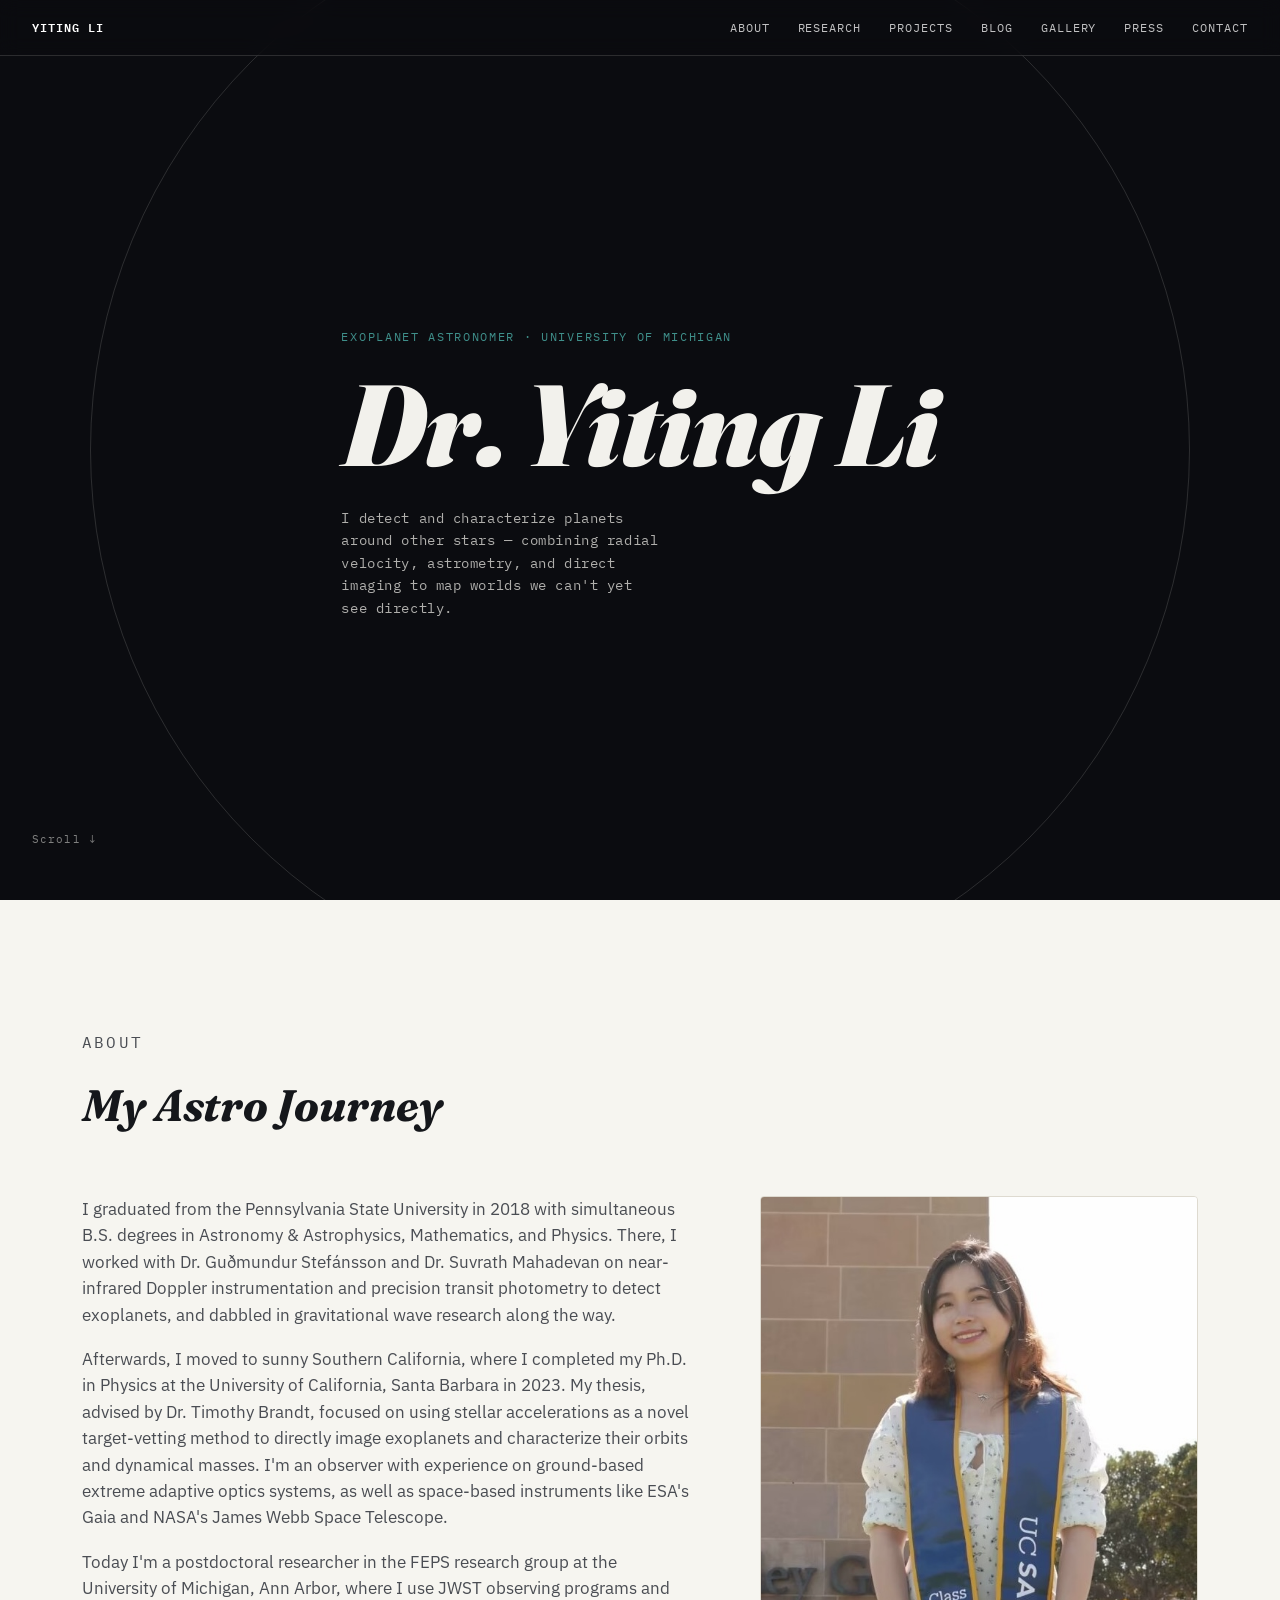
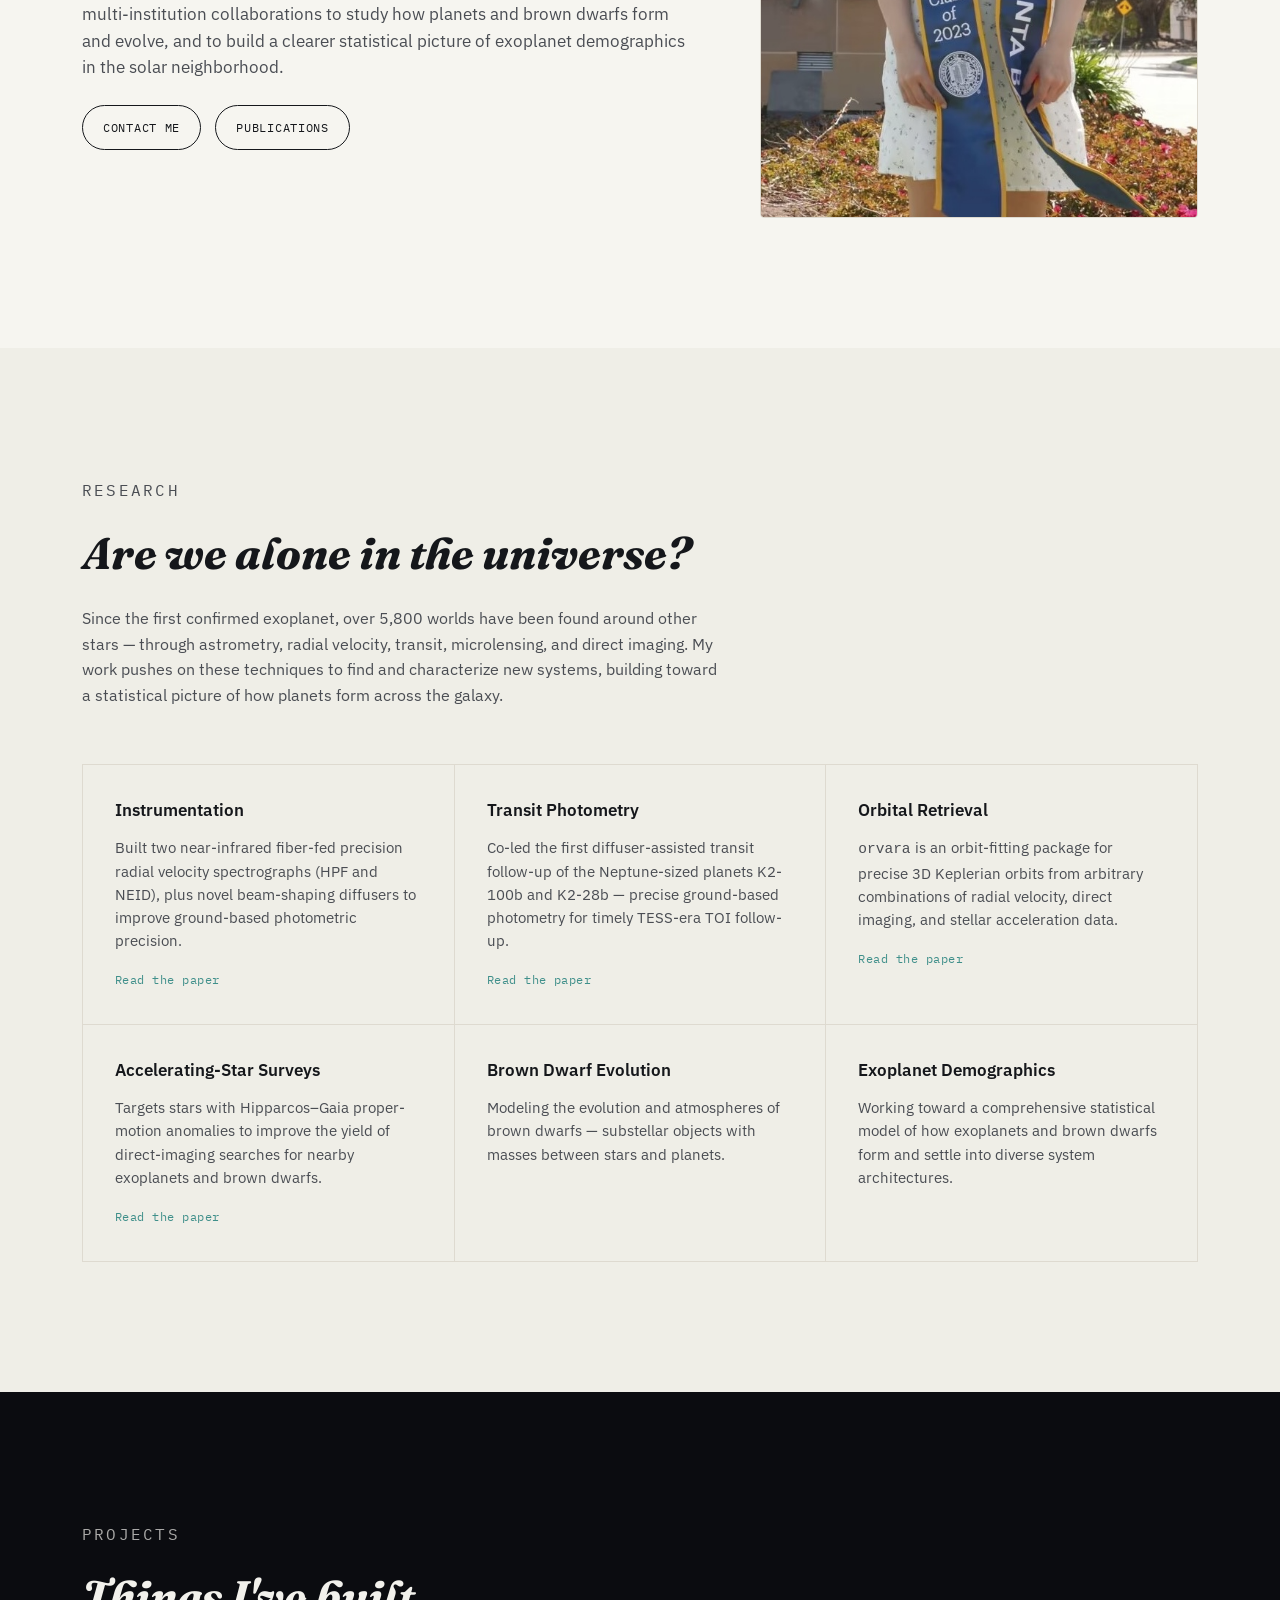
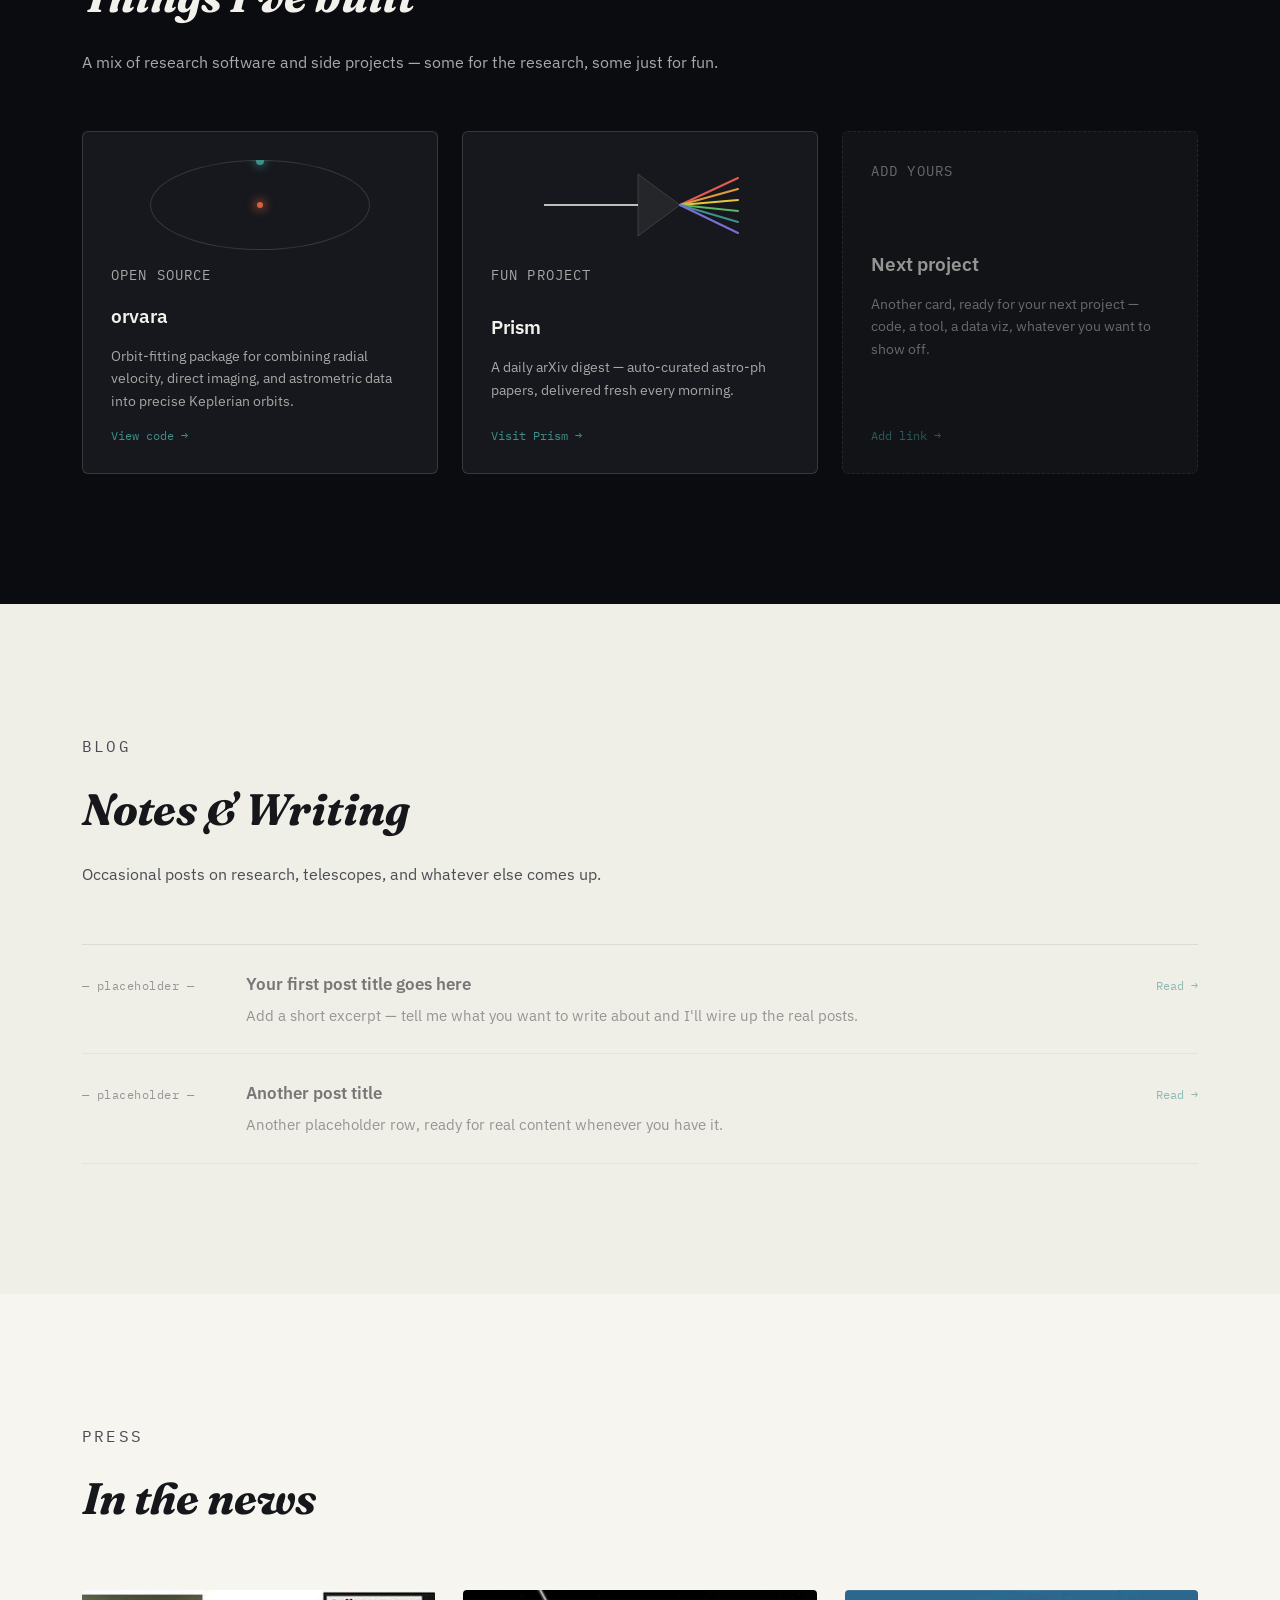
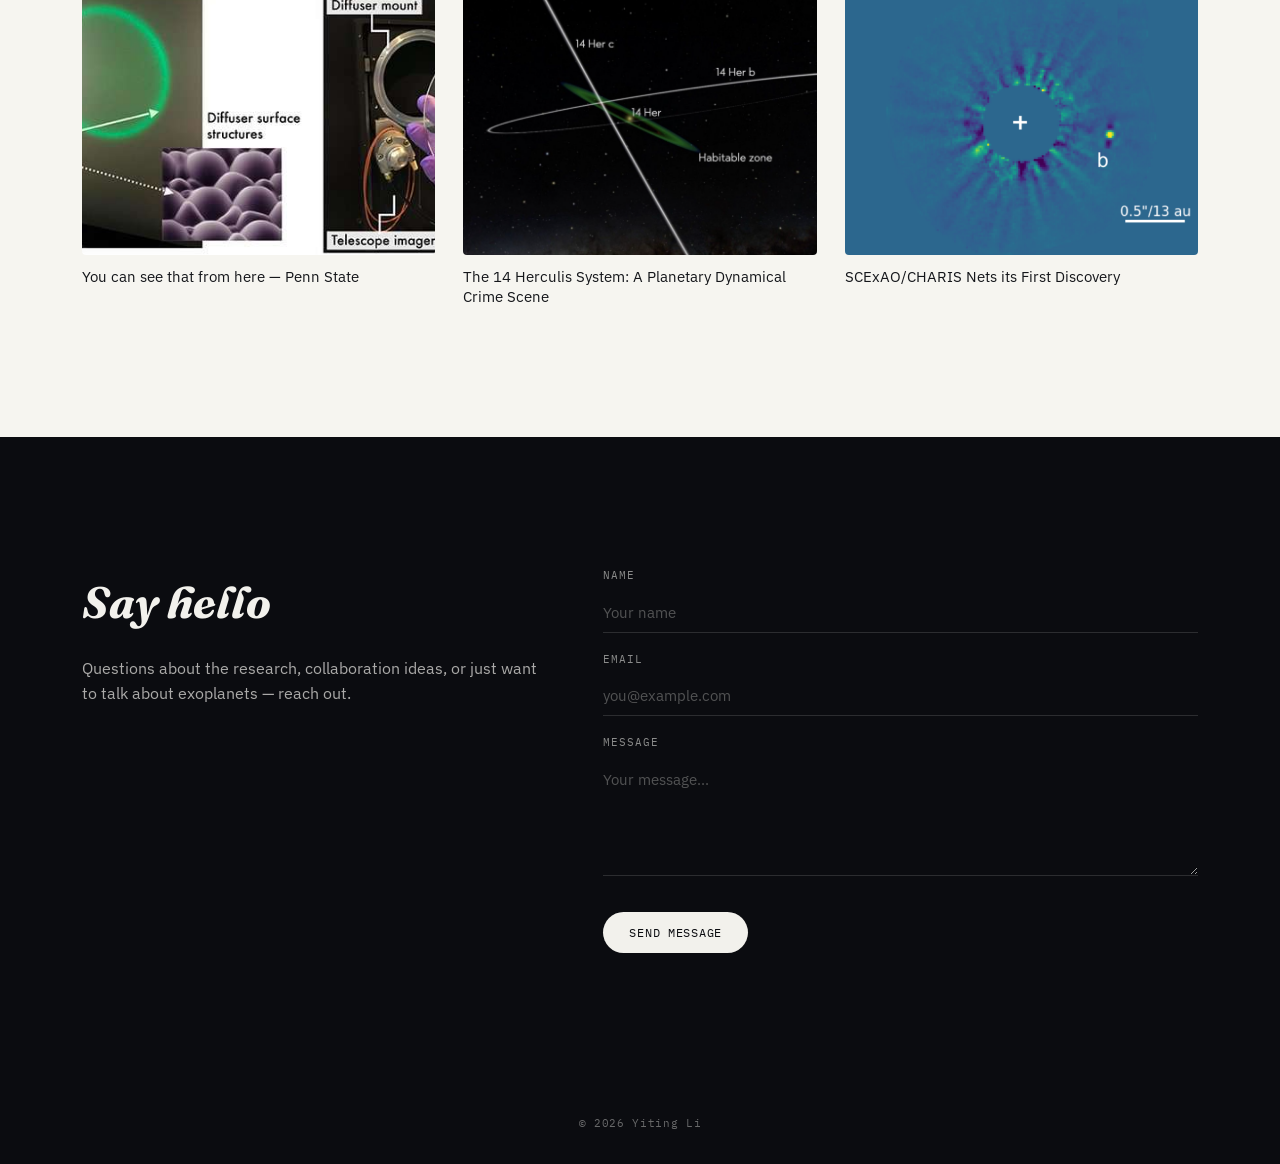
==== index.html @ 065c508d "Add photo gallery: Grad School and Houston albums New Gallery landing page linking to per-topic sub-" ====
<!DOCTYPE html>
<html lang="en">
<head>
  <meta charset="utf-8" />
  <meta name="viewport" content="width=device-width, initial-scale=1, shrink-to-fit=no" />
  <title>Dr. Yiting Li — Exoplanet Astronomer</title>
  <meta name="description" content="Yiting Li is an exoplanet astronomer studying planet detection, orbits, and atmospheres through radial velocity, astrometry, and direct imaging." />
  <link rel="preconnect" href="https://fonts.googleapis.com" />
  <link href="https://fonts.googleapis.com/css2?family=Fraunces:ital,wght@0,600;1,600;1,700;1,900&family=IBM+Plex+Sans:wght@400;500;600&family=IBM+Plex+Mono:wght@400;500&display=swap" rel="stylesheet" />
  <link rel="stylesheet" href="assets/css/redesign.css" />
  <link rel="icon" type="image/svg+xml" href="assets/images/favicon.svg" />
</head>
<body>

  <nav class="site-nav">
    <span class="wordmark">Yiting Li</span>
    <button class="nav-toggle" id="navToggle" aria-expanded="false" aria-controls="navLinks">Menu</button>
    <ul id="navLinks">
      <li><a href="#about">About</a></li>
      <li><a href="#research">Research</a></li>
      <li><a href="#projects">Projects</a></li>
      <li><a href="#blog">Blog</a></li>
      <li><a href="gallery.html">Gallery</a></li>
      <li><a href="#press">Press</a></li>
      <li><a href="#contact">Contact</a></li>
    </ul>
  </nav>

  <header class="hero">
    <div class="orbit">
      <div class="orbit-spin"><span class="dot"></span></div>
    </div>
    <div class="wrap">
      <p class="eyebrow">Exoplanet Astronomer · University of Michigan</p>
      <h1>Dr. Yiting Li</h1>
      <p class="subtitle">I detect and characterize planets around other stars — combining radial velocity, astrometry, and direct imaging to map worlds we can't yet see directly.</p>
    </div>
    <p class="scroll-cue">Scroll ↓</p>
  </header>

  <section class="section" id="about">
    <div class="wrap">
      <div class="section-head">
        <p class="eyebrow">About</p>
        <h2>My Astro Journey</h2>
      </div>
      <div class="about-grid">
        <div>
          <p>I graduated from the Pennsylvania State University in 2018 with simultaneous B.S. degrees in Astronomy & Astrophysics, Mathematics, and Physics. There, I worked with Dr. Guðmundur Stefánsson and Dr. Suvrath Mahadevan on near-infrared Doppler instrumentation and precision transit photometry to detect exoplanets, and dabbled in gravitational wave research along the way.</p>
          <p>Afterwards, I moved to sunny Southern California, where I completed my Ph.D. in Physics at the University of California, Santa Barbara in 2023. My thesis, advised by Dr. Timothy Brandt, focused on using stellar accelerations as a novel target-vetting method to directly image exoplanets and characterize their orbits and dynamical masses. I'm an observer with experience on ground-based extreme adaptive optics systems, as well as space-based instruments like ESA's Gaia and NASA's James Webb Space Telescope.</p>
          <p>Today I'm a postdoctoral researcher in the FEPS research group at the University of Michigan, Ann Arbor, where I use JWST observing programs and multi-institution collaborations to study how planets and brown dwarfs form and evolve, and to build a clearer statistical picture of exoplanet demographics in the solar neighborhood.</p>
          <div class="links-row">
            <a class="btn" href="#contact">Contact me</a>
            <a class="btn" href="https://scholar.google.com/citations?hl=en&user=vPN9iTsAAAAJ&view_op=list_works&sortby=pubdate">Publications</a>
          </div>
        </div>
        <div class="about-photo">
          <img src="assets/images/me.jpg" alt="Yiting Li" />
        </div>
      </div>
    </div>
  </section>

  <section class="section on-dim" id="research">
    <div class="wrap">
      <div class="section-head">
        <p class="eyebrow">Research</p>
        <h2>Are we alone in the universe?</h2>
        <p>Since the first confirmed exoplanet, over 5,800 worlds have been found around other stars — through astrometry, radial velocity, transit, microlensing, and direct imaging. My work pushes on these techniques to find and characterize new systems, building toward a statistical picture of how planets form across the galaxy.</p>
      </div>
      <div class="research-grid">
        <div class="research-card">
          <h3>Instrumentation</h3>
          <p>Built two near-infrared fiber-fed precision radial velocity spectrographs (HPF and NEID), plus novel beam-shaping diffusers to improve ground-based photometric precision.</p>
          <a href="https://iopscience.iop.org/article/10.3847/1538-4357/aa88aa/meta">Read the paper</a>
        </div>
        <div class="research-card">
          <h3>Transit Photometry</h3>
          <p>Co-led the first diffuser-assisted transit follow-up of the Neptune-sized planets K2-100b and K2-28b — precise ground-based photometry for timely TESS-era TOI follow-up.</p>
          <a href="https://iopscience.iop.org/article/10.3847/1538-3881/aae6ca/meta">Read the paper</a>
        </div>
        <div class="research-card">
          <h3>Orbital Retrieval</h3>
          <p><code>orvara</code> is an orbit-fitting package for precise 3D Keplerian orbits from arbitrary combinations of radial velocity, direct imaging, and stellar acceleration data.</p>
          <a href="https://iopscience.iop.org/article/10.3847/1538-3881/ac042e">Read the paper</a>
        </div>
        <div class="research-card">
          <h3>Accelerating-Star Surveys</h3>
          <p>Targets stars with Hipparcos–Gaia proper-motion anomalies to improve the yield of direct-imaging searches for nearby exoplanets and brown dwarfs.</p>
          <a href="https://ui.adsabs.harvard.edu/abs/2023MNRAS.522.5622L/abstract">Read the paper</a>
        </div>
        <div class="research-card">
          <h3>Brown Dwarf Evolution</h3>
          <p>Modeling the evolution and atmospheres of brown dwarfs — substellar objects with masses between stars and planets.</p>
        </div>
        <div class="research-card">
          <h3>Exoplanet Demographics</h3>
          <p>Working toward a comprehensive statistical model of how exoplanets and brown dwarfs form and settle into diverse system architectures.</p>
        </div>
      </div>
    </div>
  </section>

  <section class="section on-void" id="projects">
    <div class="wrap">
      <div class="section-head">
        <p class="eyebrow">Projects</p>
        <h2>Things I've built</h2>
        <p>A mix of research software and side projects — some for the research, some just for fun.</p>
      </div>
      <div class="projects-grid">
        <div class="project-card">
          <div class="card-orbit">
            <span class="star"></span>
            <div class="ellipse">
              <div class="ellipse-spin"><span class="body"></span></div>
            </div>
          </div>
          <p class="project-tag">Open Source</p>
          <h3>orvara</h3>
          <p>Orbit-fitting package for combining radial velocity, direct imaging, and astrometric data into precise Keplerian orbits.</p>
          <a class="link" href="https://github.com/t-brandt/orvara">View code</a>
        </div>
        <div class="project-card">
          <div class="card-prism">
            <svg viewBox="0 0 220 90" preserveAspectRatio="xMidYMid meet">
              <line class="beam-in" x1="14" y1="45" x2="108" y2="45" />
              <polygon class="glass" points="108,14 108,76 150,45" />
              <line class="ray" x1="150" y1="45" x2="208" y2="18" stroke="#e35b4f" />
              <line class="ray" x1="150" y1="45" x2="208" y2="29" stroke="#e39a3f" />
              <line class="ray" x1="150" y1="45" x2="208" y2="40" stroke="#e0c93f" />
              <line class="ray" x1="150" y1="45" x2="208" y2="51" stroke="#5fb567" />
              <line class="ray" x1="150" y1="45" x2="208" y2="62" stroke="#3f8f8a" />
              <line class="ray" x1="150" y1="45" x2="208" y2="73" stroke="#7a6fd6" />
            </svg>
          </div>
          <p class="project-tag">Fun Project</p>
          <h3>Prism</h3>
          <p>A daily arXiv digest — auto-curated astro-ph papers, delivered fresh every morning.</p>
          <a class="link" href="https://prism-red-zeta.vercel.app/">Visit Prism</a>
        </div>
        <div class="project-card placeholder-card">
          <p class="project-tag">Add Yours</p>
          <h3>Next project</h3>
          <p>Another card, ready for your next project — code, a tool, a data viz, whatever you want to show off.</p>
          <a class="link" href="#">Add link</a>
        </div>
      </div>
    </div>
  </section>

  <section class="section on-dim" id="blog">
    <div class="wrap">
      <div class="section-head">
        <p class="eyebrow">Blog</p>
        <h2>Notes &amp; Writing</h2>
        <p>Occasional posts on research, telescopes, and whatever else comes up.</p>
      </div>
      <div class="post-list">
        <a class="post-row placeholder-row" href="#">
          <span class="post-date">— placeholder —</span>
          <span>
            <h3>Your first post title goes here</h3>
            <p>Add a short excerpt — tell me what you want to write about and I'll wire up the real posts.</p>
          </span>
          <span class="read">Read</span>
        </a>
        <a class="post-row placeholder-row" href="#">
          <span class="post-date">— placeholder —</span>
          <span>
            <h3>Another post title</h3>
            <p>Another placeholder row, ready for real content whenever you have it.</p>
          </span>
          <span class="read">Read</span>
        </a>
      </div>
    </div>
  </section>

  <section class="section" id="press">
    <div class="wrap">
      <div class="section-head">
        <p class="eyebrow">Press</p>
        <h2>In the news</h2>
      </div>
      <div class="press-grid">
        <a class="press-card" href="https://www.psu.edu/news/research/story/you-can-see-here/">
          <figure><img src="assets/images/1-telescopeatt.jpg" alt="" /></figure>
          <figcaption>You can see that from here — Penn State</figcaption>
        </a>
        <a class="press-card" href="https://bdnyc.org/blog/2022/01/20/the-14-herculis-system-a-planetary-dynamical-crime-scene/">
          <figure><img src="assets/images/14her.jpg" alt="" /></figure>
          <figcaption>The 14 Herculis System: A Planetary Dynamical Crime Scene</figcaption>
        </a>
        <a class="press-card" href="https://subarutelescope.org/en/results/2020/12/10/2918.html">
          <figure><img src="assets/images/subaru.jpg" alt="" /></figure>
          <figcaption>SCExAO/CHARIS Nets its First Discovery</figcaption>
        </a>
      </div>
    </div>
  </section>

  <section class="section on-void" id="contact">
    <div class="wrap contact-wrap">
      <div>
        <h2>Say hello</h2>
        <p>Questions about the research, collaboration ideas, or just want to talk about exoplanets — reach out.</p>
      </div>
      <form id="contact-form">
        <div class="field">
          <label for="name">Name</label>
          <input id="name" name="name" type="text" placeholder="Your name" required />
        </div>
        <div class="field">
          <label for="email">Email</label>
          <input id="email" name="email" type="email" placeholder="you@example.com" required />
        </div>
        <div class="field">
          <label for="message">Message</label>
          <textarea id="message" name="message" rows="5" placeholder="Your message..." required></textarea>
        </div>
        <div class="submit-row">
          <button type="submit">Send message</button>
        </div>
      </form>
    </div>
  </section>

  <footer class="site-footer">© 2026 Yiting Li</footer>

  <script>
    var toggle = document.getElementById('navToggle');
    var links = document.getElementById('navLinks');
    toggle.addEventListener('click', function () {
      var open = links.classList.toggle('open');
      toggle.setAttribute('aria-expanded', open);
    });
    links.querySelectorAll('a').forEach(function (a) {
      a.addEventListener('click', function () { links.classList.remove('open'); });
    });
  </script>
</body>
</html>
---- assets/css/redesign.css ----
/* ============================================================
   Yiting Li — personal site redesign
   Palette: void #0b0c10, paper #f6f5f0, ink #15171b,
            redshift #d9603f (accent/warm), blueshift #3f8f8a (accent/cool)
   Type: Fraunces (display italic), IBM Plex Sans (body), IBM Plex Mono (labels)
   Signature motif: a thin Keplerian orbit arc, recurring as hero backdrop
   and section-divider mark — a visual nod to orbit-fitting, her research.
   ============================================================ */

:root {
  --void: #0b0c10;
  --paper: #f6f5f0;
  --paper-dim: #efeee7;
  --ink: #15171b;
  --ink-soft: #4a4d53;
  --bone: #f2f1ec;
  --redshift: #d9603f;
  --blueshift: #3f8f8a;
  --line: #dedad0;
  --line-dark: rgba(246, 245, 240, 0.14);

  --display: "Fraunces", Georgia, serif;
  --body: "IBM Plex Sans", -apple-system, BlinkMacSystemFont, sans-serif;
  --mono: "IBM Plex Mono", ui-monospace, SFMono-Regular, monospace;

  --max: 1180px;
}

* { box-sizing: border-box; }
html { scroll-behavior: smooth; }
@media (prefers-reduced-motion: reduce) {
  html { scroll-behavior: auto; }
  * { animation-duration: 0.001ms !important; animation-iteration-count: 1 !important; transition-duration: 0.001ms !important; }
}

body {
  margin: 0;
  font-family: var(--body);
  color: var(--ink);
  background: var(--paper);
  font-size: 16px;
  line-height: 1.6;
  -webkit-font-smoothing: antialiased;
}

a { color: inherit; }
img { max-width: 100%; display: block; }

.wrap { max-width: var(--max); margin: 0 auto; padding: 0 32px; }

/* ---------- focus ---------- */
a:focus-visible, button:focus-visible, input:focus-visible, textarea:focus-visible {
  outline: 2px solid var(--blueshift);
  outline-offset: 3px;
}

/* ---------- nav ---------- */
.site-nav {
  position: fixed;
  top: 0; left: 0; right: 0;
  z-index: 100;
  display: flex;
  align-items: center;
  justify-content: space-between;
  padding: 18px 32px;
  font-family: var(--mono);
  font-size: 12px;
  letter-spacing: 0.08em;
  text-transform: uppercase;
  color: #fff;
  background: rgba(11, 12, 16, 0.55);
  backdrop-filter: blur(10px);
  -webkit-backdrop-filter: blur(10px);
  border-bottom: 1px solid var(--line-dark);
}
.site-nav .wordmark { font-weight: 600; }
.site-nav ul { list-style: none; display: flex; gap: 28px; margin: 0; padding: 0; }
.site-nav a { text-decoration: none; opacity: 0.75; transition: opacity 0.2s; }
.site-nav a:hover { opacity: 1; }
.nav-toggle { display: none; background: none; border: none; color: #fff; font-family: var(--mono); font-size: 12px; cursor: pointer; }

@media (max-width: 720px) {
  .site-nav ul { position: fixed; inset: 0; background: var(--void); flex-direction: column; justify-content: center; align-items: center; gap: 32px; font-size: 18px; transform: translateY(-100%); transition: transform 0.35s ease; }
  .site-nav ul.open { transform: translateY(0); }
  .nav-toggle { display: block; z-index: 101; }
}

/* ---------- hero ---------- */
.hero {
  position: relative;
  min-height: 100vh;
  background: var(--void);
  color: var(--bone);
  display: flex;
  align-items: center;
  overflow: hidden;
}
.hero .wrap { position: relative; z-index: 2; padding-top: 60px; }
.hero .orbit {
  position: absolute;
  top: 50%; left: 50%;
  width: 1100px; height: 1100px;
  transform: translate(-50%, -50%);
  border-radius: 50%;
  border: 1px solid var(--line-dark);
  z-index: 1;
}
.hero .orbit-spin {
  position: absolute;
  inset: 0;
  animation: orbit-spin 24s linear infinite;
}
.hero .orbit-spin .dot {
  position: absolute;
  top: -4px; left: 50%;
  margin-left: -4px;
  width: 8px; height: 8px;
  border-radius: 50%;
  background: var(--redshift);
  box-shadow: 0 0 12px 2px rgba(217, 96, 63, 0.6);
}
@keyframes orbit-spin { from { transform: rotate(0deg); } to { transform: rotate(360deg); } }

.eyebrow {
  font-family: var(--mono);
  font-size: 12px;
  letter-spacing: 0.14em;
  text-transform: uppercase;
  color: var(--blueshift);
  margin: 0 0 22px;
}
.hero h1 {
  font-family: var(--display);
  font-style: italic;
  font-weight: 900;
  font-size: clamp(48px, 9vw, 118px);
  line-height: 0.98;
  margin: 0;
  letter-spacing: -0.01em;
}
.hero .subtitle {
  margin-top: 26px;
  font-family: var(--mono);
  font-size: 14px;
  letter-spacing: 0.04em;
  color: rgba(246, 245, 240, 0.7);
  max-width: 40ch;
}
.scroll-cue {
  position: absolute;
  bottom: 40px; left: 32px;
  font-family: var(--mono);
  font-size: 11px;
  letter-spacing: 0.1em;
  color: rgba(246, 245, 240, 0.5);
  z-index: 2;
}

/* ---------- section scaffolding ---------- */
.section { padding: 130px 0; }
.section.on-void { background: var(--void); color: var(--bone); }
.section.on-dim { background: var(--paper-dim); }

.section-head { margin-bottom: 56px; max-width: 640px; }
.section-head .eyebrow { margin-bottom: 14px; }
.section-head h2 {
  font-family: var(--display);
  font-style: italic;
  font-weight: 700;
  font-size: clamp(30px, 4vw, 44px);
  margin: 0 0 18px;
}
.section-head p { color: var(--ink-soft); margin: 0; font-size: 16px; }
.on-void .section-head p { color: rgba(246, 245, 240, 0.68); }

/* ---------- about ---------- */
.about-grid {
  display: grid;
  grid-template-columns: 1.4fr 1fr;
  gap: 64px;
  align-items: start;
}
.about-grid p { margin: 0 0 18px; color: var(--ink-soft); font-size: 16.5px; }
.about-photo {
  border-radius: 4px;
  overflow: hidden;
  border: 1px solid var(--line);
}
.about-photo img { filter: grayscale(15%); }
.links-row { display: flex; gap: 14px; margin-top: 24px; flex-wrap: wrap; }
.btn {
  display: inline-block;
  font-family: var(--mono);
  font-size: 12px;
  letter-spacing: 0.06em;
  text-transform: uppercase;
  text-decoration: none;
  padding: 12px 20px;
  border: 1px solid var(--ink);
  border-radius: 100px;
  transition: background 0.2s, color 0.2s;
}
.btn:hover { background: var(--ink); color: var(--paper); }
.on-void .btn { border-color: var(--bone); }
.on-void .btn:hover { background: var(--bone); color: var(--void); }

@media (max-width: 860px) {
  .about-grid { grid-template-columns: 1fr; }
  .about-photo { max-width: 320px; }
}

/* ---------- research grid ---------- */
.research-grid {
  display: grid;
  grid-template-columns: repeat(3, 1fr);
  gap: 1px;
  background: var(--line);
  border: 1px solid var(--line);
}
.research-card {
  background: var(--paper-dim);
  padding: 32px;
}
.research-card h3 { font-family: var(--body); font-weight: 600; font-size: 17px; margin: 0 0 12px; }
.research-card p { font-size: 14.5px; color: var(--ink-soft); margin: 0 0 14px; }
.research-card a { font-family: var(--mono); font-size: 12px; letter-spacing: 0.04em; color: var(--blueshift); text-decoration: none; border-bottom: 1px solid transparent; }
.research-card a:hover { border-color: var(--blueshift); }

@media (max-width: 900px) {
  .research-grid { grid-template-columns: 1fr; }
}

/* ---------- projects ---------- */
.projects-grid {
  display: grid;
  grid-template-columns: repeat(3, 1fr);
  gap: 24px;
}
.project-card {
  background: #16181d;
  border: 1px solid var(--line-dark);
  border-radius: 6px;
  padding: 28px;
  display: flex;
  flex-direction: column;
  gap: 14px;
  transition: transform 0.25s ease, border-color 0.25s ease;
}
.project-card:hover { transform: translateY(-4px); border-color: var(--redshift); }
.project-tag {
  font-family: var(--mono);
  font-size: 11px;
  letter-spacing: 0.08em;
  text-transform: uppercase;
  color: var(--redshift);
}
.project-card h3 { font-family: var(--body); font-size: 19px; font-weight: 600; margin: 0; color: var(--bone); }
.project-card p { font-size: 14px; color: rgba(246, 245, 240, 0.65); margin: 0; flex-grow: 1; }
.project-card .link { font-family: var(--mono); font-size: 12px; color: var(--blueshift); text-decoration: none; }
.project-card .link::after { content: " →"; }
.project-card.placeholder-card { border-style: dashed; opacity: 0.6; }

/* mini orbit animation, used inside project cards (e.g. orvara) */
.card-orbit {
  position: relative;
  height: 90px;
  display: flex;
  align-items: center;
  justify-content: center;
  overflow: hidden;
}
.card-orbit .ellipse {
  position: relative;
  width: 220px; height: 90px;
  border: 1px solid var(--line-dark);
  border-radius: 50%;
}
.card-orbit .ellipse-spin {
  position: absolute;
  inset: 0;
  animation: orbit-spin 9s linear infinite;
}
.card-orbit .ellipse-spin .body {
  position: absolute;
  top: -4px; left: 50%;
  margin-left: -4px;
  width: 8px; height: 8px;
  border-radius: 50%;
  background: var(--blueshift);
  box-shadow: 0 0 10px 2px rgba(63, 143, 138, 0.55);
}
.card-orbit .star {
  position: absolute;
  top: 50%; left: 50%;
  width: 6px; height: 6px;
  margin: -3px 0 0 -3px;
  border-radius: 50%;
  background: var(--redshift);
  box-shadow: 0 0 10px 3px rgba(217, 96, 63, 0.5);
}

@media (max-width: 900px) {
  .projects-grid { grid-template-columns: 1fr; }
}

/* mini prism-refraction animation, used inside the Prism project card */
.card-prism {
  position: relative;
  height: 90px;
  display: flex;
  align-items: center;
  justify-content: center;
}
.card-prism svg { display: block; width: 100%; height: 100%; overflow: visible; }
.card-prism .beam-in { stroke: rgba(246, 245, 240, 0.75); stroke-width: 2; }
.card-prism .glass { fill: rgba(246, 245, 240, 0.06); stroke: var(--line-dark); stroke-width: 1; }
.card-prism .ray {
  stroke-width: 2;
  stroke-linecap: round;
  animation: ray-shimmer 3.2s ease-in-out infinite;
}
.card-prism .ray:nth-child(1) { animation-delay: 0s; }
.card-prism .ray:nth-child(2) { animation-delay: 0.15s; }
.card-prism .ray:nth-child(3) { animation-delay: 0.3s; }
.card-prism .ray:nth-child(4) { animation-delay: 0.45s; }
.card-prism .ray:nth-child(5) { animation-delay: 0.6s; }
.card-prism .ray:nth-child(6) { animation-delay: 0.75s; }
@keyframes ray-shimmer {
  0%, 100% { opacity: 0.55; }
  50% { opacity: 1; }
}

/* ---------- blog ---------- */
.post-list { border-top: 1px solid var(--line); }
.post-row {
  display: grid;
  grid-template-columns: 140px 1fr auto;
  gap: 24px;
  align-items: baseline;
  padding: 26px 0;
  border-bottom: 1px solid var(--line);
  text-decoration: none;
  color: var(--ink);
}
.post-date { font-family: var(--mono); font-size: 12px; letter-spacing: 0.04em; color: var(--ink-soft); }
.post-row h3 { font-family: var(--body); font-weight: 600; font-size: 17px; margin: 0 0 6px; }
.post-row p { font-size: 14.5px; color: var(--ink-soft); margin: 0; }
.post-row .read { font-family: var(--mono); font-size: 12px; color: var(--blueshift); white-space: nowrap; }
.post-row .read::after { content: " →"; }
.post-row.placeholder-row { opacity: 0.55; }

@media (max-width: 720px) {
  .post-row { grid-template-columns: 1fr; gap: 8px; }
  .post-row .read { justify-self: start; }
}

/* ---------- press ---------- */
.press-grid {
  display: grid;
  grid-template-columns: repeat(3, 1fr);
  gap: 28px;
}
.press-card { display: block; text-decoration: none; color: var(--ink); }
.press-card figure { margin: 0; border-radius: 4px; overflow: hidden; aspect-ratio: 4/3; background: var(--paper-dim); }
.press-card img { width: 100%; height: 100%; object-fit: cover; transition: transform 0.4s ease; }
.press-card:hover img { transform: scale(1.05); }
.press-card figcaption { margin-top: 12px; font-size: 14.5px; line-height: 1.4; }

@media (max-width: 900px) {
  .press-grid { grid-template-columns: 1fr; }
}

/* ---------- gallery ---------- */
.page-header {
  padding: 160px 0 60px;
  background: var(--void);
  color: var(--bone);
}
.page-header .eyebrow { margin-bottom: 18px; }
.page-header h1 {
  font-family: var(--display);
  font-style: italic;
  font-weight: 900;
  font-size: clamp(36px, 6vw, 64px);
  margin: 0 0 16px;
}
.page-header p { max-width: 56ch; color: rgba(246, 245, 240, 0.68); font-size: 16px; margin: 0; }
.back-link {
  display: inline-block;
  font-family: var(--mono);
  font-size: 12px;
  letter-spacing: 0.06em;
  text-transform: uppercase;
  color: rgba(246, 245, 240, 0.6);
  text-decoration: none;
  margin-bottom: 22px;
}
.back-link:hover { color: var(--bone); }

.gallery-covers {
  display: grid;
  grid-template-columns: repeat(auto-fit, minmax(280px, 1fr));
  gap: 32px;
}
.gallery-cover-card {
  display: block;
  text-decoration: none;
  color: var(--ink);
  border: 1px solid var(--line);
  border-radius: 8px;
  overflow: hidden;
  transition: transform 0.25s ease, box-shadow 0.25s ease;
}
.gallery-cover-card:hover { transform: translateY(-4px); box-shadow: 0 18px 40px -20px rgba(11, 12, 16, 0.35); }
.cover-photo {
  aspect-ratio: 4/3;
  background: repeating-linear-gradient(45deg, var(--paper-dim), var(--paper-dim) 10px, var(--paper) 10px, var(--paper) 20px);
  display: flex;
  align-items: center;
  justify-content: center;
  border-bottom: 1px solid var(--line);
}
.cover-photo img { width: 100%; height: 100%; object-fit: cover; }
.cover-photo .cover-label {
  font-family: var(--mono);
  font-size: 11px;
  letter-spacing: 0.06em;
  text-transform: uppercase;
  color: var(--ink-soft);
}
.gallery-cover-card .cover-body { padding: 22px 24px; }
.gallery-cover-card h3 { font-family: var(--display); font-style: italic; font-weight: 700; font-size: 24px; margin: 0 0 8px; }
.gallery-cover-card p { font-size: 14.5px; color: var(--ink-soft); margin: 0; }

@media (max-width: 720px) {
  .gallery-covers { grid-template-columns: 1fr; }
}

.gallery-intro {
  max-width: 65ch;
  font-size: 16.5px;
  color: var(--ink-soft);
  margin: 0 0 56px;
}

.timeline { display: flex; flex-direction: column; }
.timeline-item {
  display: grid;
  grid-template-columns: 180px 1fr;
  gap: 28px;
  padding: 32px 0 32px 28px;
  border-left: 1px solid var(--line);
  position: relative;
}
.timeline-item:first-child { padding-top: 0; }
.timeline-item:last-child { padding-bottom: 0; border-left-color: transparent; }
.timeline-item::before {
  content: "";
  position: absolute;
  left: -6px; top: 36px;
  width: 11px; height: 11px;
  border-radius: 50%;
  background: var(--redshift);
  border: 2px solid var(--paper);
}
.timeline-item:first-child::before { top: 4px; }
.timeline-photo {
  aspect-ratio: 4/3;
  border-radius: 6px;
  overflow: hidden;
  border: 1px dashed var(--line);
  background: repeating-linear-gradient(45deg, var(--paper-dim), var(--paper-dim) 10px, var(--paper) 10px, var(--paper) 20px);
  display: flex;
  align-items: center;
  justify-content: center;
}
.timeline-photo img { width: 100%; height: 100%; object-fit: cover; }
.timeline-photo .add-label {
  font-family: var(--mono);
  font-size: 10px;
  letter-spacing: 0.05em;
  text-transform: uppercase;
  color: var(--ink-soft);
  text-align: center;
  padding: 0 8px;
}
.timeline-year {
  font-family: var(--mono);
  font-size: 12px;
  letter-spacing: 0.06em;
  text-transform: uppercase;
  color: var(--blueshift);
  margin: 0 0 8px;
}
.timeline-item h3 { font-family: var(--body); font-weight: 600; font-size: 18px; margin: 0 0 8px; }
.timeline-item .caption { font-size: 14.5px; color: var(--ink-soft); margin: 0; }

@media (max-width: 640px) {
  .timeline-item { grid-template-columns: 1fr; padding-left: 20px; }
  .timeline-photo { max-width: 220px; }
}

.photo-grid {
  display: grid;
  grid-template-columns: repeat(3, 1fr);
  gap: 18px;
}
.photo-tile {
  aspect-ratio: 4/3;
  border-radius: 6px;
  overflow: hidden;
  border: 1px dashed var(--line);
  background: repeating-linear-gradient(45deg, var(--paper-dim), var(--paper-dim) 10px, var(--paper) 10px, var(--paper) 20px);
  display: flex;
  align-items: center;
  justify-content: center;
}
.photo-tile img { width: 100%; height: 100%; object-fit: cover; }
.photo-tile { position: relative; }
.photo-num {
  position: absolute;
  top: 8px; left: 8px;
  font-family: var(--mono);
  font-size: 12px;
  font-weight: 600;
  color: #fff;
  background: rgba(11, 12, 16, 0.65);
  padding: 3px 7px;
  border-radius: 4px;
  z-index: 2;
}
.photo-tile .add-label {
  font-family: var(--mono);
  font-size: 11px;
  letter-spacing: 0.06em;
  text-transform: uppercase;
  color: var(--ink-soft);
}
.photo-tile.tall { grid-row: span 2; aspect-ratio: auto; }

@media (max-width: 860px) {
  .photo-grid { grid-template-columns: repeat(2, 1fr); }
}
@media (max-width: 520px) {
  .photo-grid { grid-template-columns: 1fr; }
}

/* ---------- contact ---------- */
.contact-wrap { display: grid; grid-template-columns: 1fr 1.3fr; gap: 64px; }
.contact-wrap h2 { font-family: var(--display); font-style: italic; font-size: clamp(30px, 4vw, 44px); margin: 0 0 18px; }
.contact-wrap p { color: rgba(246, 245, 240, 0.68); }
.field { margin-bottom: 18px; }
.field label { display: block; font-family: var(--mono); font-size: 11px; letter-spacing: 0.08em; text-transform: uppercase; color: rgba(246, 245, 240, 0.55); margin-bottom: 8px; }
.field input, .field textarea {
  width: 100%;
  background: transparent;
  border: none;
  border-bottom: 1px solid var(--line-dark);
  color: var(--bone);
  font-family: var(--body);
  font-size: 15px;
  padding: 10px 0;
}
.field input::placeholder, .field textarea::placeholder { color: rgba(246, 245, 240, 0.3); }
.field textarea { resize: vertical; }
.submit-row { margin-top: 28px; }
.submit-row button {
  font-family: var(--mono);
  font-size: 12px;
  letter-spacing: 0.06em;
  text-transform: uppercase;
  background: var(--bone);
  color: var(--void);
  border: none;
  border-radius: 100px;
  padding: 13px 26px;
  cursor: pointer;
}

@media (max-width: 860px) {
  .contact-wrap { grid-template-columns: 1fr; }
}

/* ---------- footer ---------- */
.site-footer {
  padding: 32px;
  text-align: center;
  font-family: var(--mono);
  font-size: 11px;
  letter-spacing: 0.06em;
  color: rgba(246, 245, 240, 0.4);
  background: var(--void);
}
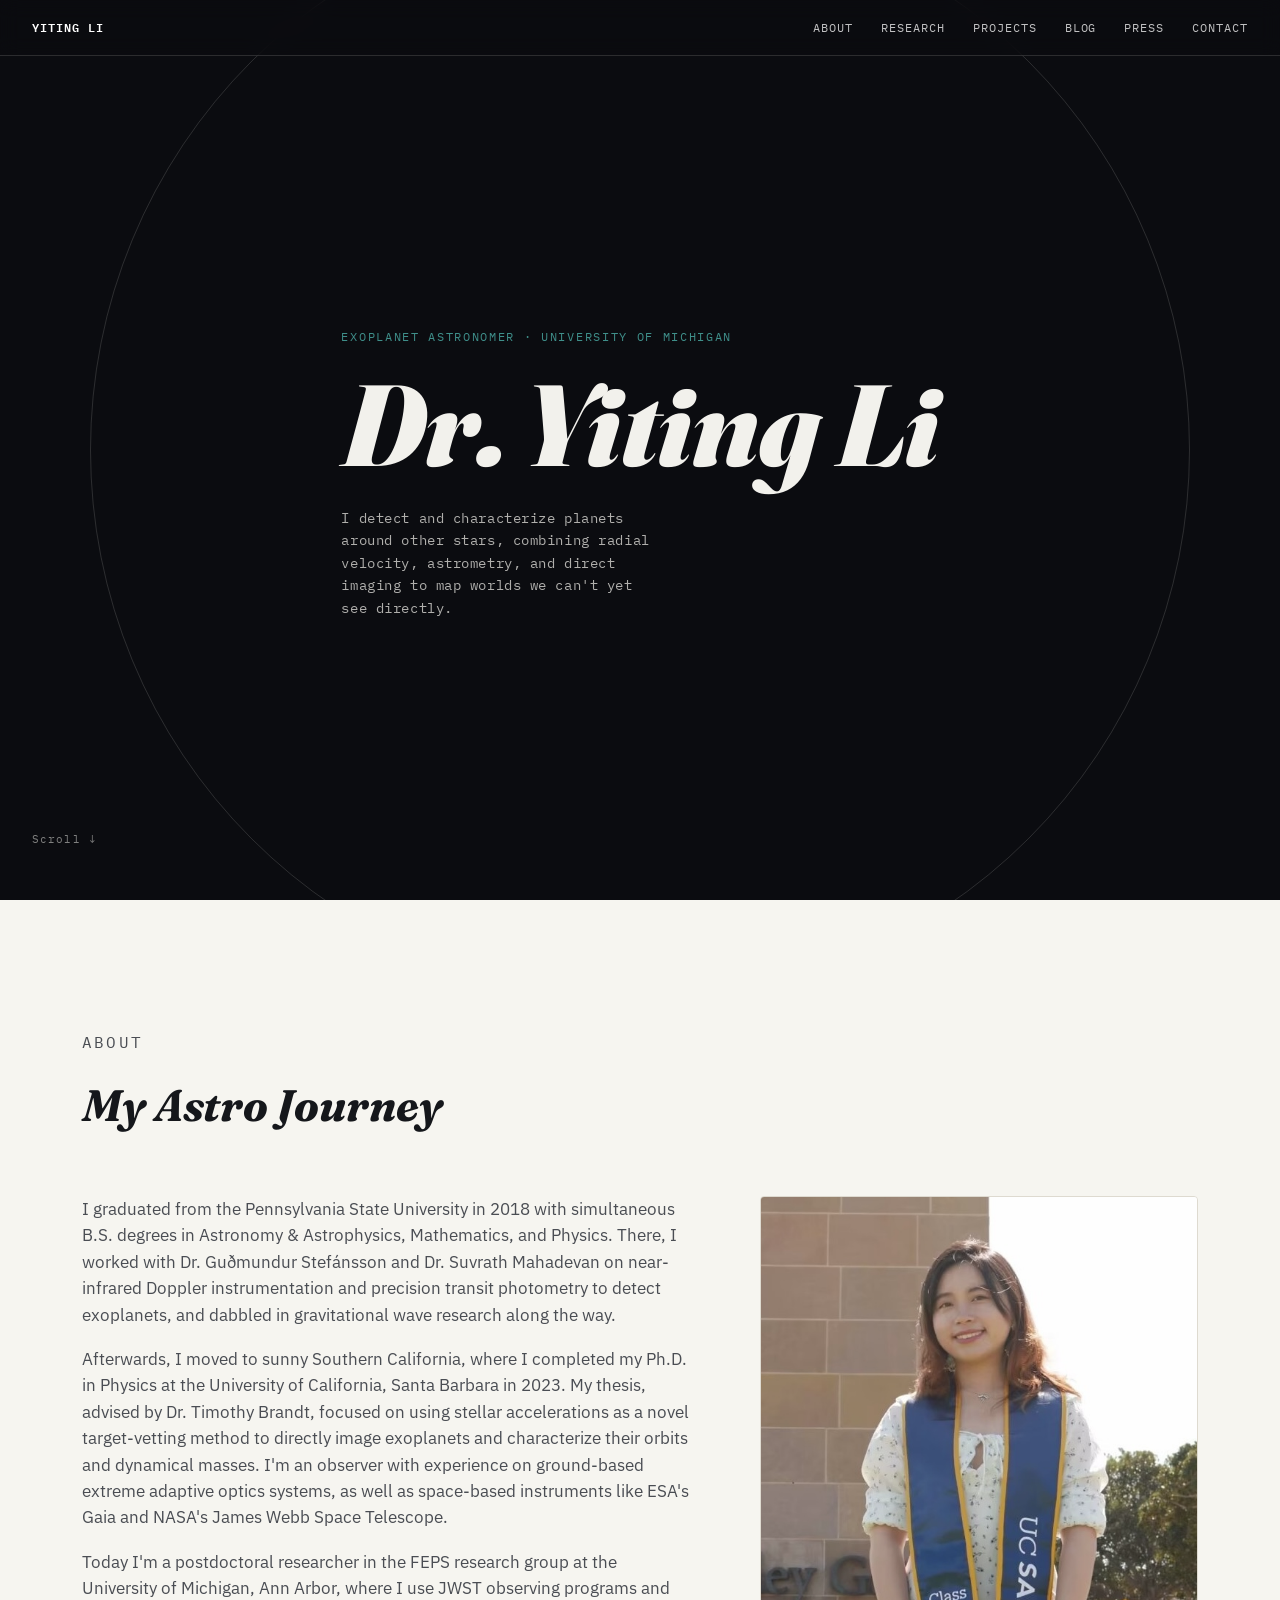
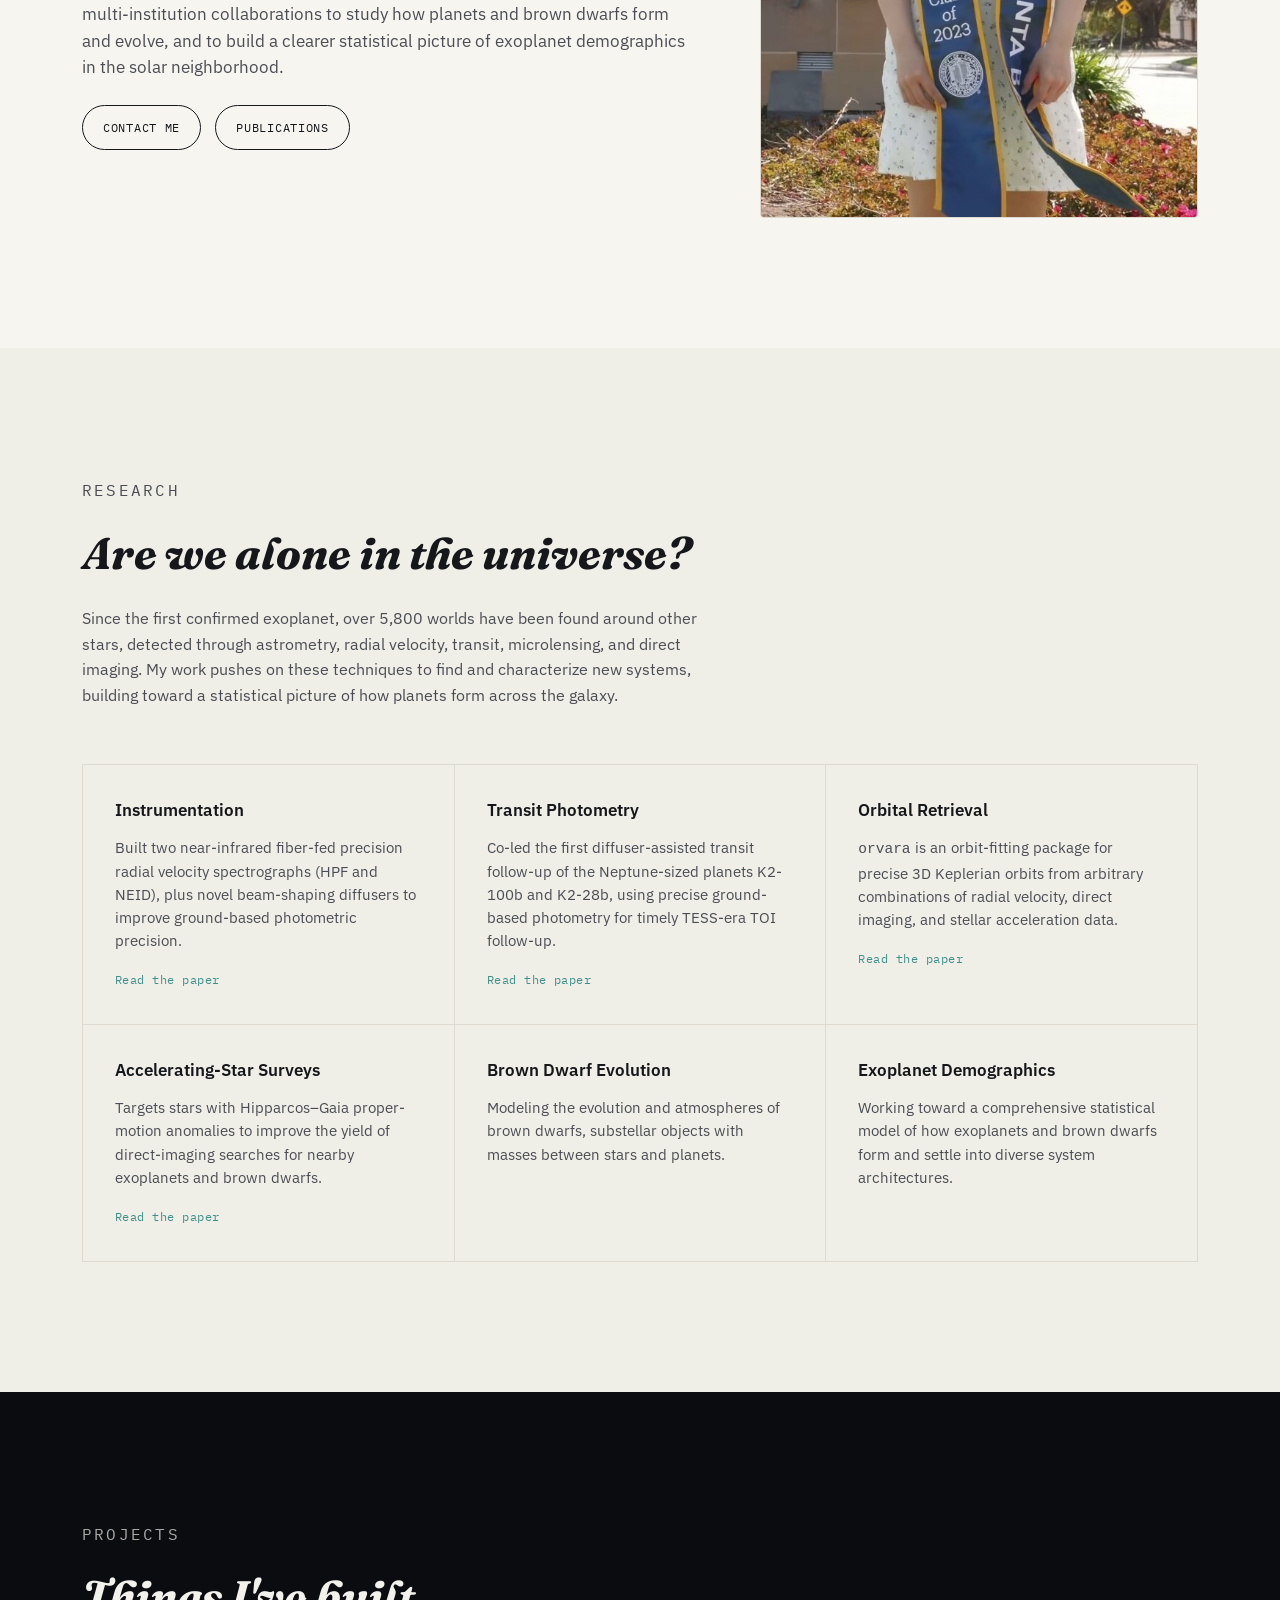
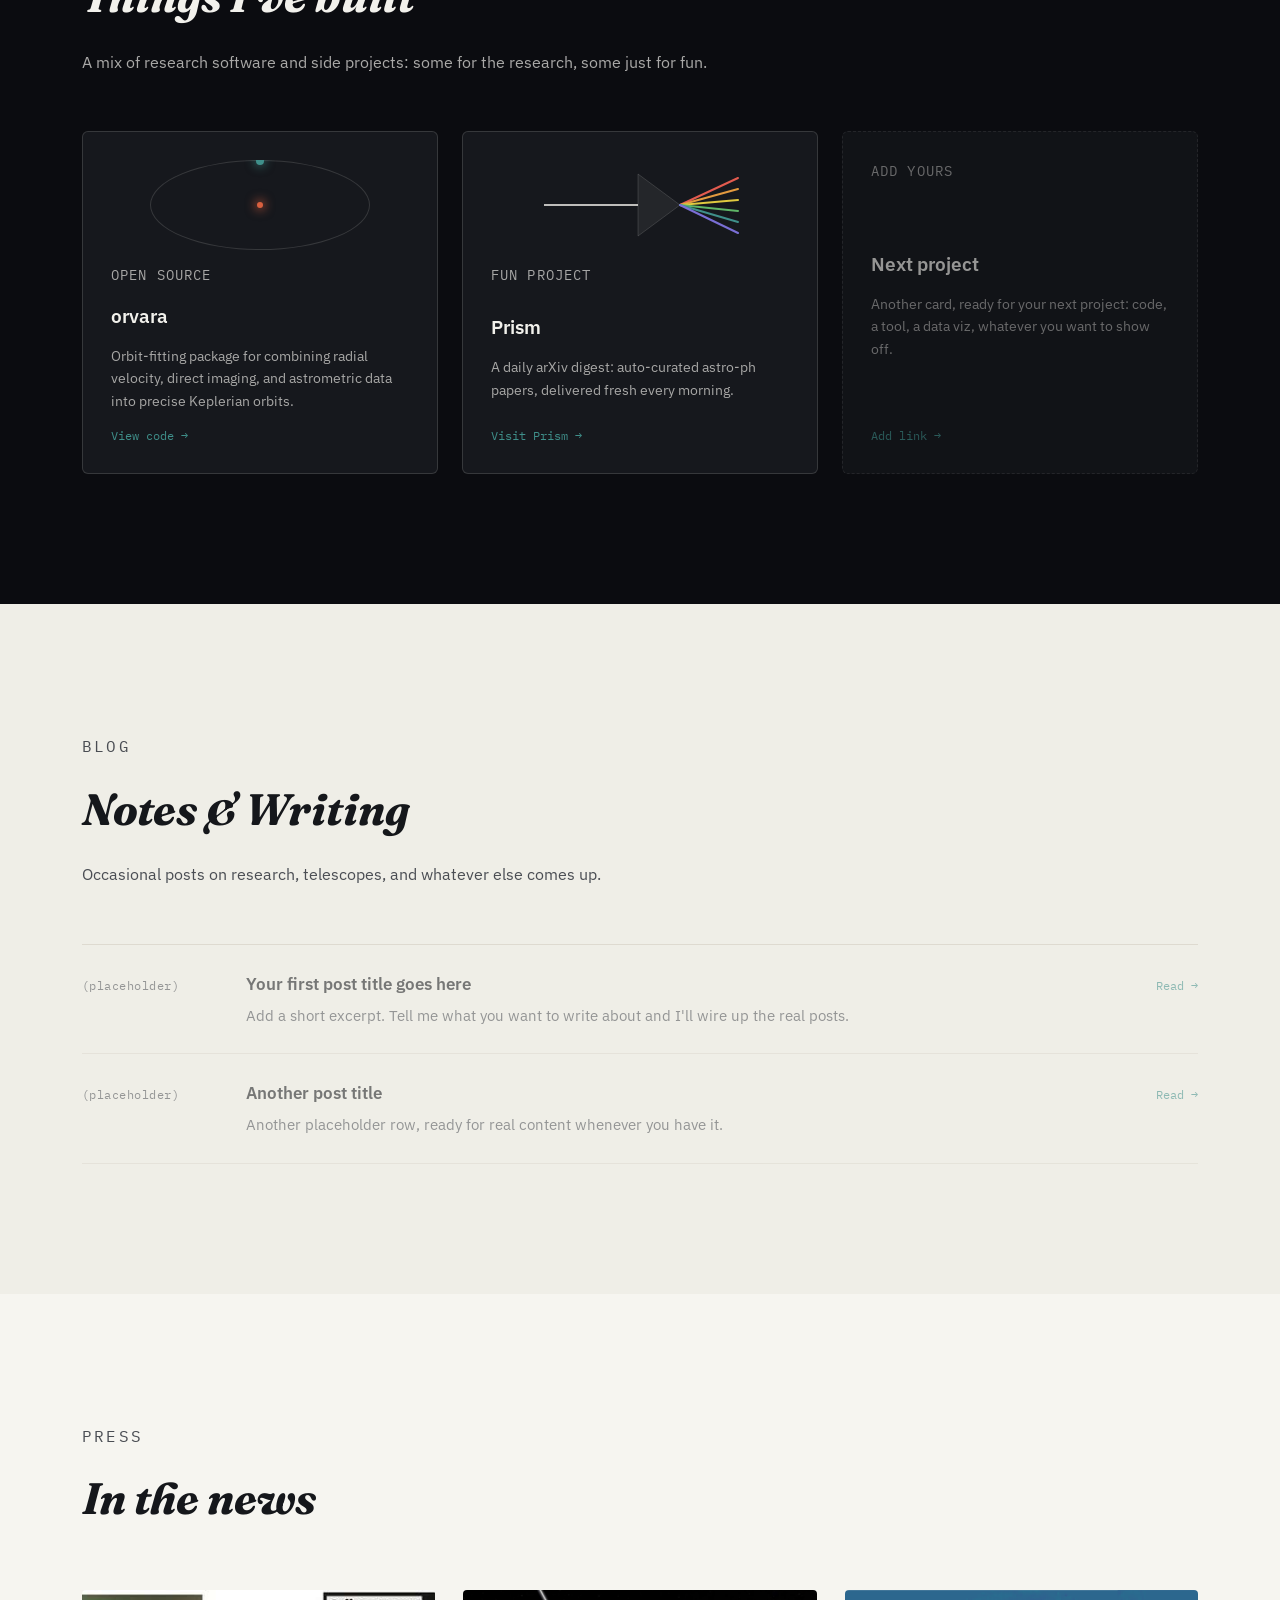
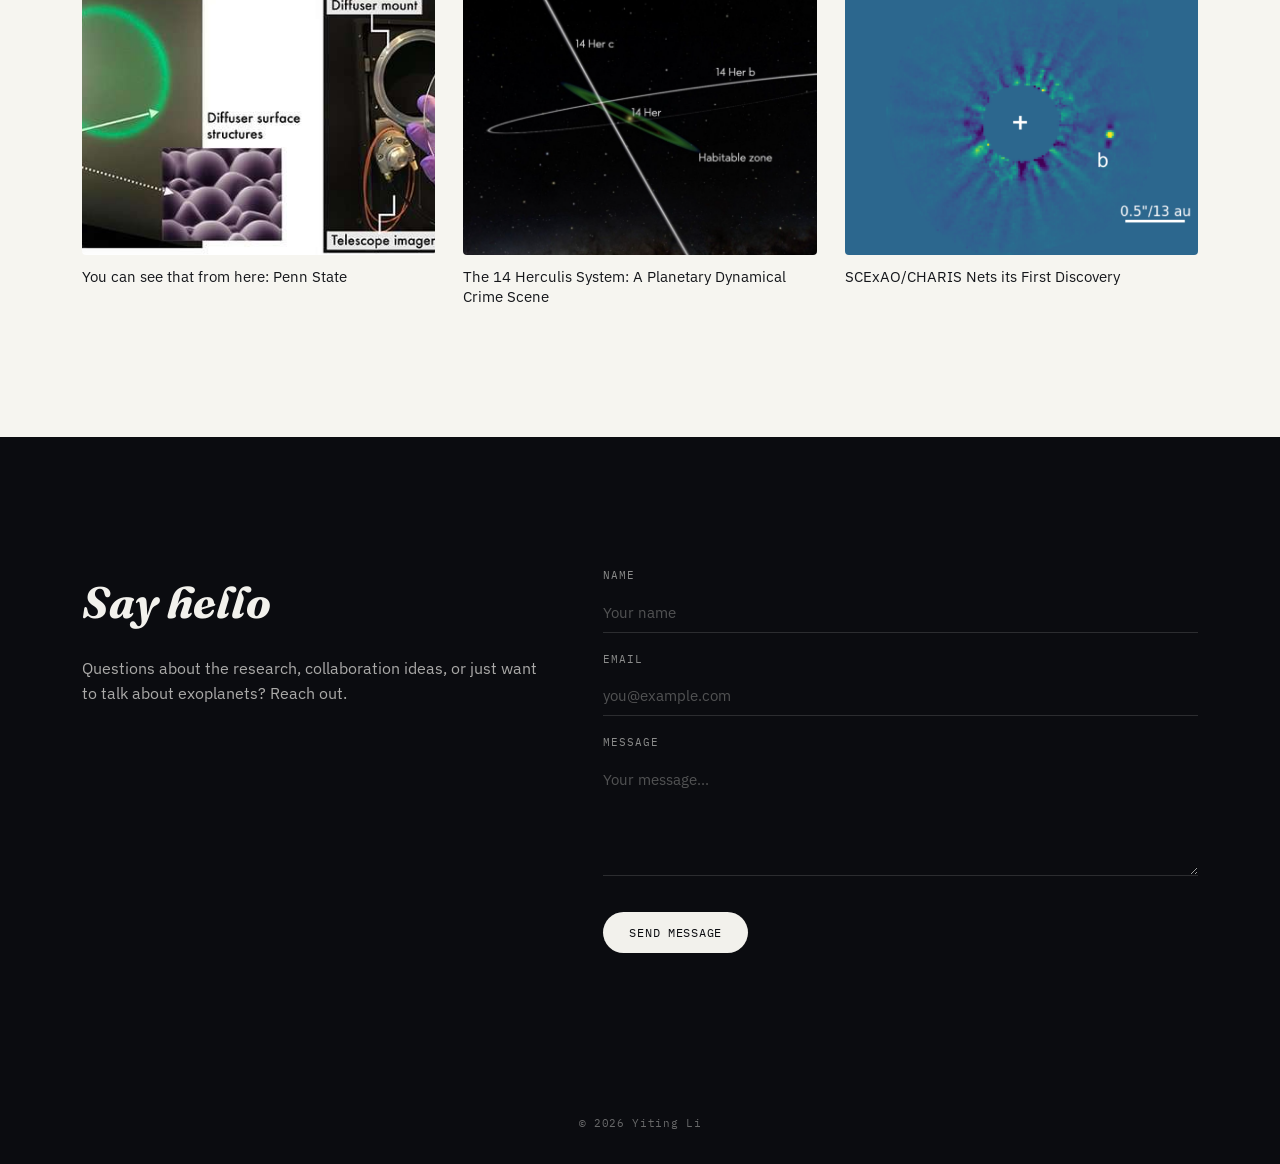
==== commit 278d29e3: "Remove photo gallery, clean up copy Taking down the Grad School/Houston/Fun galleries and associated" ====
--- a/index.html
+++ b/index.html
@@ -3,7 +3,7 @@
 <head>
   <meta charset="utf-8" />
   <meta name="viewport" content="width=device-width, initial-scale=1, shrink-to-fit=no" />
-  <title>Dr. Yiting Li — Exoplanet Astronomer</title>
+  <title>Dr. Yiting Li | Exoplanet Astronomer</title>
   <meta name="description" content="Yiting Li is an exoplanet astronomer studying planet detection, orbits, and atmospheres through radial velocity, astrometry, and direct imaging." />
   <link rel="preconnect" href="https://fonts.googleapis.com" />
   <link href="https://fonts.googleapis.com/css2?family=Fraunces:ital,wght@0,600;1,600;1,700;1,900&family=IBM+Plex+Sans:wght@400;500;600&family=IBM+Plex+Mono:wght@400;500&display=swap" rel="stylesheet" />
@@ -20,7 +20,6 @@
       <li><a href="#research">Research</a></li>
       <li><a href="#projects">Projects</a></li>
       <li><a href="#blog">Blog</a></li>
-      <li><a href="gallery.html">Gallery</a></li>
       <li><a href="#press">Press</a></li>
       <li><a href="#contact">Contact</a></li>
     </ul>
@@ -33,7 +32,7 @@
     <div class="wrap">
       <p class="eyebrow">Exoplanet Astronomer · University of Michigan</p>
       <h1>Dr. Yiting Li</h1>
-      <p class="subtitle">I detect and characterize planets around other stars — combining radial velocity, astrometry, and direct imaging to map worlds we can't yet see directly.</p>
+      <p class="subtitle">I detect and characterize planets around other stars, combining radial velocity, astrometry, and direct imaging to map worlds we can't yet see directly.</p>
     </div>
     <p class="scroll-cue">Scroll ↓</p>
   </header>
@@ -66,7 +65,7 @@
       <div class="section-head">
         <p class="eyebrow">Research</p>
         <h2>Are we alone in the universe?</h2>
-        <p>Since the first confirmed exoplanet, over 5,800 worlds have been found around other stars — through astrometry, radial velocity, transit, microlensing, and direct imaging. My work pushes on these techniques to find and characterize new systems, building toward a statistical picture of how planets form across the galaxy.</p>
+        <p>Since the first confirmed exoplanet, over 5,800 worlds have been found around other stars, detected through astrometry, radial velocity, transit, microlensing, and direct imaging. My work pushes on these techniques to find and characterize new systems, building toward a statistical picture of how planets form across the galaxy.</p>
       </div>
       <div class="research-grid">
         <div class="research-card">
@@ -76,7 +75,7 @@
         </div>
         <div class="research-card">
           <h3>Transit Photometry</h3>
-          <p>Co-led the first diffuser-assisted transit follow-up of the Neptune-sized planets K2-100b and K2-28b — precise ground-based photometry for timely TESS-era TOI follow-up.</p>
+          <p>Co-led the first diffuser-assisted transit follow-up of the Neptune-sized planets K2-100b and K2-28b, using precise ground-based photometry for timely TESS-era TOI follow-up.</p>
           <a href="https://iopscience.iop.org/article/10.3847/1538-3881/aae6ca/meta">Read the paper</a>
         </div>
         <div class="research-card">
@@ -91,7 +90,7 @@
         </div>
         <div class="research-card">
           <h3>Brown Dwarf Evolution</h3>
-          <p>Modeling the evolution and atmospheres of brown dwarfs — substellar objects with masses between stars and planets.</p>
+          <p>Modeling the evolution and atmospheres of brown dwarfs, substellar objects with masses between stars and planets.</p>
         </div>
         <div class="research-card">
           <h3>Exoplanet Demographics</h3>
@@ -106,7 +105,7 @@
       <div class="section-head">
         <p class="eyebrow">Projects</p>
         <h2>Things I've built</h2>
-        <p>A mix of research software and side projects — some for the research, some just for fun.</p>
+        <p>A mix of research software and side projects: some for the research, some just for fun.</p>
       </div>
       <div class="projects-grid">
         <div class="project-card">
@@ -136,13 +135,13 @@
           </div>
           <p class="project-tag">Fun Project</p>
           <h3>Prism</h3>
-          <p>A daily arXiv digest — auto-curated astro-ph papers, delivered fresh every morning.</p>
+          <p>A daily arXiv digest: auto-curated astro-ph papers, delivered fresh every morning.</p>
           <a class="link" href="https://prism-red-zeta.vercel.app/">Visit Prism</a>
         </div>
         <div class="project-card placeholder-card">
           <p class="project-tag">Add Yours</p>
           <h3>Next project</h3>
-          <p>Another card, ready for your next project — code, a tool, a data viz, whatever you want to show off.</p>
+          <p>Another card, ready for your next project: code, a tool, a data viz, whatever you want to show off.</p>
           <a class="link" href="#">Add link</a>
         </div>
       </div>
@@ -158,15 +157,15 @@
       </div>
       <div class="post-list">
         <a class="post-row placeholder-row" href="#">
-          <span class="post-date">— placeholder —</span>
+          <span class="post-date">(placeholder)</span>
           <span>
             <h3>Your first post title goes here</h3>
-            <p>Add a short excerpt — tell me what you want to write about and I'll wire up the real posts.</p>
+            <p>Add a short excerpt. Tell me what you want to write about and I'll wire up the real posts.</p>
           </span>
           <span class="read">Read</span>
         </a>
         <a class="post-row placeholder-row" href="#">
-          <span class="post-date">— placeholder —</span>
+          <span class="post-date">(placeholder)</span>
           <span>
             <h3>Another post title</h3>
             <p>Another placeholder row, ready for real content whenever you have it.</p>
@@ -186,7 +185,7 @@
       <div class="press-grid">
         <a class="press-card" href="https://www.psu.edu/news/research/story/you-can-see-here/">
           <figure><img src="assets/images/1-telescopeatt.jpg" alt="" /></figure>
-          <figcaption>You can see that from here — Penn State</figcaption>
+          <figcaption>You can see that from here: Penn State</figcaption>
         </a>
         <a class="press-card" href="https://bdnyc.org/blog/2022/01/20/the-14-herculis-system-a-planetary-dynamical-crime-scene/">
           <figure><img src="assets/images/14her.jpg" alt="" /></figure>
@@ -204,7 +203,7 @@
     <div class="wrap contact-wrap">
       <div>
         <h2>Say hello</h2>
-        <p>Questions about the research, collaboration ideas, or just want to talk about exoplanets — reach out.</p>
+        <p>Questions about the research, collaboration ideas, or just want to talk about exoplanets? Reach out.</p>
       </div>
       <form id="contact-form">
         <div class="field">
--- a/assets/css/redesign.css
+++ b/assets/css/redesign.css
@@ -80,6 +80,10 @@
 .nav-toggle { display: none; background: none; border: none; color: #fff; font-family: var(--mono); font-size: 12px; cursor: pointer; }
 
 @media (max-width: 720px) {
+  /* backdrop-filter on .site-nav creates a containing block for fixed-position
+     descendants, which traps ul's fixed overlay inside the nav bar's own
+     height instead of the full viewport — drop the blur at this size. */
+  .site-nav { backdrop-filter: none; -webkit-backdrop-filter: none; }
   .site-nav ul { position: fixed; inset: 0; background: var(--void); flex-direction: column; justify-content: center; align-items: center; gap: 32px; font-size: 18px; transform: translateY(-100%); transition: transform 0.35s ease; }
   .site-nav ul.open { transform: translateY(0); }
   .nav-toggle { display: block; z-index: 101; }
@@ -368,181 +372,6 @@
 
 @media (max-width: 900px) {
   .press-grid { grid-template-columns: 1fr; }
-}
-
-/* ---------- gallery ---------- */
-.page-header {
-  padding: 160px 0 60px;
-  background: var(--void);
-  color: var(--bone);
-}
-.page-header .eyebrow { margin-bottom: 18px; }
-.page-header h1 {
-  font-family: var(--display);
-  font-style: italic;
-  font-weight: 900;
-  font-size: clamp(36px, 6vw, 64px);
-  margin: 0 0 16px;
-}
-.page-header p { max-width: 56ch; color: rgba(246, 245, 240, 0.68); font-size: 16px; margin: 0; }
-.back-link {
-  display: inline-block;
-  font-family: var(--mono);
-  font-size: 12px;
-  letter-spacing: 0.06em;
-  text-transform: uppercase;
-  color: rgba(246, 245, 240, 0.6);
-  text-decoration: none;
-  margin-bottom: 22px;
-}
-.back-link:hover { color: var(--bone); }
-
-.gallery-covers {
-  display: grid;
-  grid-template-columns: repeat(auto-fit, minmax(280px, 1fr));
-  gap: 32px;
-}
-.gallery-cover-card {
-  display: block;
-  text-decoration: none;
-  color: var(--ink);
-  border: 1px solid var(--line);
-  border-radius: 8px;
-  overflow: hidden;
-  transition: transform 0.25s ease, box-shadow 0.25s ease;
-}
-.gallery-cover-card:hover { transform: translateY(-4px); box-shadow: 0 18px 40px -20px rgba(11, 12, 16, 0.35); }
-.cover-photo {
-  aspect-ratio: 4/3;
-  background: repeating-linear-gradient(45deg, var(--paper-dim), var(--paper-dim) 10px, var(--paper) 10px, var(--paper) 20px);
-  display: flex;
-  align-items: center;
-  justify-content: center;
-  border-bottom: 1px solid var(--line);
-}
-.cover-photo img { width: 100%; height: 100%; object-fit: cover; }
-.cover-photo .cover-label {
-  font-family: var(--mono);
-  font-size: 11px;
-  letter-spacing: 0.06em;
-  text-transform: uppercase;
-  color: var(--ink-soft);
-}
-.gallery-cover-card .cover-body { padding: 22px 24px; }
-.gallery-cover-card h3 { font-family: var(--display); font-style: italic; font-weight: 700; font-size: 24px; margin: 0 0 8px; }
-.gallery-cover-card p { font-size: 14.5px; color: var(--ink-soft); margin: 0; }
-
-@media (max-width: 720px) {
-  .gallery-covers { grid-template-columns: 1fr; }
-}
-
-.gallery-intro {
-  max-width: 65ch;
-  font-size: 16.5px;
-  color: var(--ink-soft);
-  margin: 0 0 56px;
-}
-
-.timeline { display: flex; flex-direction: column; }
-.timeline-item {
-  display: grid;
-  grid-template-columns: 180px 1fr;
-  gap: 28px;
-  padding: 32px 0 32px 28px;
-  border-left: 1px solid var(--line);
-  position: relative;
-}
-.timeline-item:first-child { padding-top: 0; }
-.timeline-item:last-child { padding-bottom: 0; border-left-color: transparent; }
-.timeline-item::before {
-  content: "";
-  position: absolute;
-  left: -6px; top: 36px;
-  width: 11px; height: 11px;
-  border-radius: 50%;
-  background: var(--redshift);
-  border: 2px solid var(--paper);
-}
-.timeline-item:first-child::before { top: 4px; }
-.timeline-photo {
-  aspect-ratio: 4/3;
-  border-radius: 6px;
-  overflow: hidden;
-  border: 1px dashed var(--line);
-  background: repeating-linear-gradient(45deg, var(--paper-dim), var(--paper-dim) 10px, var(--paper) 10px, var(--paper) 20px);
-  display: flex;
-  align-items: center;
-  justify-content: center;
-}
-.timeline-photo img { width: 100%; height: 100%; object-fit: cover; }
-.timeline-photo .add-label {
-  font-family: var(--mono);
-  font-size: 10px;
-  letter-spacing: 0.05em;
-  text-transform: uppercase;
-  color: var(--ink-soft);
-  text-align: center;
-  padding: 0 8px;
-}
-.timeline-year {
-  font-family: var(--mono);
-  font-size: 12px;
-  letter-spacing: 0.06em;
-  text-transform: uppercase;
-  color: var(--blueshift);
-  margin: 0 0 8px;
-}
-.timeline-item h3 { font-family: var(--body); font-weight: 600; font-size: 18px; margin: 0 0 8px; }
-.timeline-item .caption { font-size: 14.5px; color: var(--ink-soft); margin: 0; }
-
-@media (max-width: 640px) {
-  .timeline-item { grid-template-columns: 1fr; padding-left: 20px; }
-  .timeline-photo { max-width: 220px; }
-}
-
-.photo-grid {
-  display: grid;
-  grid-template-columns: repeat(3, 1fr);
-  gap: 18px;
-}
-.photo-tile {
-  aspect-ratio: 4/3;
-  border-radius: 6px;
-  overflow: hidden;
-  border: 1px dashed var(--line);
-  background: repeating-linear-gradient(45deg, var(--paper-dim), var(--paper-dim) 10px, var(--paper) 10px, var(--paper) 20px);
-  display: flex;
-  align-items: center;
-  justify-content: center;
-}
-.photo-tile img { width: 100%; height: 100%; object-fit: cover; }
-.photo-tile { position: relative; }
-.photo-num {
-  position: absolute;
-  top: 8px; left: 8px;
-  font-family: var(--mono);
-  font-size: 12px;
-  font-weight: 600;
-  color: #fff;
-  background: rgba(11, 12, 16, 0.65);
-  padding: 3px 7px;
-  border-radius: 4px;
-  z-index: 2;
-}
-.photo-tile .add-label {
-  font-family: var(--mono);
-  font-size: 11px;
-  letter-spacing: 0.06em;
-  text-transform: uppercase;
-  color: var(--ink-soft);
-}
-.photo-tile.tall { grid-row: span 2; aspect-ratio: auto; }
-
-@media (max-width: 860px) {
-  .photo-grid { grid-template-columns: repeat(2, 1fr); }
-}
-@media (max-width: 520px) {
-  .photo-grid { grid-template-columns: 1fr; }
 }
 
 /* ---------- contact ---------- */
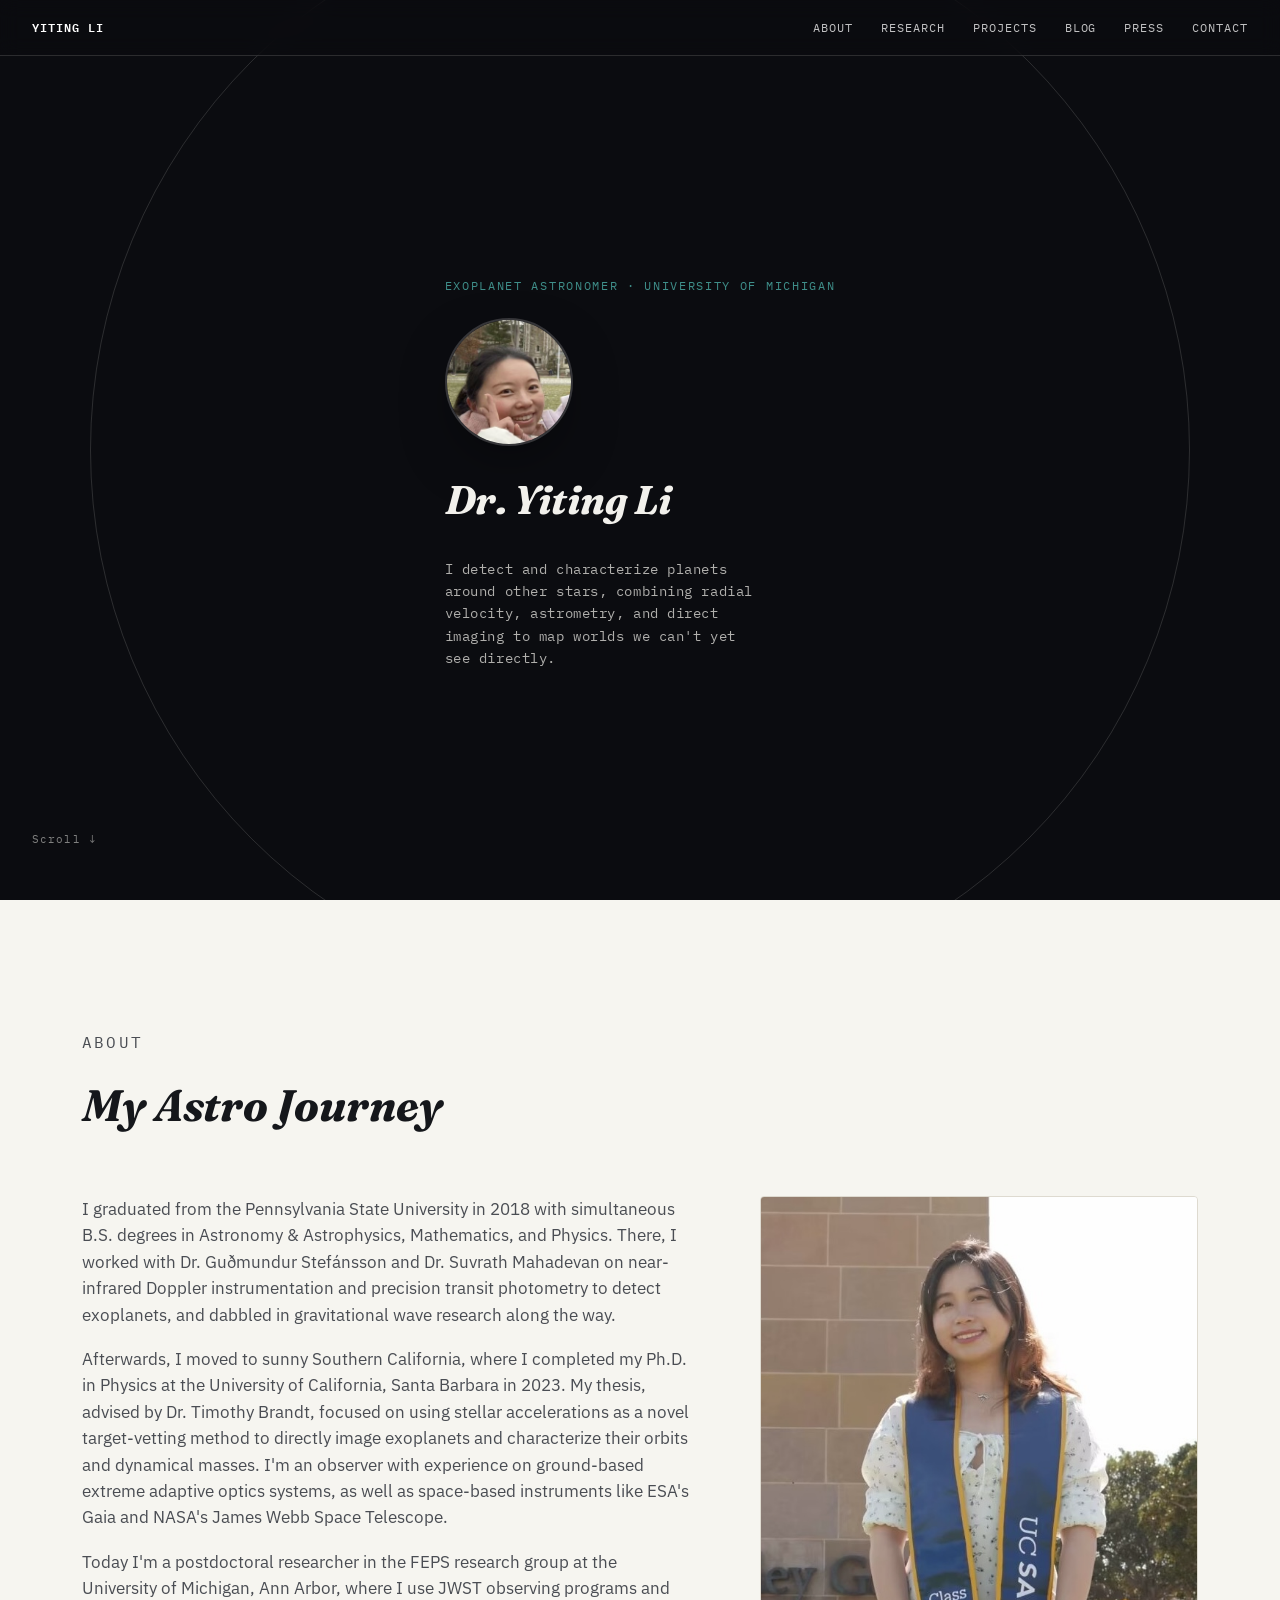
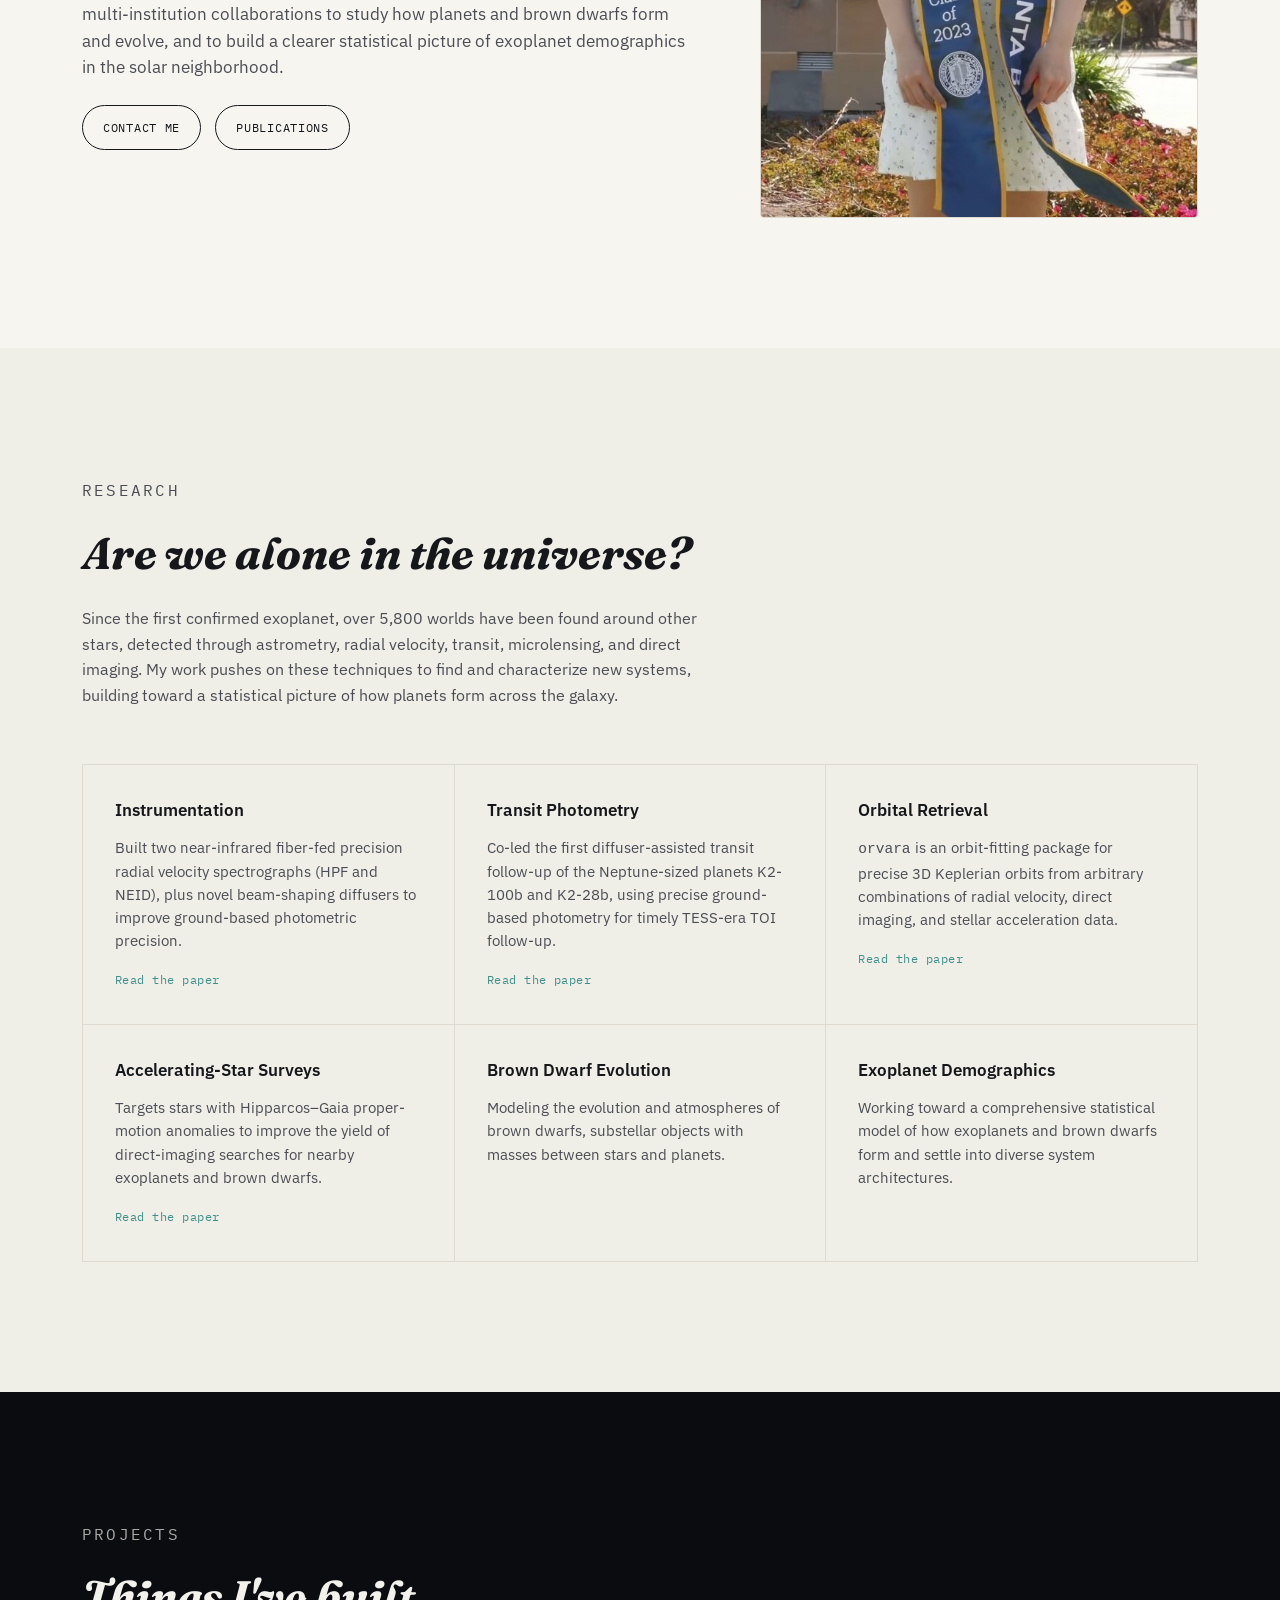
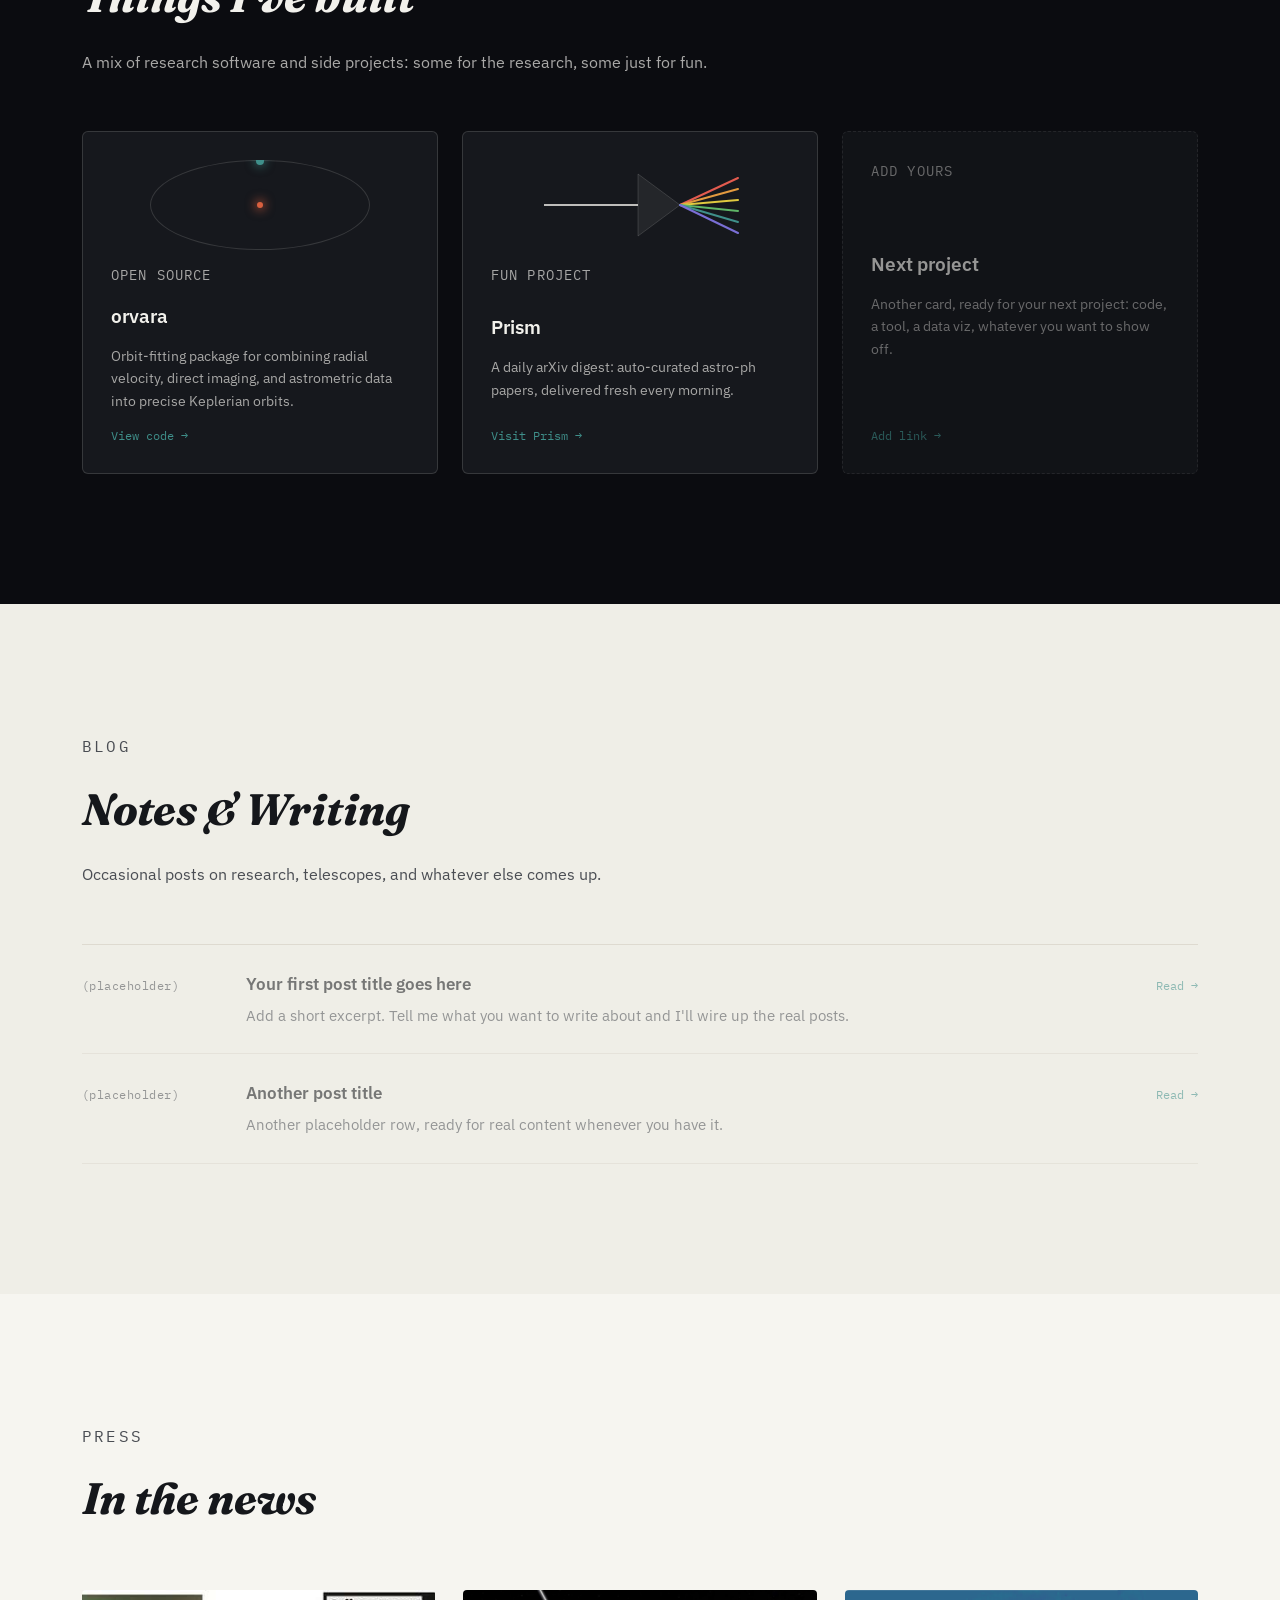
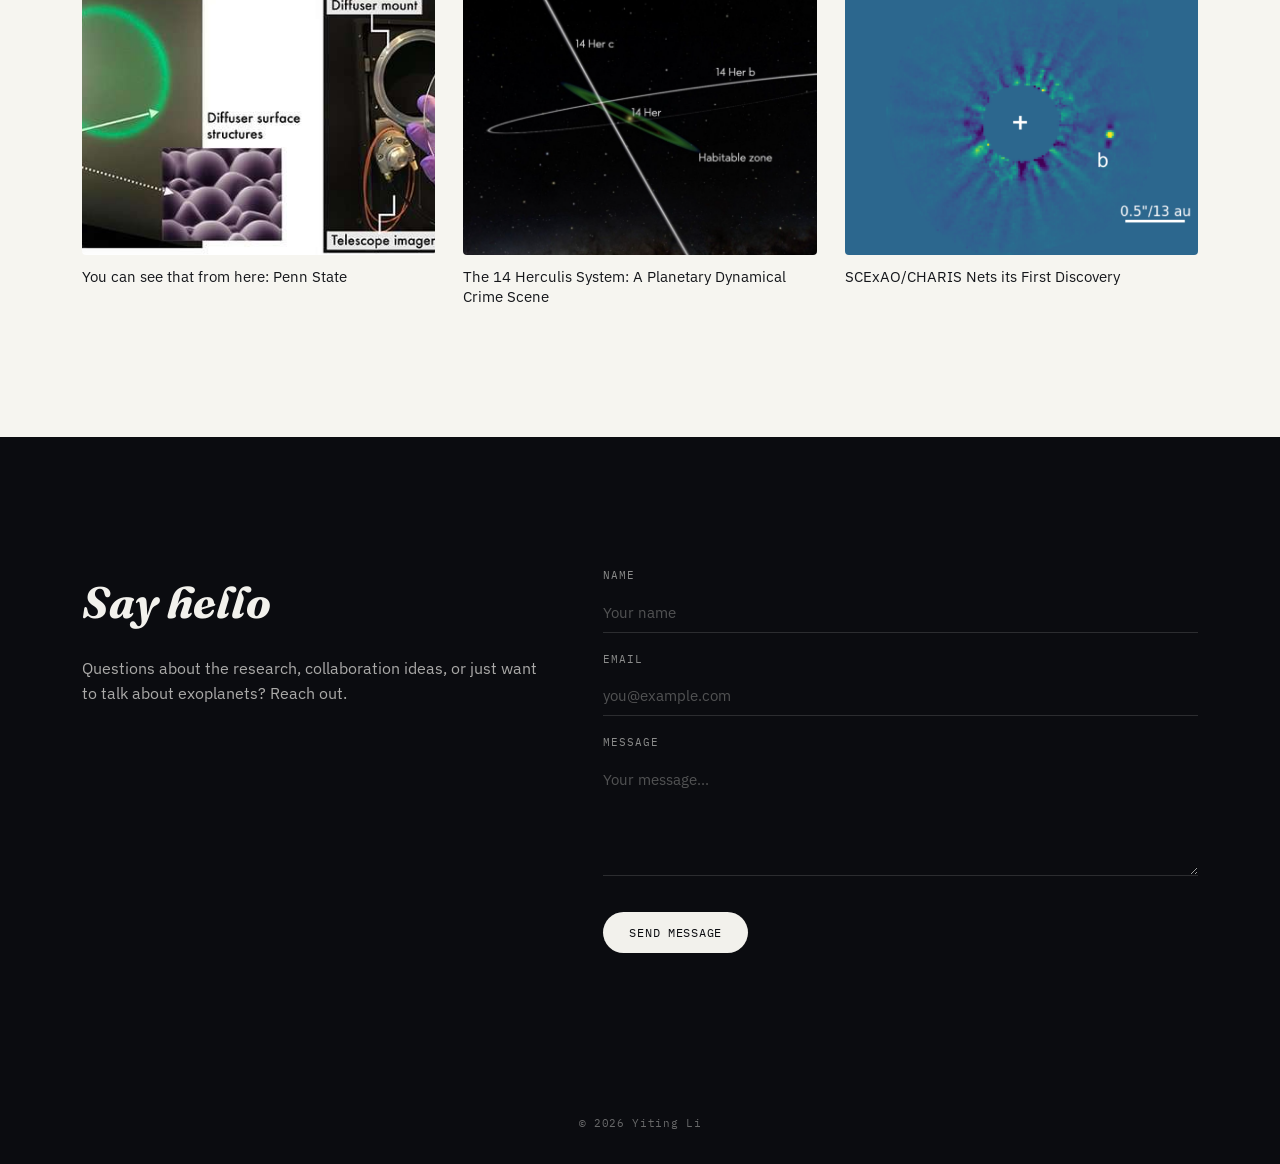
==== commit 7e8d1f4e: "Replace hero name text with circular profile photo Co-Authored-By: Claude Sonnet 5 <noreply@anthropi" ====
--- a/index.html
+++ b/index.html
@@ -31,7 +31,8 @@
     </div>
     <div class="wrap">
       <p class="eyebrow">Exoplanet Astronomer · University of Michigan</p>
-      <h1>Dr. Yiting Li</h1>
+      <div class="hero-photo"><img src="assets/images/profile.jpg" alt="Yiting Li" /></div>
+      <p class="hero-name">Dr. Yiting Li</p>
       <p class="subtitle">I detect and characterize planets around other stars, combining radial velocity, astrometry, and direct imaging to map worlds we can't yet see directly.</p>
     </div>
     <p class="scroll-cue">Scroll ↓</p>
--- a/assets/css/redesign.css
+++ b/assets/css/redesign.css
@@ -133,13 +133,21 @@
   color: var(--blueshift);
   margin: 0 0 22px;
 }
-.hero h1 {
+.hero-photo {
+  width: clamp(96px, 10vw, 140px);
+  height: clamp(96px, 10vw, 140px);
+  border-radius: 50%;
+  overflow: hidden;
+  border: 2px solid rgba(246, 245, 240, 0.18);
+  box-shadow: 0 20px 60px -20px rgba(0, 0, 0, 0.6);
+}
+.hero-photo img { width: 100%; height: 100%; object-fit: cover; }
+.hero-name {
   font-family: var(--display);
   font-style: italic;
-  font-weight: 900;
-  font-size: clamp(48px, 9vw, 118px);
-  line-height: 0.98;
-  margin: 0;
+  font-weight: 700;
+  font-size: clamp(26px, 3.4vw, 40px);
+  margin: 22px 0 0;
   letter-spacing: -0.01em;
 }
 .hero .subtitle {
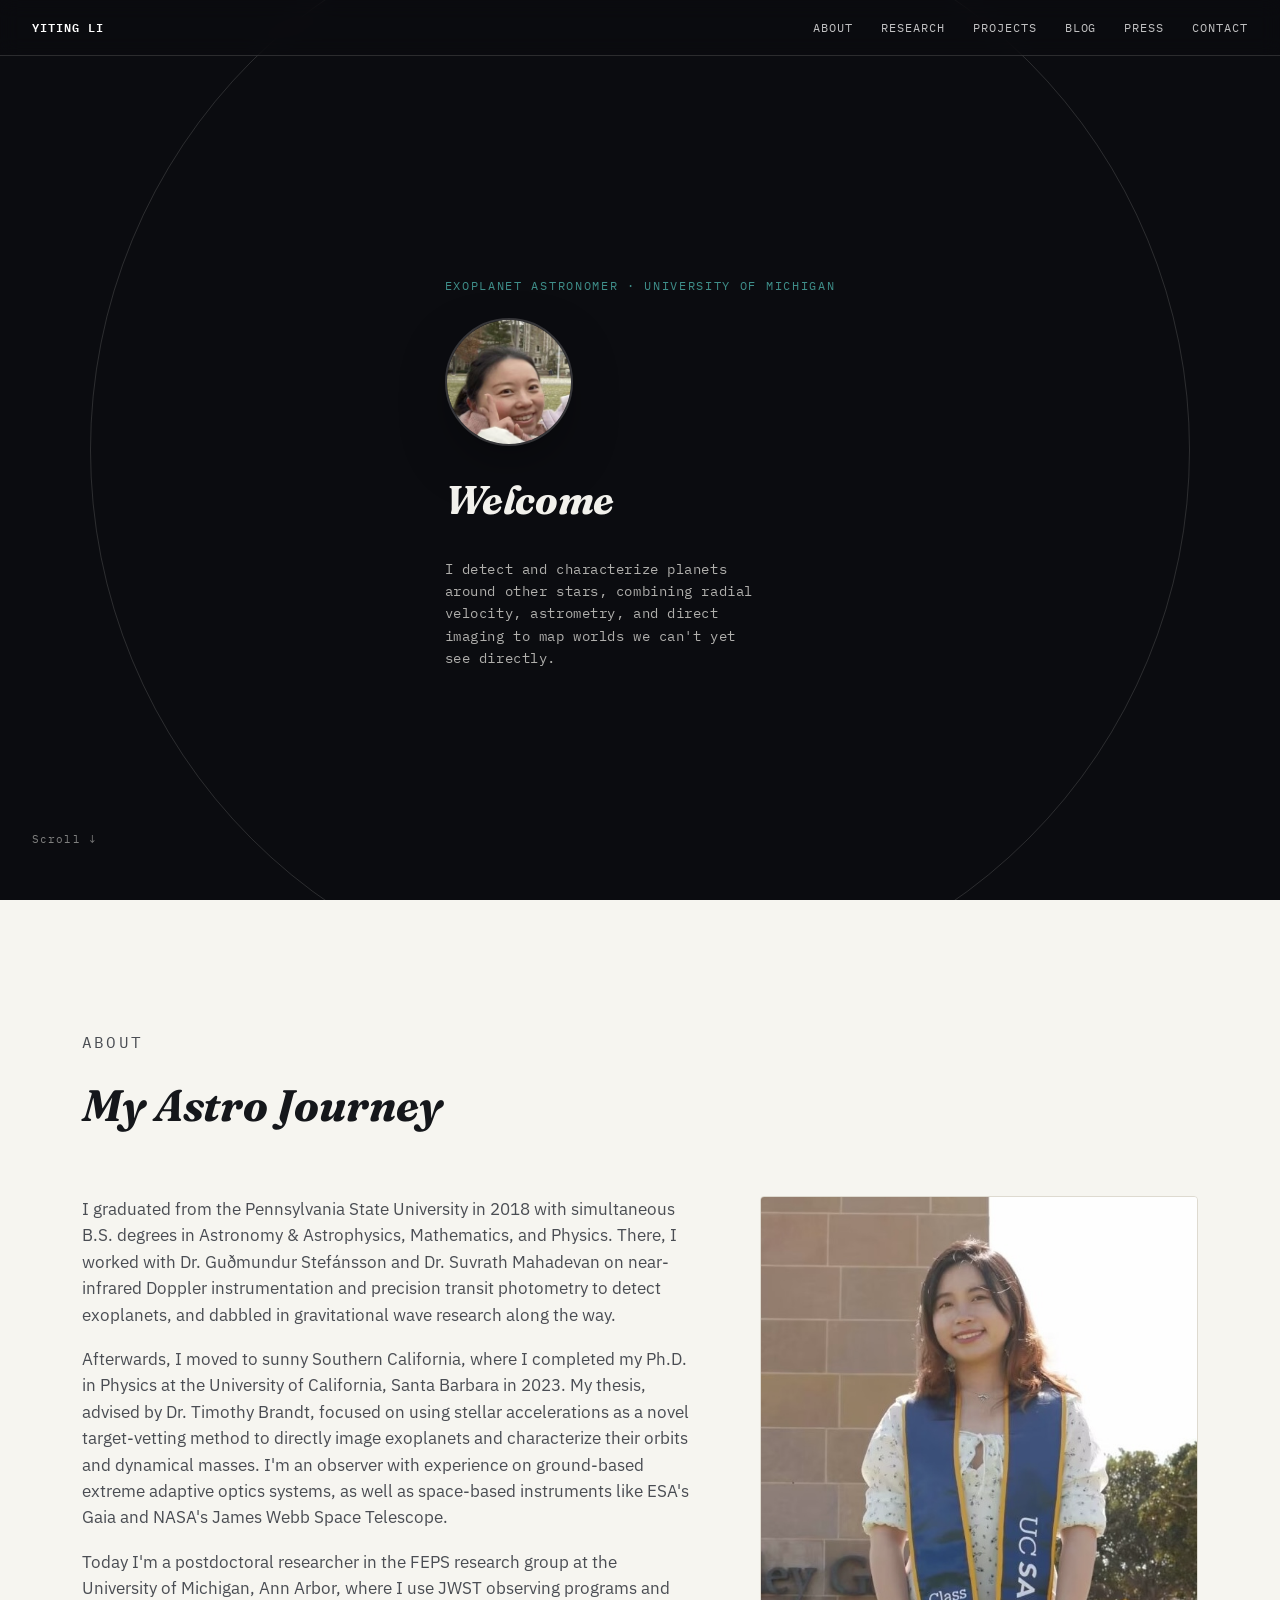
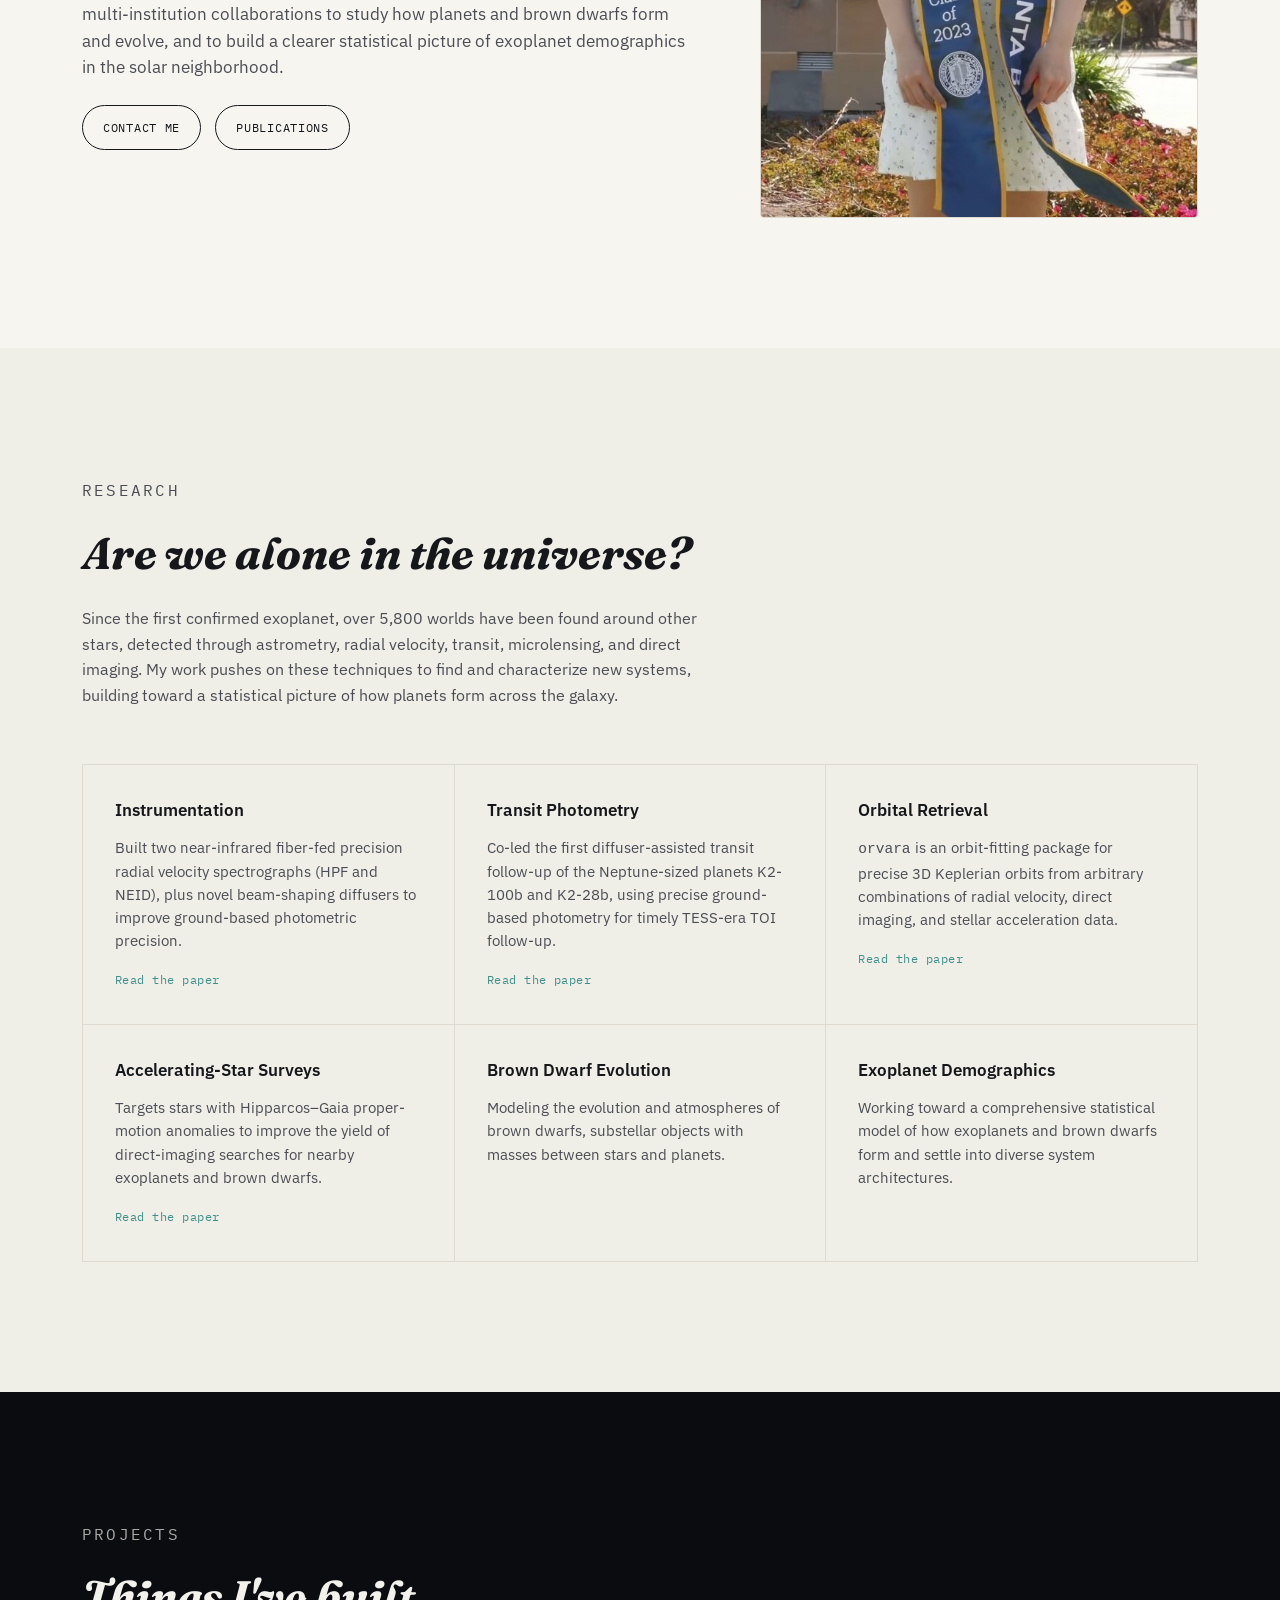
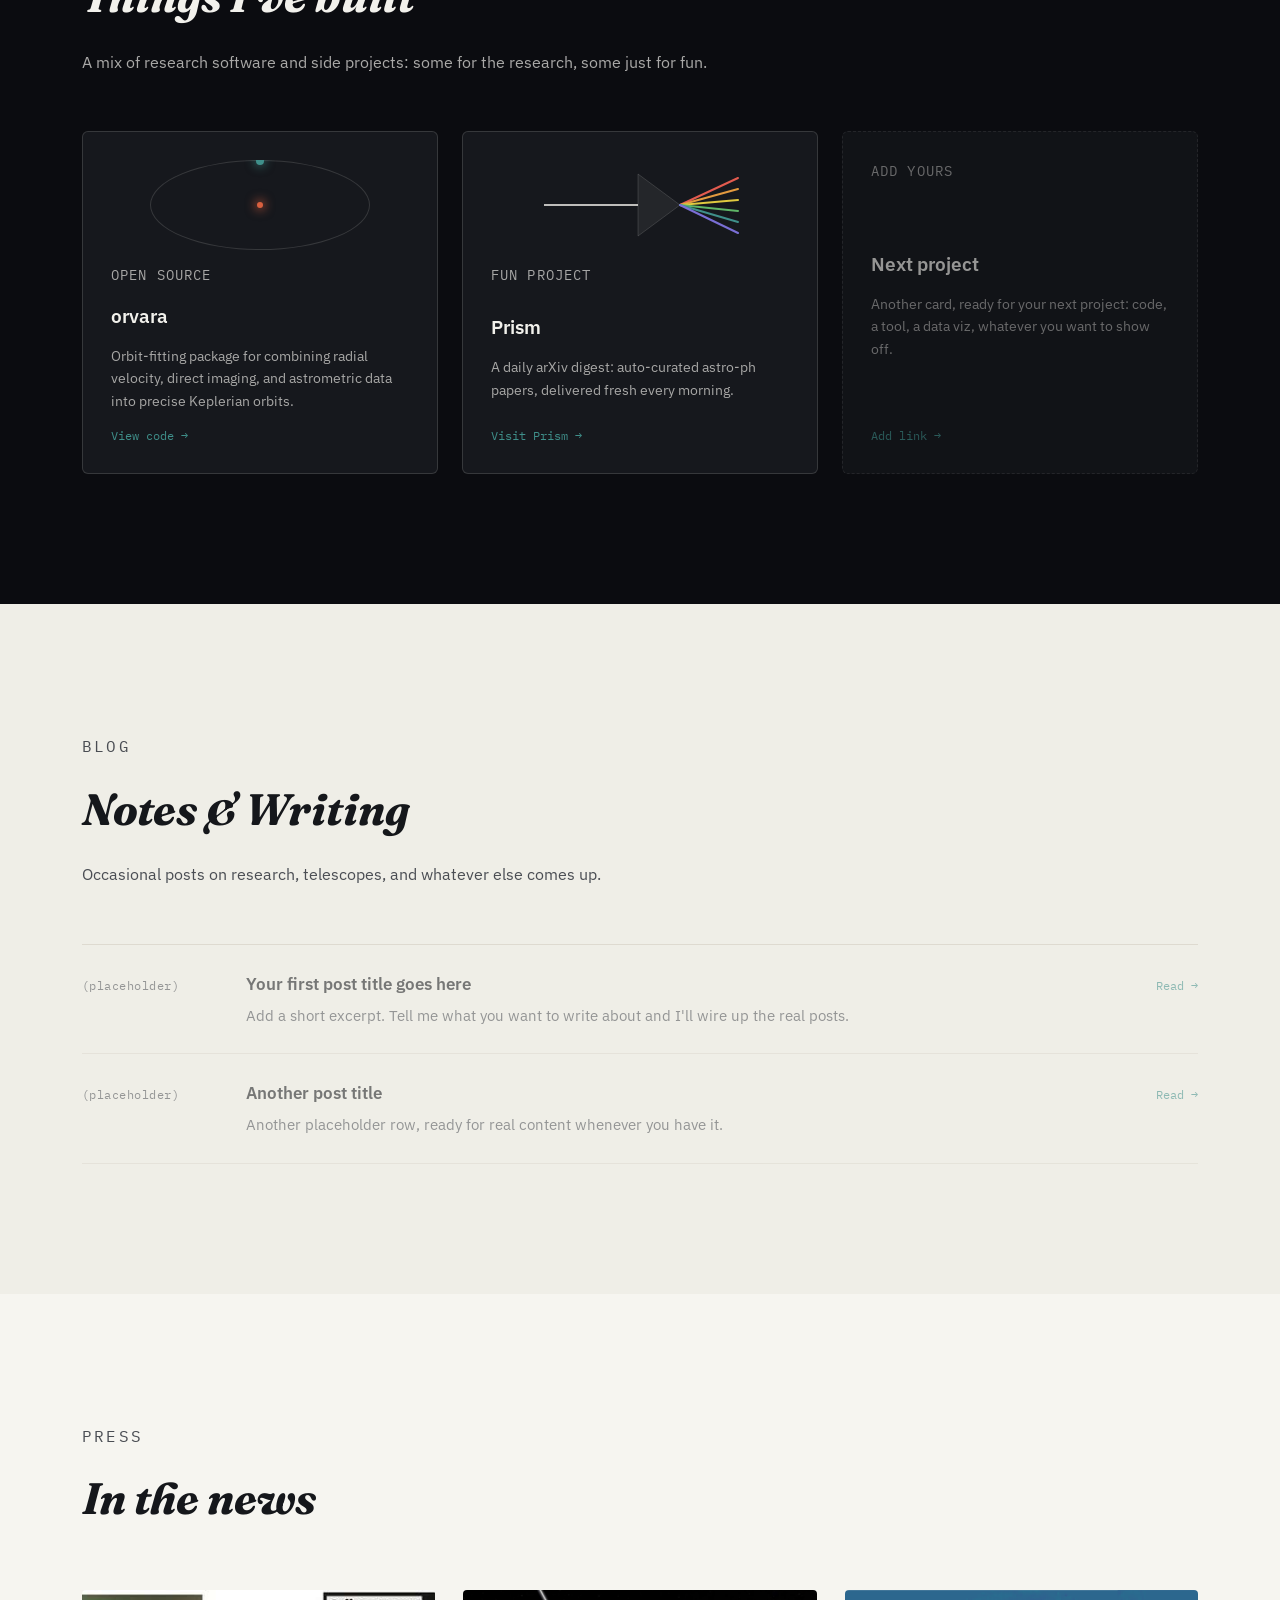
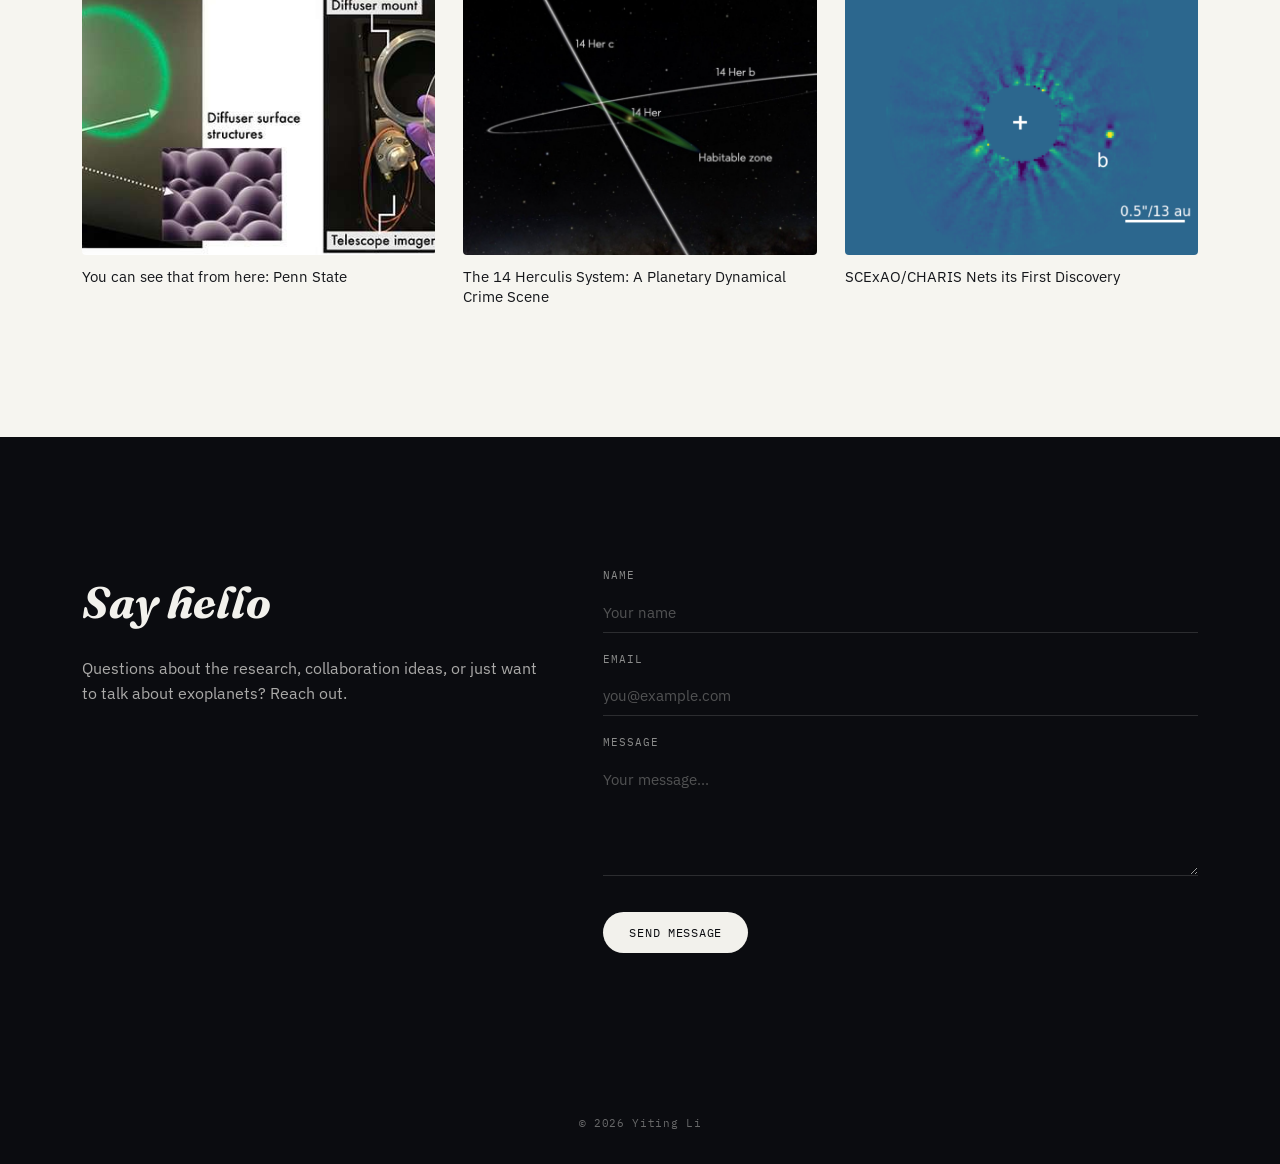
==== commit a2e33f10: "Replace hero name text with welcome greeting Co-Authored-By: Claude Sonnet 5 <noreply@anthropic.com>" ====
--- a/index.html
+++ b/index.html
@@ -32,7 +32,7 @@
     <div class="wrap">
       <p class="eyebrow">Exoplanet Astronomer · University of Michigan</p>
       <div class="hero-photo"><img src="assets/images/profile.jpg" alt="Yiting Li" /></div>
-      <p class="hero-name">Dr. Yiting Li</p>
+      <p class="hero-name">Welcome</p>
       <p class="subtitle">I detect and characterize planets around other stars, combining radial velocity, astrometry, and direct imaging to map worlds we can't yet see directly.</p>
     </div>
     <p class="scroll-cue">Scroll ↓</p>
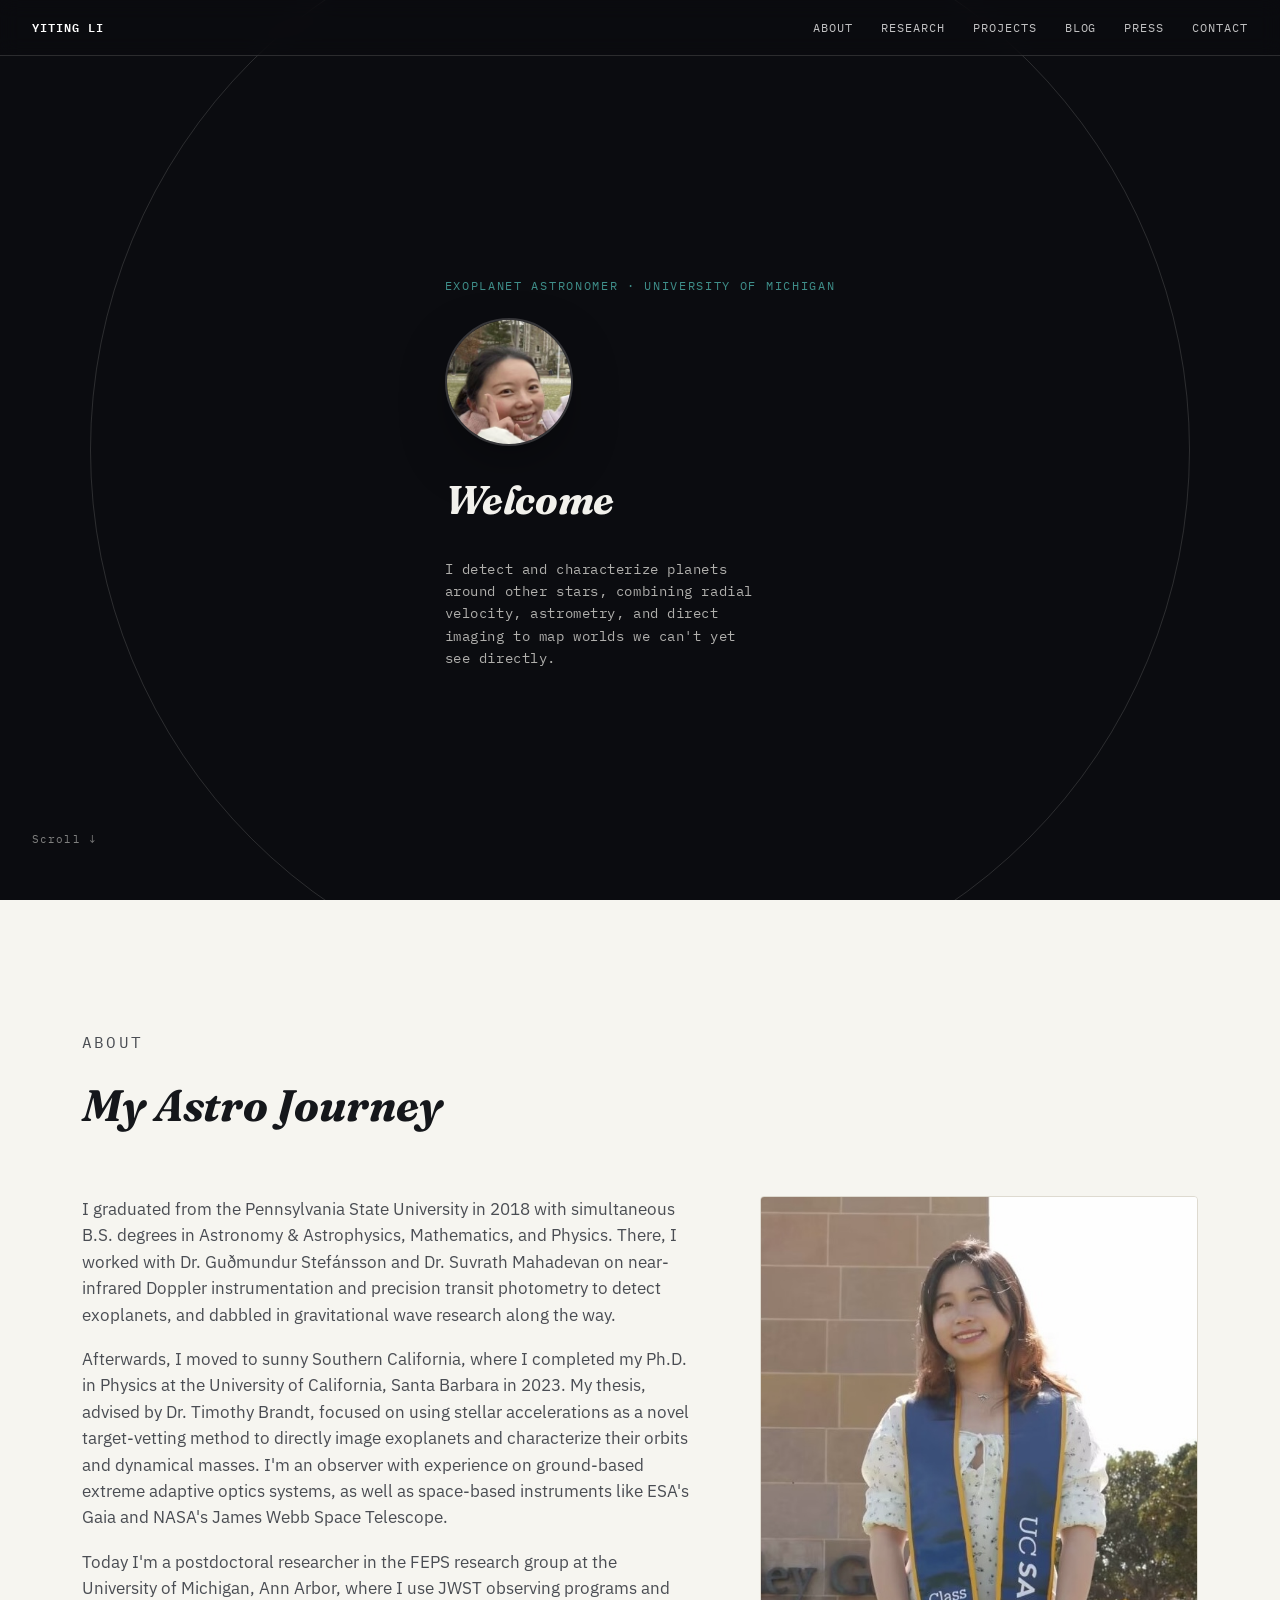
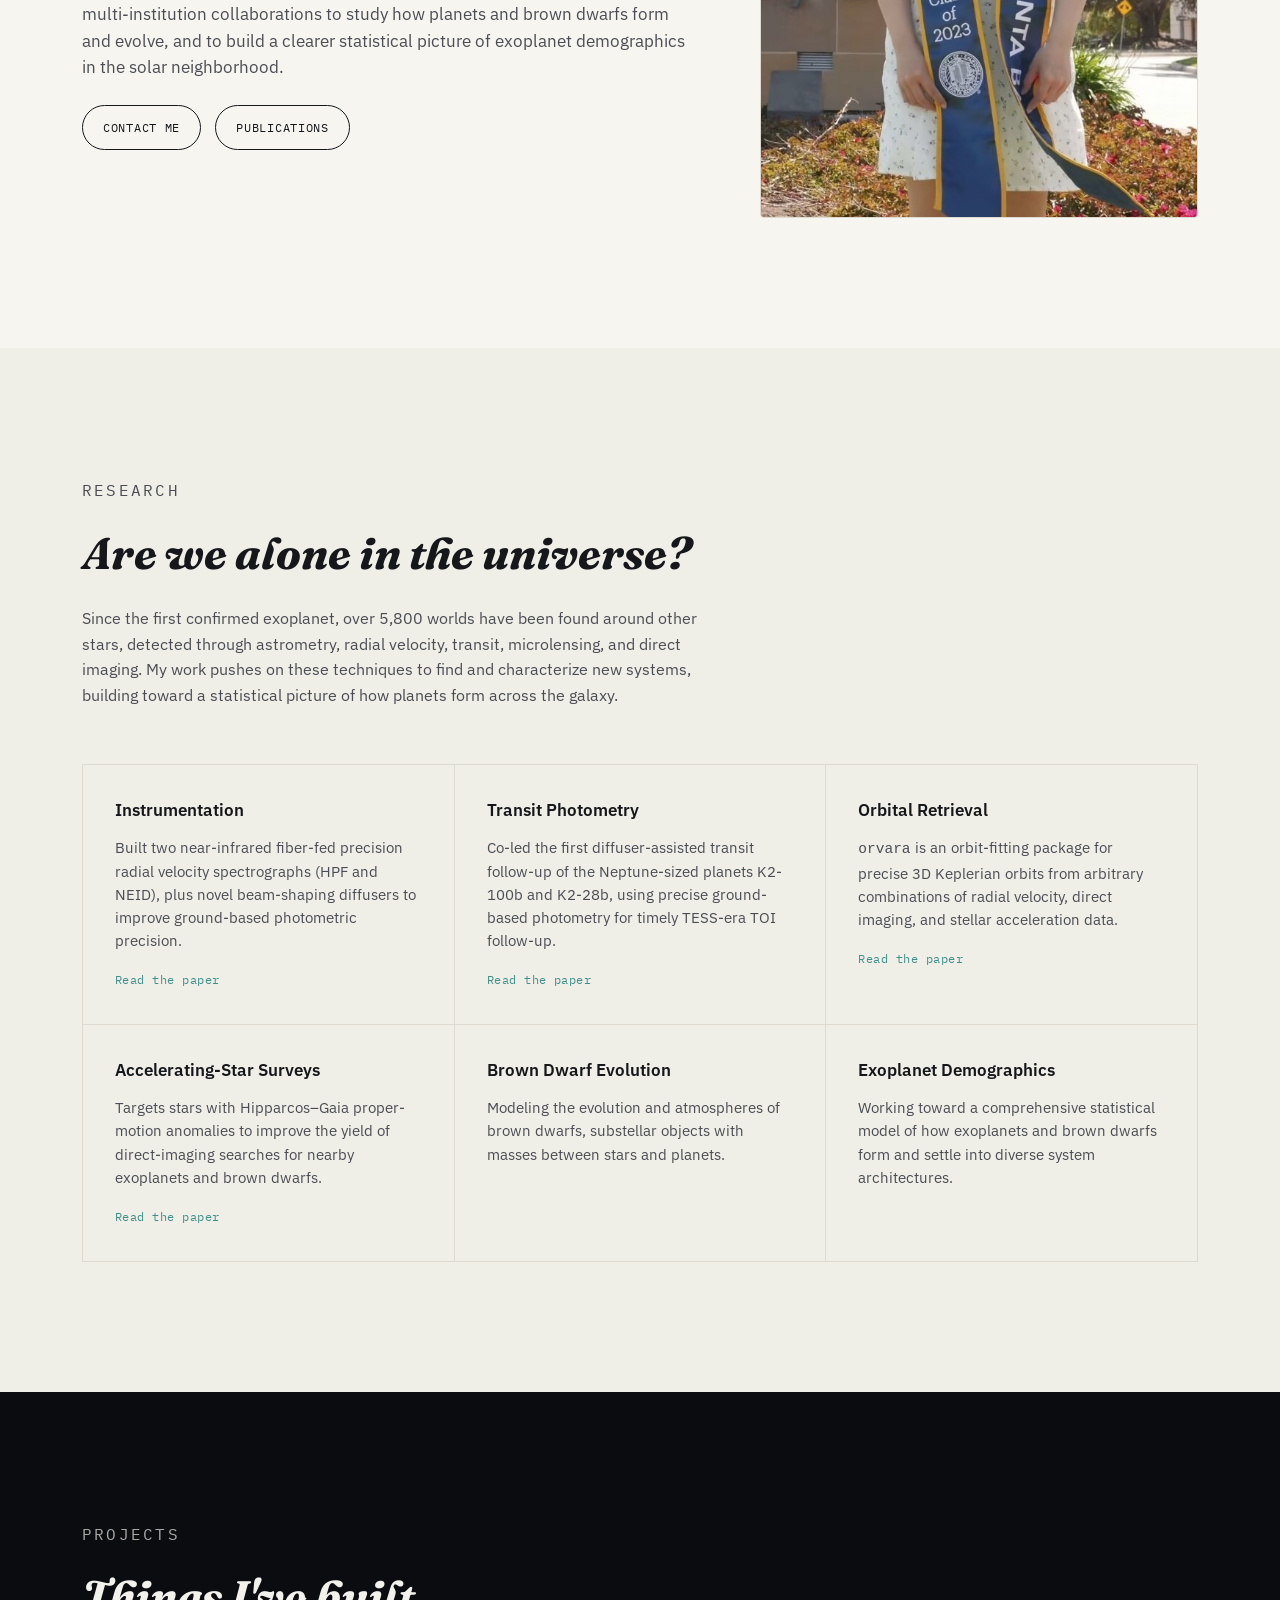
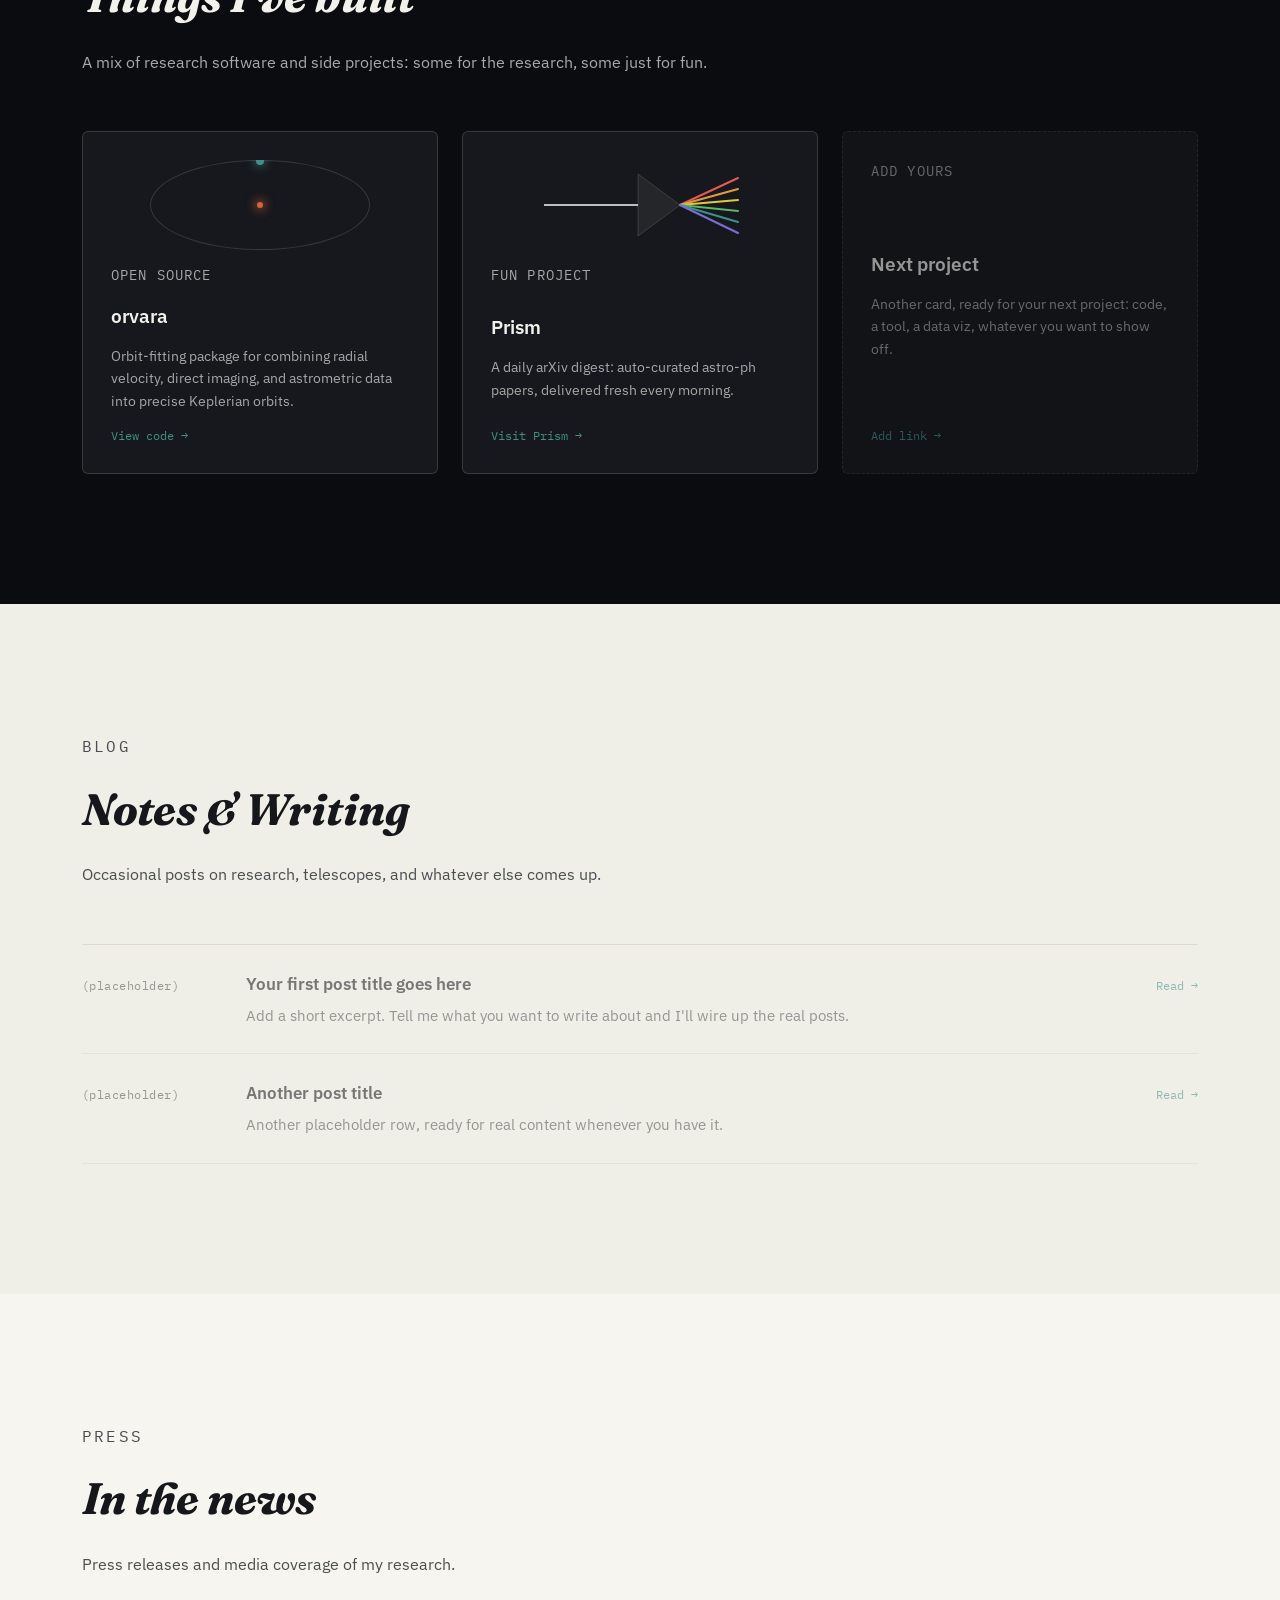
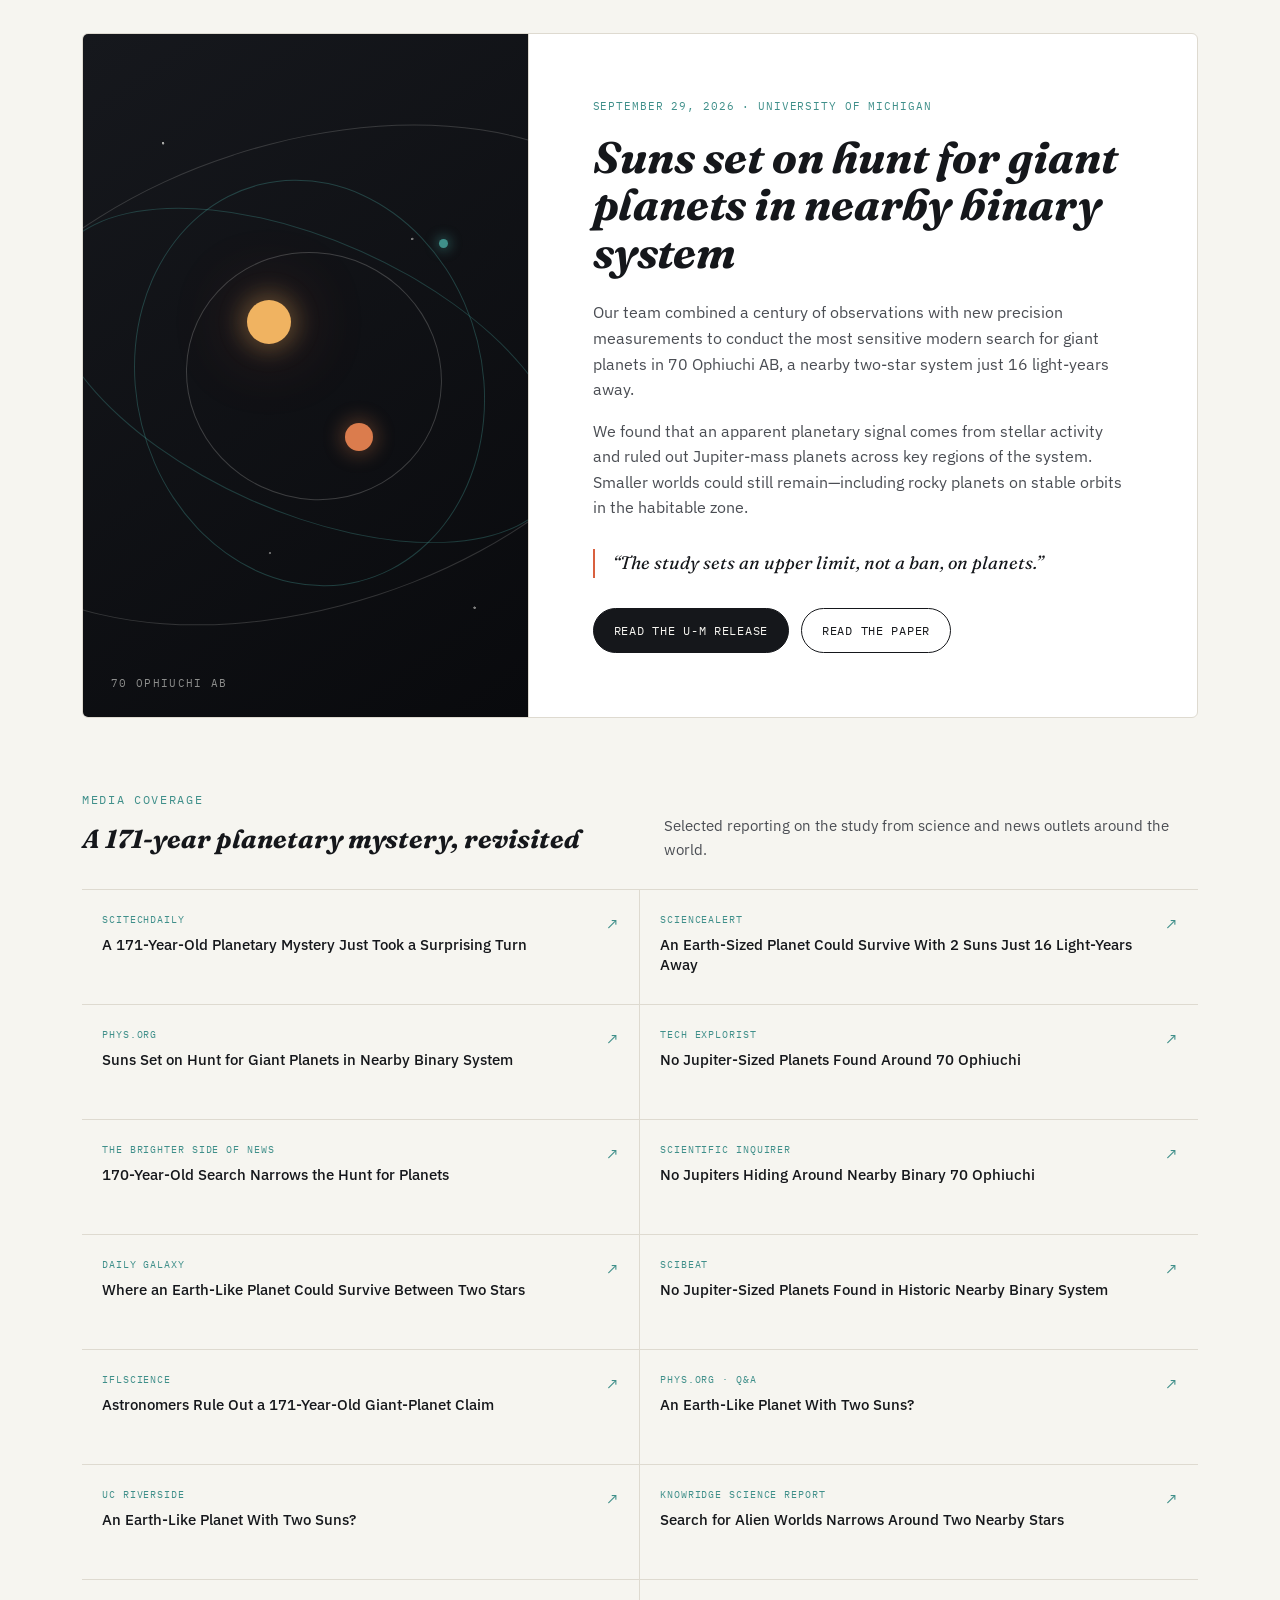
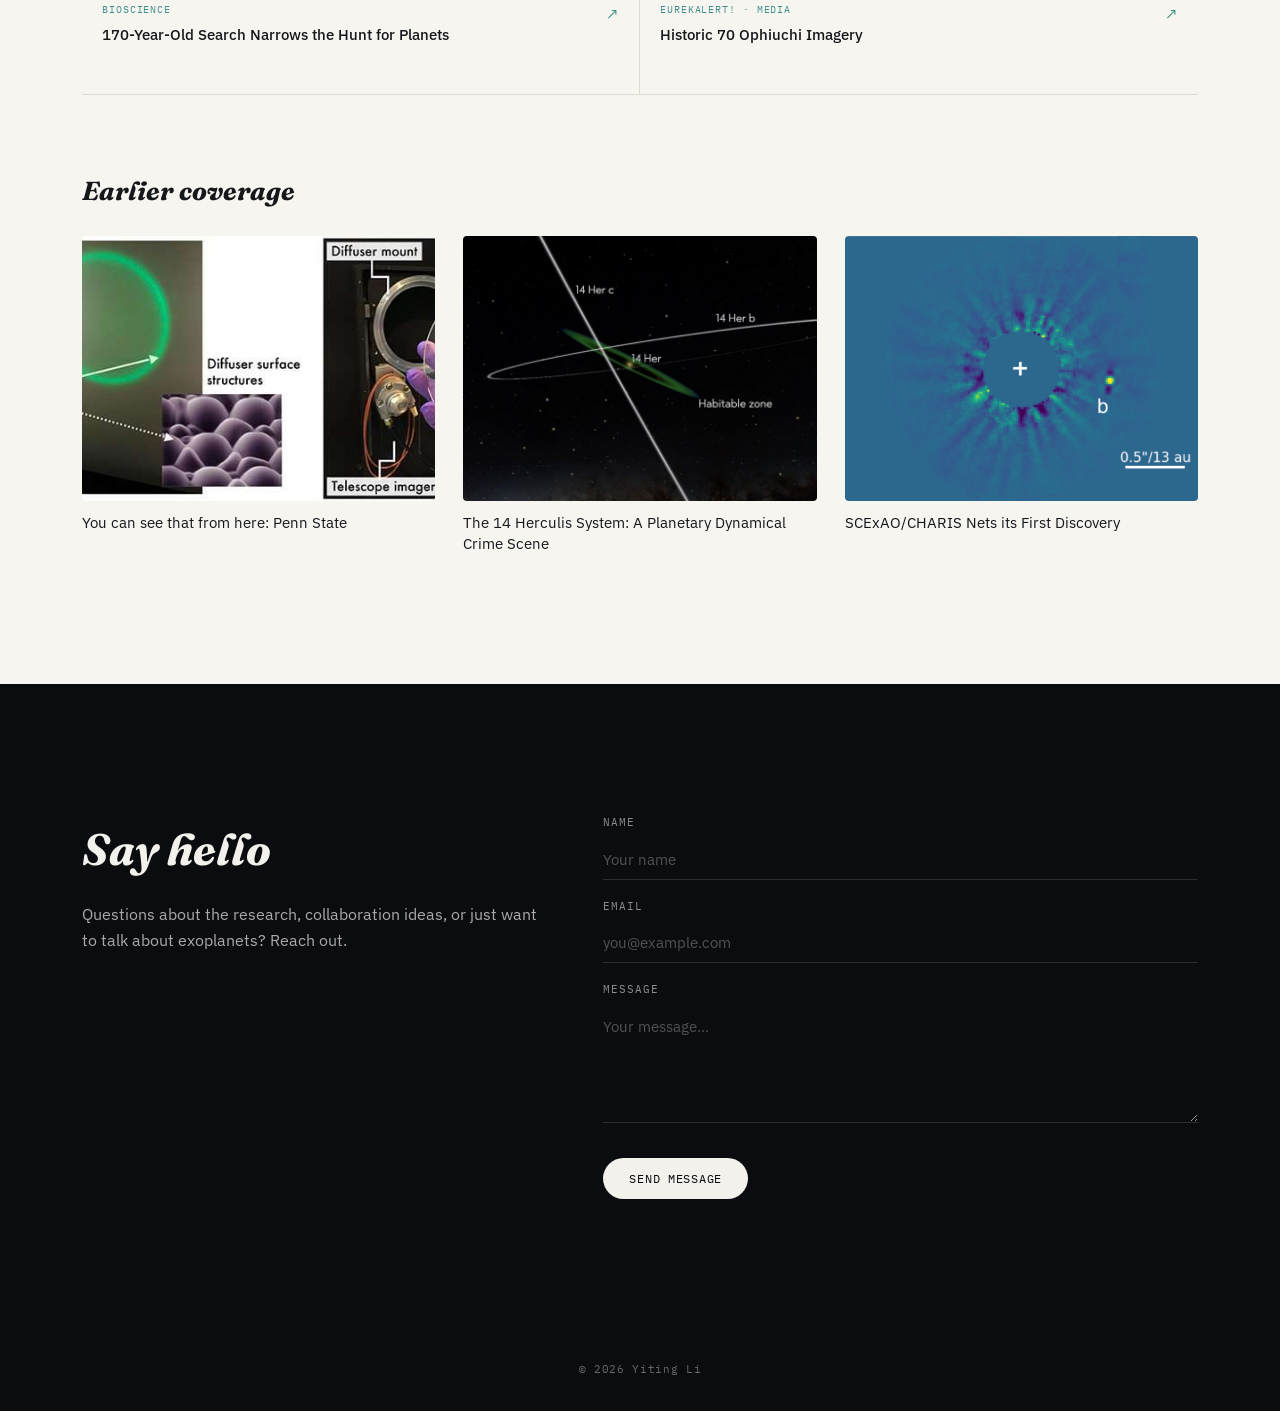
==== commit 776e823a: "Add 70 Ophiuchi press coverage" ====
--- a/index.html
+++ b/index.html
@@ -137,7 +137,7 @@
           <p class="project-tag">Fun Project</p>
           <h3>Prism</h3>
           <p>A daily arXiv digest: auto-curated astro-ph papers, delivered fresh every morning.</p>
-          <a class="link" href="https://prism-red-zeta.vercel.app/">Visit Prism</a>
+          <a class="link" href="https://prismdailyarxiv.com/">Visit Prism</a>
         </div>
         <div class="project-card placeholder-card">
           <p class="project-tag">Add Yours</p>
@@ -182,17 +182,68 @@
       <div class="section-head">
         <p class="eyebrow">Press</p>
         <h2>In the news</h2>
-      </div>
+        <p>Press releases and media coverage of my research.</p>
+      </div>
+
+      <article class="press-feature">
+        <div class="binary-art" aria-hidden="true">
+          <span class="binary-star binary-star-a"></span>
+          <span class="binary-star binary-star-b"></span>
+          <span class="binary-orbit binary-orbit-a"></span>
+          <span class="binary-orbit binary-orbit-b"></span>
+          <span class="binary-planet"></span>
+          <span class="system-label">70 Ophiuchi AB</span>
+        </div>
+        <div class="press-feature-copy">
+          <p class="press-meta">September 29, 2026 · University of Michigan</p>
+          <h3>Suns set on hunt for giant planets in nearby binary system</h3>
+          <p>Our team combined a century of observations with new precision measurements to conduct the most sensitive modern search for giant planets in 70 Ophiuchi AB, a nearby two-star system just 16 light-years away.</p>
+          <p>We found that an apparent planetary signal comes from stellar activity and ruled out Jupiter-mass planets across key regions of the system. Smaller worlds could still remain—including rocky planets on stable orbits in the habitable zone.</p>
+          <blockquote>“The study sets an upper limit, not a ban, on planets.”</blockquote>
+          <div class="press-actions">
+            <a class="btn press-primary" href="https://news.umich.edu/suns-set-on-hunt-for-giant-planets-in-nearby-binary-system/" target="_blank" rel="noopener noreferrer">Read the U-M release</a>
+            <a class="btn" href="https://doi.org/10.3847/1538-4357/ae9f52" target="_blank" rel="noopener noreferrer">Read the paper</a>
+          </div>
+        </div>
+      </article>
+
+      <div class="press-coverage">
+        <div class="press-coverage-head">
+          <div>
+            <p class="eyebrow">Media coverage</p>
+            <h3>A 171-year planetary mystery, revisited</h3>
+          </div>
+          <p>Selected reporting on the study from science and news outlets around the world.</p>
+        </div>
+        <ul class="coverage-links">
+          <li><a href="https://scitechdaily.com/a-171-year-old-planetary-mystery-just-took-a-surprising-turn/" target="_blank" rel="noopener noreferrer"><span>SciTechDaily</span><strong>A 171-Year-Old Planetary Mystery Just Took a Surprising Turn</strong></a></li>
+          <li><a href="https://www.sciencealert.com/an-earth-sized-planet-could-survive-with-2-suns-just-16-light-years-away" target="_blank" rel="noopener noreferrer"><span>ScienceAlert</span><strong>An Earth-Sized Planet Could Survive With 2 Suns Just 16 Light-Years Away</strong></a></li>
+          <li><a href="https://phys.org/news/2026-09-suns-giant-planets-nearby-binary.html" target="_blank" rel="noopener noreferrer"><span>Phys.org</span><strong>Suns Set on Hunt for Giant Planets in Nearby Binary System</strong></a></li>
+          <li><a href="https://www.techexplorist.com/two-suns-one-planet-hunt-no-giant-worlds-sight/105647/" target="_blank" rel="noopener noreferrer"><span>Tech Explorist</span><strong>No Jupiter-Sized Planets Found Around 70 Ophiuchi</strong></a></li>
+          <li><a href="https://www.thebrighterside.news/post/170-year-old-search-narrows-the-hunt-for-planets-around-nearby-binary-system-70-ophiuchi/" target="_blank" rel="noopener noreferrer"><span>The Brighter Side of News</span><strong>170-Year-Old Search Narrows the Hunt for Planets</strong></a></li>
+          <li><a href="https://scientificinquirer.com/2026/10/14/no-jupiters-hiding-around-nearby-binary-70-ophiuchi-a-century-of-data-shows/amp/" target="_blank" rel="noopener noreferrer"><span>Scientific Inquirer</span><strong>No Jupiters Hiding Around Nearby Binary 70 Ophiuchi</strong></a></li>
+          <li><a href="https://dailygalaxy.com/2026/10/earth-like-planet-between-two-stars/" target="_blank" rel="noopener noreferrer"><span>Daily Galaxy</span><strong>Where an Earth-Like Planet Could Survive Between Two Stars</strong></a></li>
+          <li><a href="https://scibeat.com/articles/no-jupiter-sized-planets-found-in-historic-nearby-binary-system-40c589ea" target="_blank" rel="noopener noreferrer"><span>SciBeat</span><strong>No Jupiter-Sized Planets Found in Historic Nearby Binary System</strong></a></li>
+          <li><a href="https://www.iflscience.com/in-1855-astronomers-saw-signs-of-a-giant-planet-around-70-ophiuchi-171-years-later-astronomers-have-ruled-it-out-84803" target="_blank" rel="noopener noreferrer"><span>IFLScience</span><strong>Astronomers Rule Out a 171-Year-Old Giant-Planet Claim</strong></a></li>
+          <li><a href="https://phys.org/news/2026-09-qa-earth-planet-suns.html" target="_blank" rel="noopener noreferrer"><span>Phys.org · Q&amp;A</span><strong>An Earth-Like Planet With Two Suns?</strong></a></li>
+          <li><a href="https://news.ucr.edu/articles/2026/09/29/earth-planet-two-suns" target="_blank" rel="noopener noreferrer"><span>UC Riverside</span><strong>An Earth-Like Planet With Two Suns?</strong></a></li>
+          <li><a href="https://knowridge.com/2026/09/search-for-alien-worlds-narrows-around-two-stars-just-16-light-years-away/" target="_blank" rel="noopener noreferrer"><span>Knowridge Science Report</span><strong>Search for Alien Worlds Narrows Around Two Nearby Stars</strong></a></li>
+          <li><a href="https://www.bioscience.com.pk/en/subject/astronomy/170-year-old-search-narrows-the-hunt-for-planets-around-nearby-binary-system-70-ophiuchi" target="_blank" rel="noopener noreferrer"><span>BioScience</span><strong>170-Year-Old Search Narrows the Hunt for Planets</strong></a></li>
+          <li><a href="https://www.eurekalert.org/multimedia/1154319" target="_blank" rel="noopener noreferrer"><span>EurekAlert! · Media</span><strong>Historic 70 Ophiuchi Imagery</strong></a></li>
+        </ul>
+      </div>
+
+      <h3 class="earlier-press-title">Earlier coverage</h3>
       <div class="press-grid">
-        <a class="press-card" href="https://www.psu.edu/news/research/story/you-can-see-here/">
+        <a class="press-card" href="https://www.psu.edu/news/research/story/you-can-see-here/" target="_blank" rel="noopener noreferrer">
           <figure><img src="assets/images/1-telescopeatt.jpg" alt="" /></figure>
           <figcaption>You can see that from here: Penn State</figcaption>
         </a>
-        <a class="press-card" href="https://bdnyc.org/blog/2022/01/20/the-14-herculis-system-a-planetary-dynamical-crime-scene/">
+        <a class="press-card" href="https://bdnyc.org/blog/2022/01/20/the-14-herculis-system-a-planetary-dynamical-crime-scene/" target="_blank" rel="noopener noreferrer">
           <figure><img src="assets/images/14her.jpg" alt="" /></figure>
           <figcaption>The 14 Herculis System: A Planetary Dynamical Crime Scene</figcaption>
         </a>
-        <a class="press-card" href="https://subarutelescope.org/en/results/2020/12/10/2918.html">
+        <a class="press-card" href="https://subarutelescope.org/en/results/2020/12/10/2918.html" target="_blank" rel="noopener noreferrer">
           <figure><img src="assets/images/subaru.jpg" alt="" /></figure>
           <figcaption>SCExAO/CHARIS Nets its First Discovery</figcaption>
         </a>
--- a/assets/css/redesign.css
+++ b/assets/css/redesign.css
@@ -367,6 +367,187 @@
 }
 
 /* ---------- press ---------- */
+.press-feature {
+  display: grid;
+  grid-template-columns: minmax(280px, 0.9fr) minmax(0, 1.35fr);
+  min-height: 500px;
+  margin-bottom: 72px;
+  overflow: hidden;
+  border: 1px solid var(--line);
+  border-radius: 6px;
+  background: #fff;
+}
+.binary-art {
+  position: relative;
+  min-height: 100%;
+  overflow: hidden;
+  background:
+    radial-gradient(circle at 18% 16%, rgba(246, 245, 240, 0.65) 0 1px, transparent 1.5px),
+    radial-gradient(circle at 74% 30%, rgba(246, 245, 240, 0.45) 0 1px, transparent 1.5px),
+    radial-gradient(circle at 42% 76%, rgba(246, 245, 240, 0.38) 0 1px, transparent 1.5px),
+    radial-gradient(circle at 88% 84%, rgba(246, 245, 240, 0.5) 0 1px, transparent 1.5px),
+    linear-gradient(145deg, #16181d, #090a0d);
+  border-right: 1px solid var(--line);
+}
+.binary-art::before,
+.binary-art::after {
+  content: "";
+  position: absolute;
+  inset: 16% -36%;
+  border: 1px solid rgba(246, 245, 240, 0.16);
+  border-radius: 50%;
+  transform: rotate(-18deg);
+}
+.binary-art::after {
+  inset: 30% -12%;
+  border-color: rgba(63, 143, 138, 0.35);
+  transform: rotate(24deg);
+}
+.binary-star,
+.binary-planet {
+  position: absolute;
+  display: block;
+  border-radius: 50%;
+}
+.binary-star-a {
+  top: 39%;
+  left: 37%;
+  width: 44px;
+  height: 44px;
+  background: #f0b361;
+  box-shadow: 0 0 22px 7px rgba(240, 179, 97, 0.28), 0 0 70px 12px rgba(217, 96, 63, 0.18);
+}
+.binary-star-b {
+  top: 57%;
+  left: 59%;
+  width: 28px;
+  height: 28px;
+  background: #db7c4d;
+  box-shadow: 0 0 18px 5px rgba(219, 124, 77, 0.28);
+}
+.binary-orbit {
+  position: absolute;
+  display: block;
+  border: 1px solid rgba(246, 245, 240, 0.2);
+  border-radius: 50%;
+}
+.binary-orbit-a {
+  top: 32%;
+  left: 23%;
+  width: 58%;
+  height: 36%;
+  transform: rotate(25deg);
+}
+.binary-orbit-b {
+  top: 21%;
+  left: 12%;
+  width: 78%;
+  height: 60%;
+  border-color: rgba(63, 143, 138, 0.38);
+  transform: rotate(-14deg);
+}
+.binary-planet {
+  top: 30%;
+  right: 18%;
+  width: 9px;
+  height: 9px;
+  background: var(--blueshift);
+  box-shadow: 0 0 12px 3px rgba(63, 143, 138, 0.45);
+}
+.system-label {
+  position: absolute;
+  left: 28px;
+  bottom: 24px;
+  font-family: var(--mono);
+  font-size: 11px;
+  letter-spacing: 0.12em;
+  text-transform: uppercase;
+  color: rgba(246, 245, 240, 0.55);
+}
+.press-feature-copy { padding: clamp(34px, 5vw, 64px); }
+.press-meta {
+  margin: 0 0 18px;
+  font-family: var(--mono);
+  font-size: 11px;
+  letter-spacing: 0.08em;
+  text-transform: uppercase;
+  color: var(--blueshift);
+}
+.press-feature-copy h3 {
+  max-width: 18ch;
+  margin: 0 0 24px;
+  font-family: var(--display);
+  font-size: clamp(29px, 3.5vw, 44px);
+  font-style: italic;
+  line-height: 1.08;
+}
+.press-feature-copy > p:not(.press-meta) { margin: 0 0 16px; color: var(--ink-soft); }
+.press-feature-copy blockquote {
+  margin: 28px 0;
+  padding-left: 18px;
+  border-left: 2px solid var(--redshift);
+  font-family: var(--display);
+  font-size: 18px;
+  font-style: italic;
+}
+.press-actions { display: flex; flex-wrap: wrap; gap: 12px; margin-top: 30px; }
+.press-actions .press-primary { background: var(--ink); color: var(--paper); }
+.press-actions .press-primary:hover { background: var(--blueshift); border-color: var(--blueshift); }
+.press-coverage { margin-bottom: 76px; }
+.press-coverage-head {
+  display: grid;
+  grid-template-columns: 1fr 1fr;
+  gap: 48px;
+  align-items: end;
+  margin-bottom: 28px;
+}
+.press-coverage-head .eyebrow { margin-bottom: 10px; }
+.press-coverage-head h3,
+.earlier-press-title {
+  margin: 0;
+  font-family: var(--display);
+  font-size: 26px;
+  font-style: italic;
+}
+.press-coverage-head > p { margin: 0; color: var(--ink-soft); font-size: 14.5px; }
+.coverage-links {
+  display: grid;
+  grid-template-columns: repeat(2, minmax(0, 1fr));
+  margin: 0;
+  padding: 0;
+  border-top: 1px solid var(--line);
+  list-style: none;
+}
+.coverage-links li { border-bottom: 1px solid var(--line); }
+.coverage-links li:nth-child(odd) { border-right: 1px solid var(--line); }
+.coverage-links a {
+  position: relative;
+  display: block;
+  min-height: 114px;
+  padding: 22px 50px 22px 20px;
+  text-decoration: none;
+  transition: background 0.2s ease;
+}
+.coverage-links a::after {
+  content: "↗";
+  position: absolute;
+  top: 22px;
+  right: 20px;
+  color: var(--blueshift);
+  font-size: 16px;
+}
+.coverage-links a:hover { background: var(--paper-dim); }
+.coverage-links span {
+  display: block;
+  margin-bottom: 7px;
+  font-family: var(--mono);
+  font-size: 10px;
+  letter-spacing: 0.09em;
+  text-transform: uppercase;
+  color: var(--blueshift);
+}
+.coverage-links strong { display: block; font-size: 14.5px; line-height: 1.4; font-weight: 500; }
+.earlier-press-title { margin-bottom: 24px; }
 .press-grid {
   display: grid;
   grid-template-columns: repeat(3, 1fr);
@@ -379,7 +560,18 @@
 .press-card figcaption { margin-top: 12px; font-size: 14.5px; line-height: 1.4; }
 
 @media (max-width: 900px) {
+  .press-feature { grid-template-columns: 1fr; }
+  .binary-art { min-height: 340px; border-right: 0; border-bottom: 1px solid var(--line); }
+  .press-coverage-head { grid-template-columns: 1fr; gap: 12px; }
   .press-grid { grid-template-columns: 1fr; }
+}
+
+@media (max-width: 640px) {
+  .coverage-links { grid-template-columns: 1fr; }
+  .coverage-links li:nth-child(odd) { border-right: 0; }
+  .binary-art { min-height: 280px; }
+  .press-feature-copy { padding: 30px 24px 34px; }
+  .press-feature-copy h3 { max-width: none; }
 }
 
 /* ---------- contact ---------- */
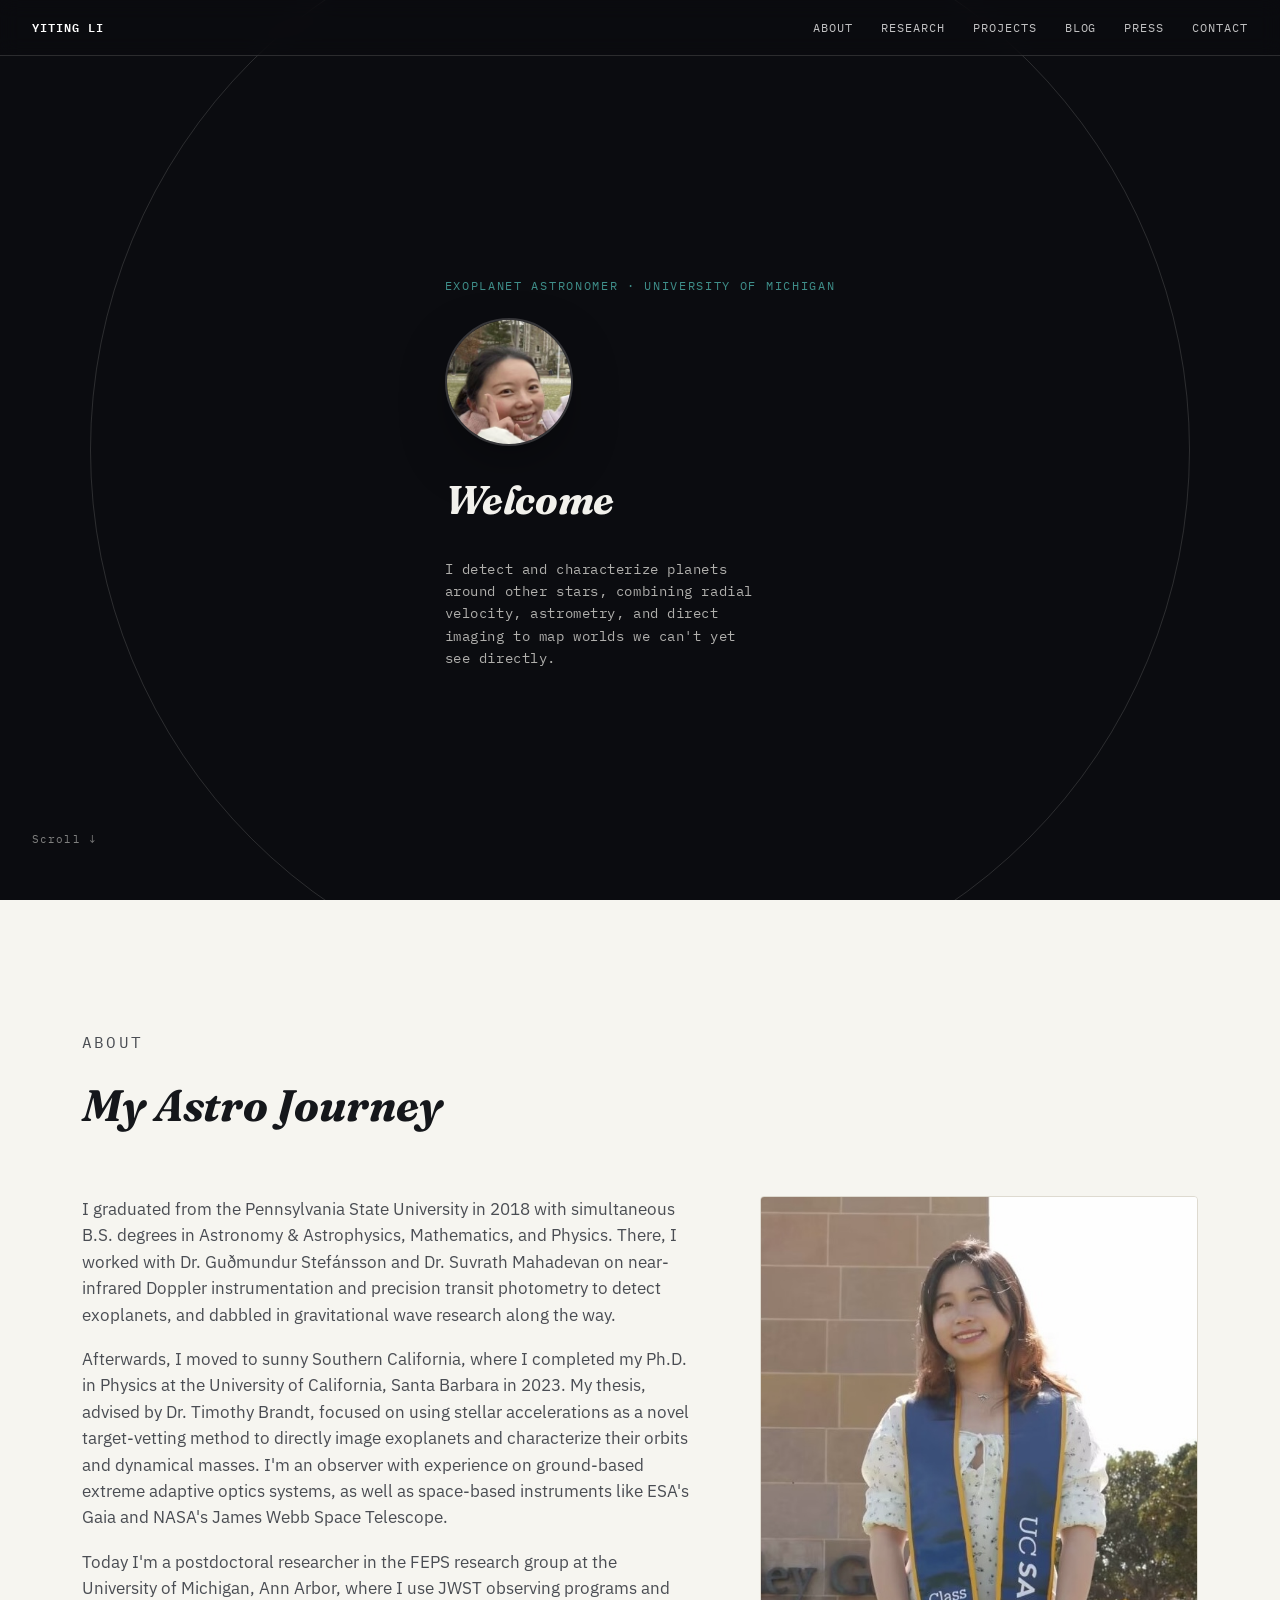
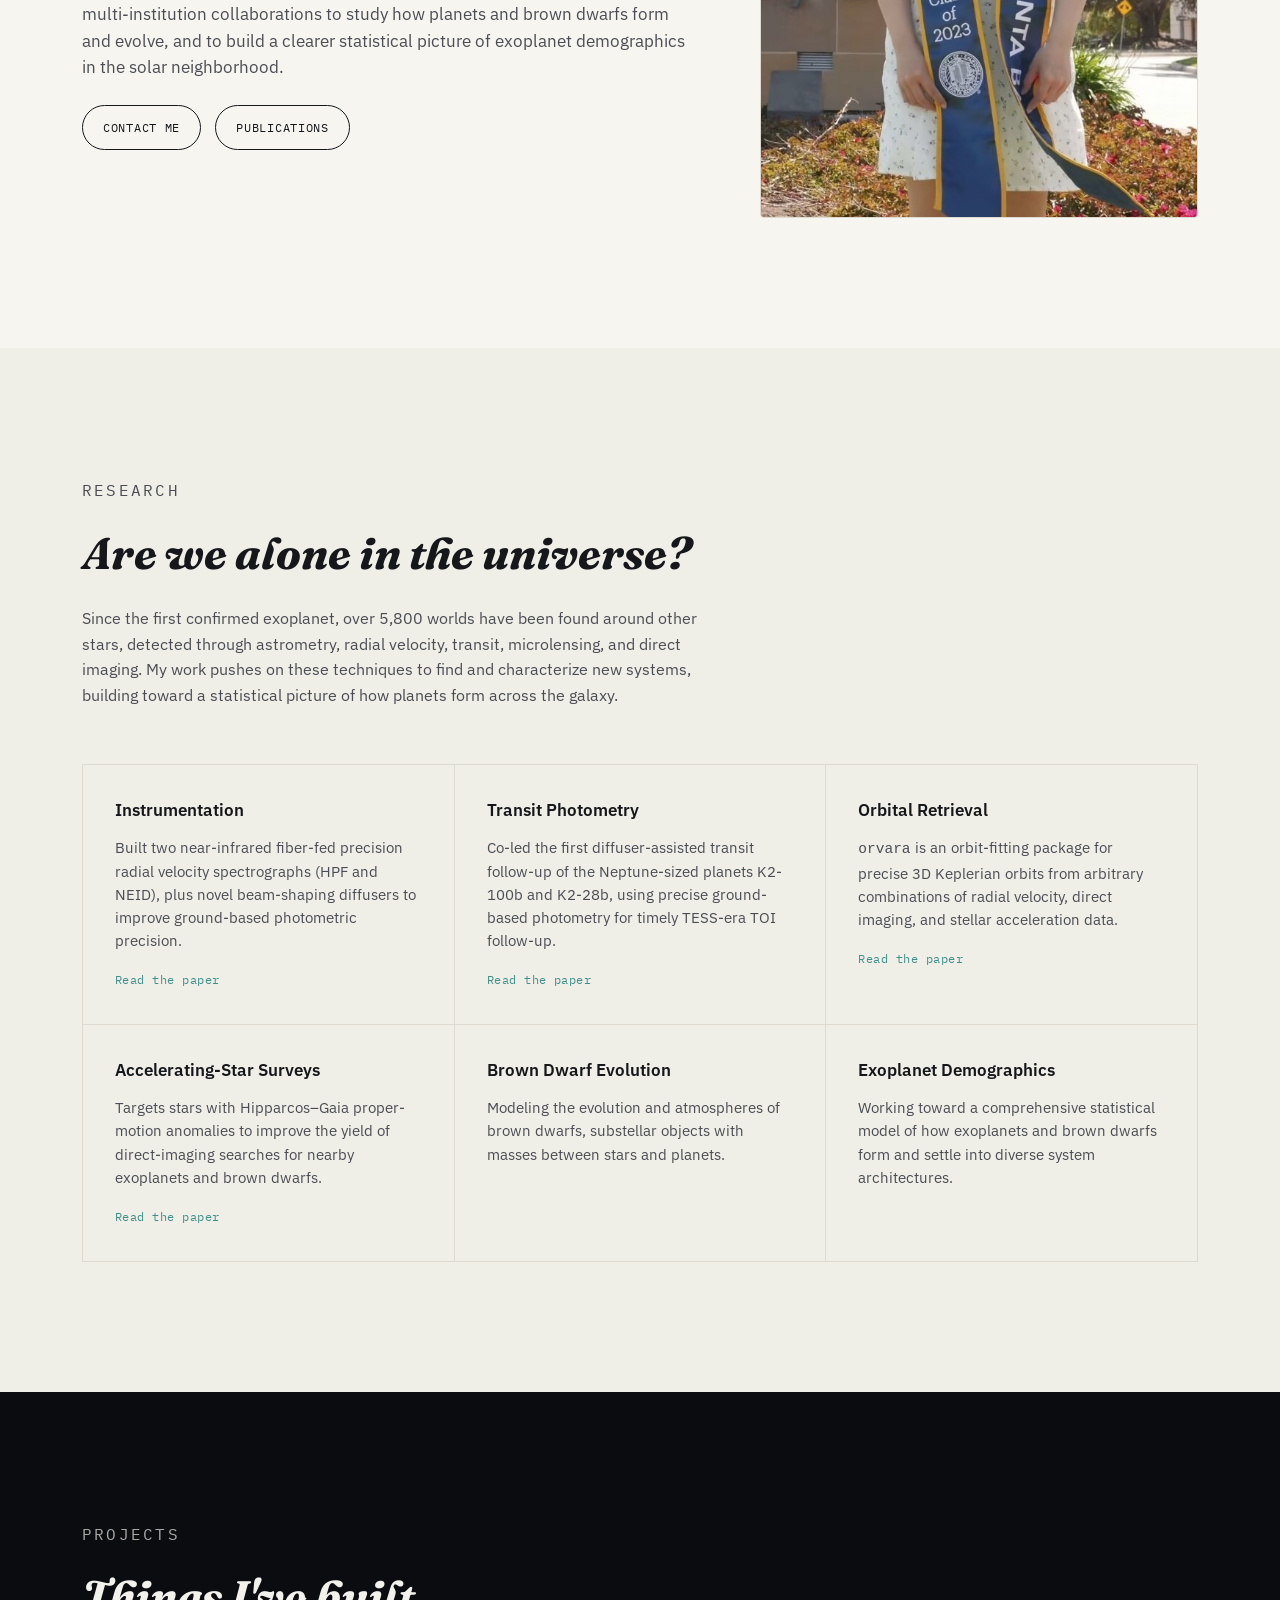
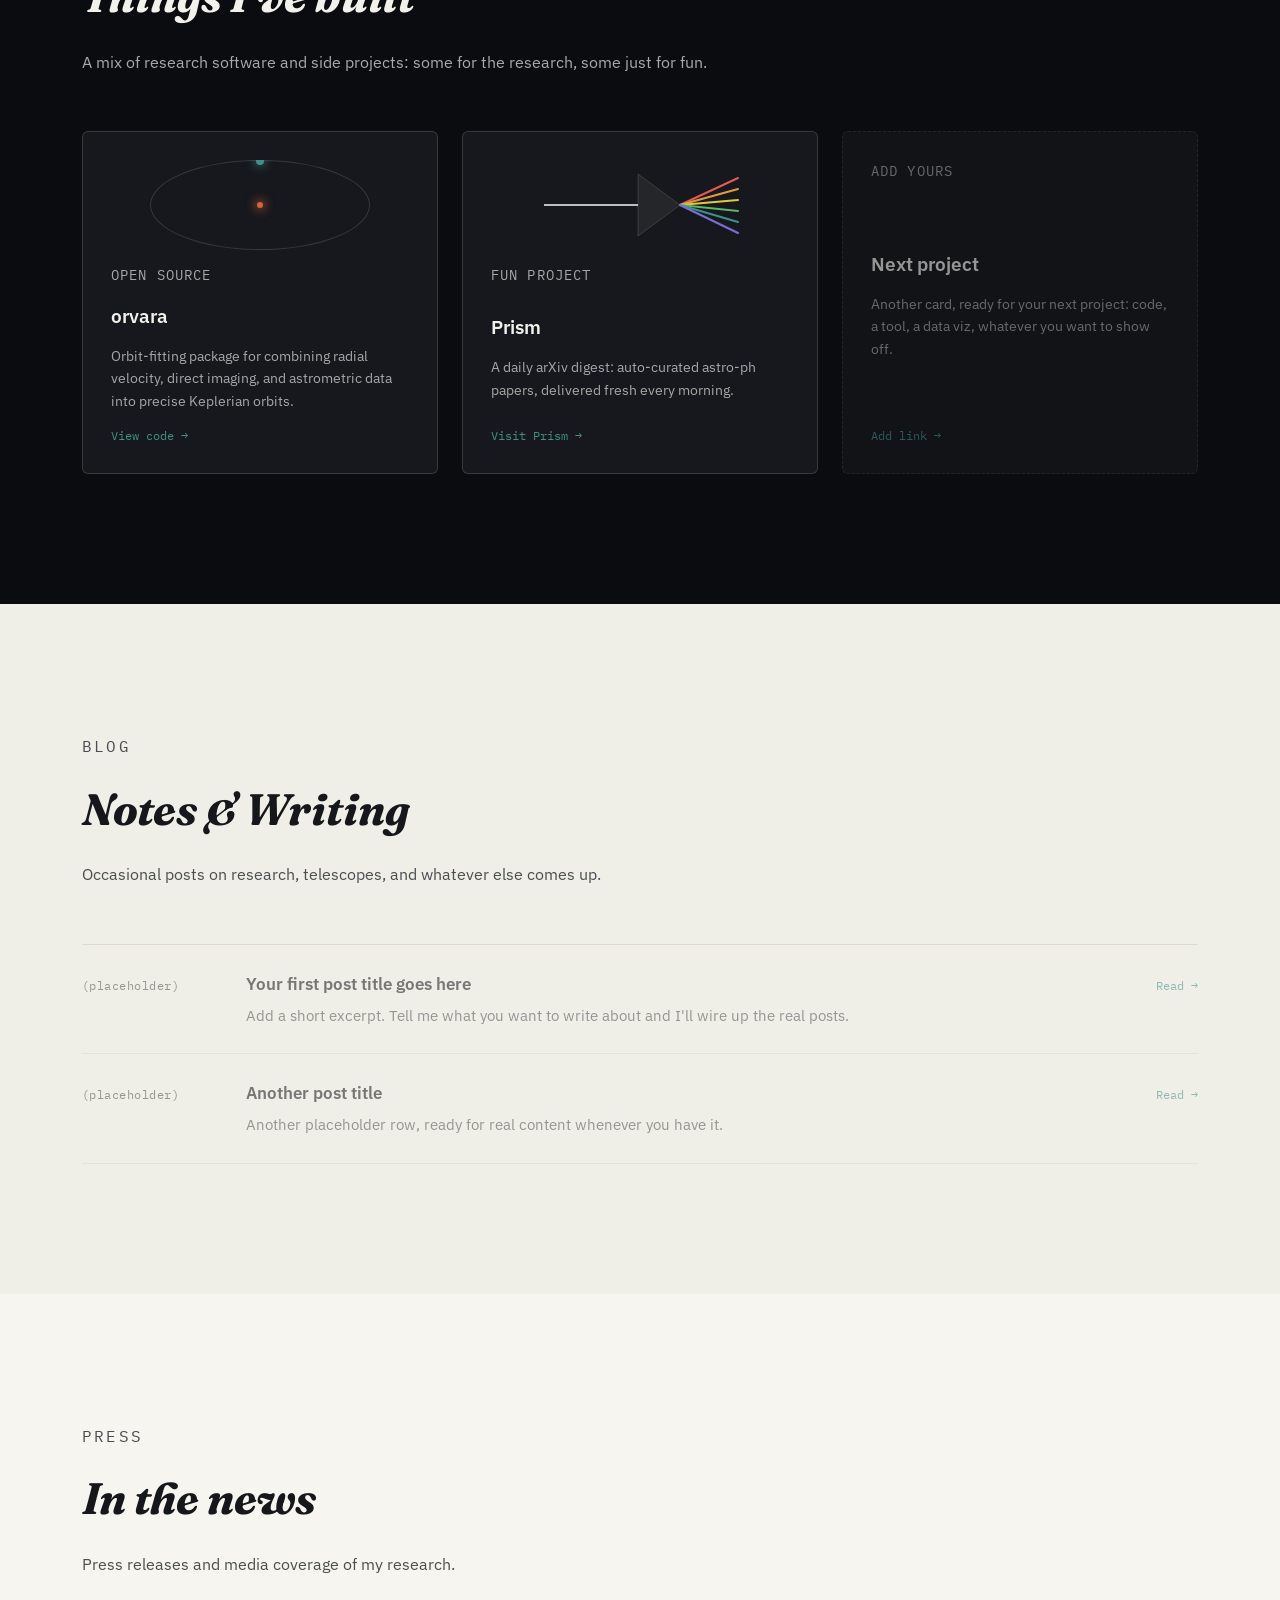
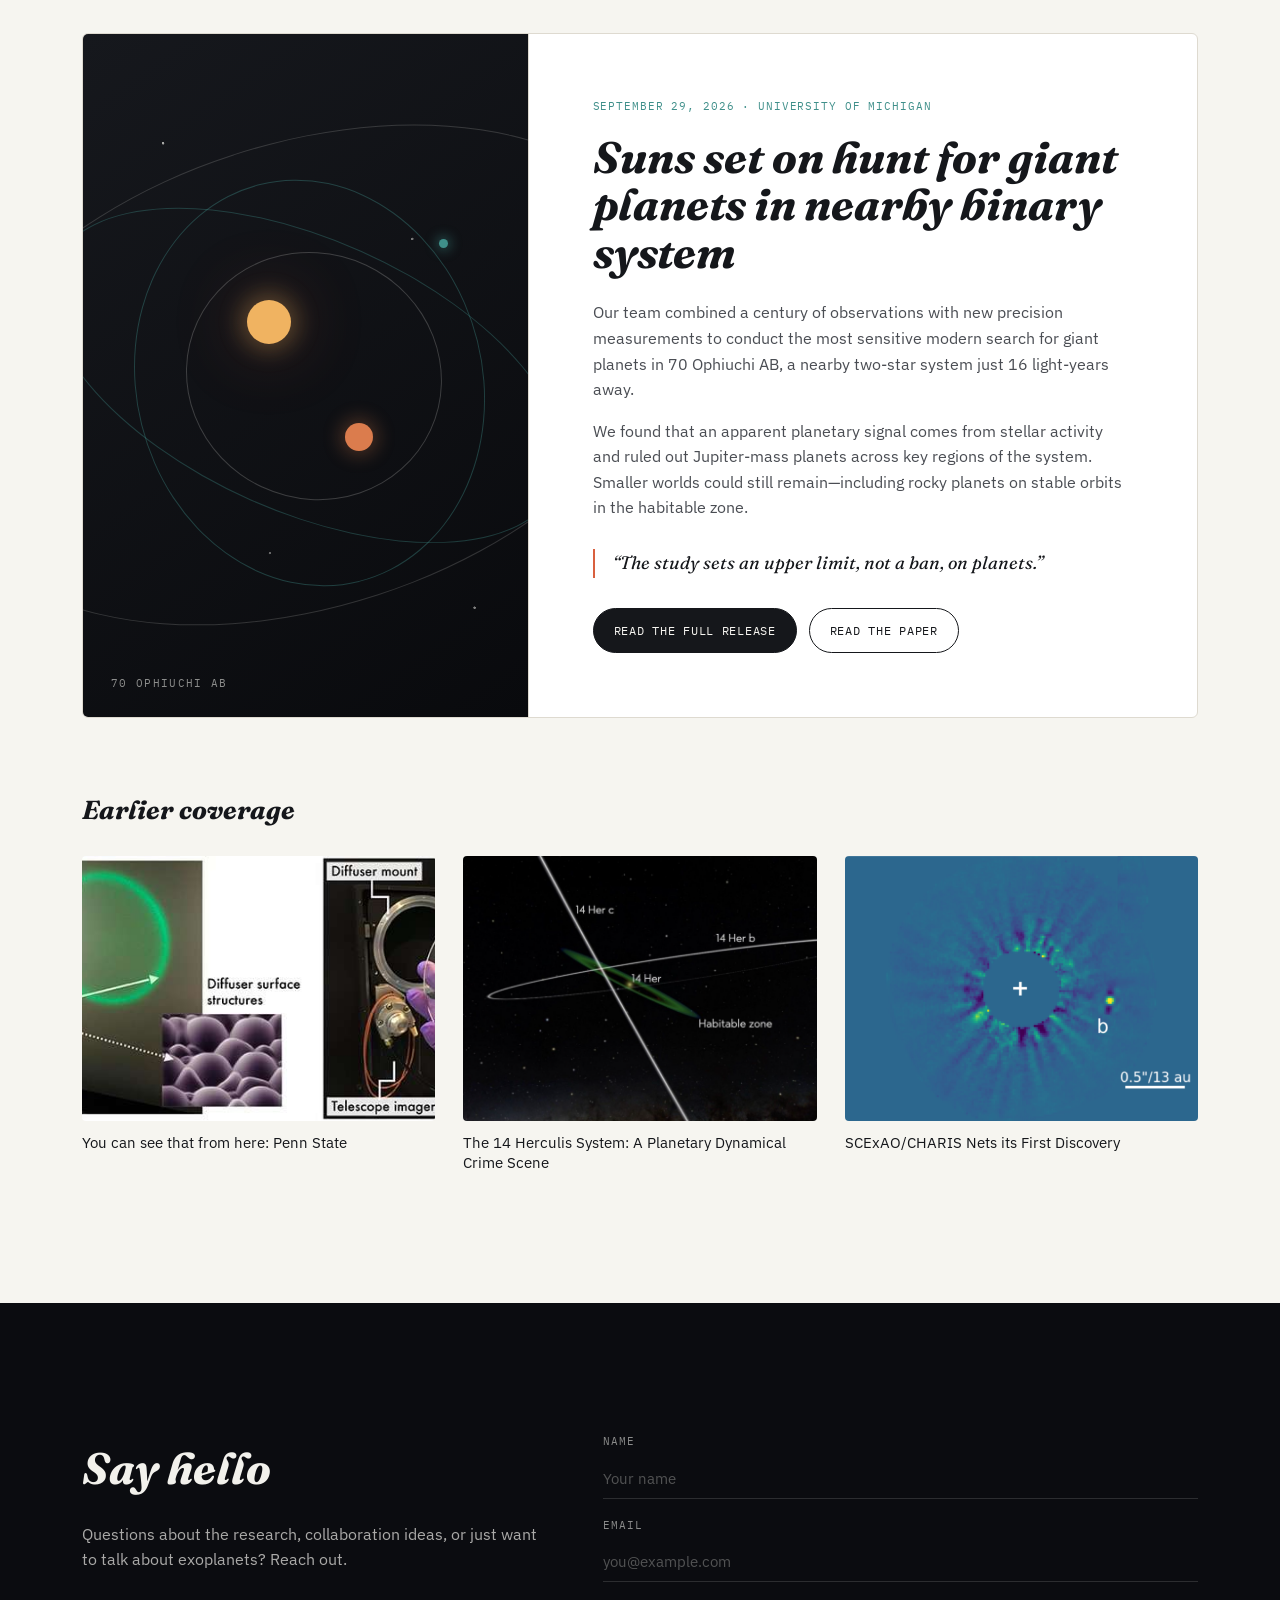
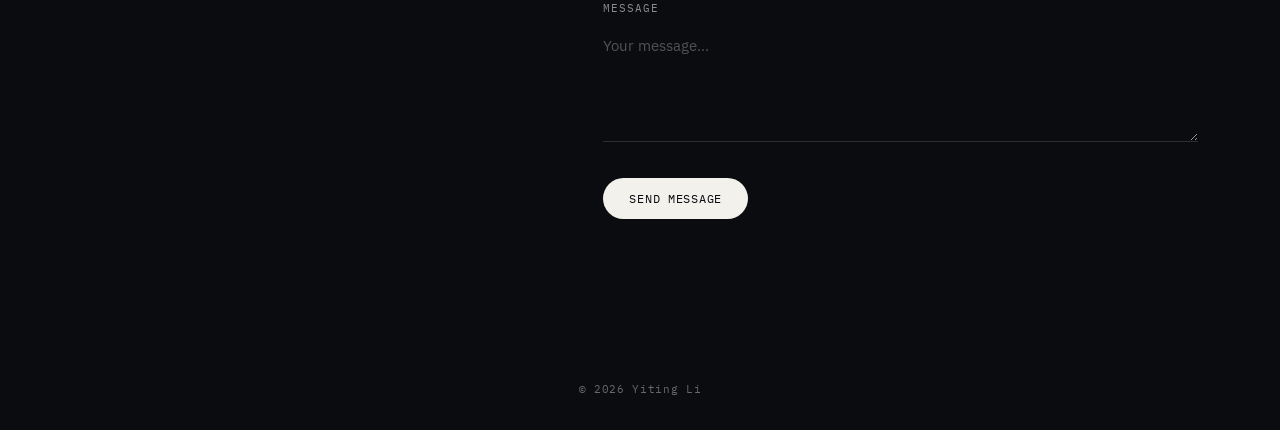
==== commit acbd2095: "Move press coverage to dedicated article" ====
--- a/index.html
+++ b/index.html
@@ -201,37 +201,11 @@
           <p>We found that an apparent planetary signal comes from stellar activity and ruled out Jupiter-mass planets across key regions of the system. Smaller worlds could still remain—including rocky planets on stable orbits in the habitable zone.</p>
           <blockquote>“The study sets an upper limit, not a ban, on planets.”</blockquote>
           <div class="press-actions">
-            <a class="btn press-primary" href="https://news.umich.edu/suns-set-on-hunt-for-giant-planets-in-nearby-binary-system/" target="_blank" rel="noopener noreferrer">Read the U-M release</a>
+            <a class="btn press-primary" href="press/70-ophiuchi.html">Read the full release</a>
             <a class="btn" href="https://doi.org/10.3847/1538-4357/ae9f52" target="_blank" rel="noopener noreferrer">Read the paper</a>
           </div>
         </div>
       </article>
-
-      <div class="press-coverage">
-        <div class="press-coverage-head">
-          <div>
-            <p class="eyebrow">Media coverage</p>
-            <h3>A 171-year planetary mystery, revisited</h3>
-          </div>
-          <p>Selected reporting on the study from science and news outlets around the world.</p>
-        </div>
-        <ul class="coverage-links">
-          <li><a href="https://scitechdaily.com/a-171-year-old-planetary-mystery-just-took-a-surprising-turn/" target="_blank" rel="noopener noreferrer"><span>SciTechDaily</span><strong>A 171-Year-Old Planetary Mystery Just Took a Surprising Turn</strong></a></li>
-          <li><a href="https://www.sciencealert.com/an-earth-sized-planet-could-survive-with-2-suns-just-16-light-years-away" target="_blank" rel="noopener noreferrer"><span>ScienceAlert</span><strong>An Earth-Sized Planet Could Survive With 2 Suns Just 16 Light-Years Away</strong></a></li>
-          <li><a href="https://phys.org/news/2026-09-suns-giant-planets-nearby-binary.html" target="_blank" rel="noopener noreferrer"><span>Phys.org</span><strong>Suns Set on Hunt for Giant Planets in Nearby Binary System</strong></a></li>
-          <li><a href="https://www.techexplorist.com/two-suns-one-planet-hunt-no-giant-worlds-sight/105647/" target="_blank" rel="noopener noreferrer"><span>Tech Explorist</span><strong>No Jupiter-Sized Planets Found Around 70 Ophiuchi</strong></a></li>
-          <li><a href="https://www.thebrighterside.news/post/170-year-old-search-narrows-the-hunt-for-planets-around-nearby-binary-system-70-ophiuchi/" target="_blank" rel="noopener noreferrer"><span>The Brighter Side of News</span><strong>170-Year-Old Search Narrows the Hunt for Planets</strong></a></li>
-          <li><a href="https://scientificinquirer.com/2026/10/14/no-jupiters-hiding-around-nearby-binary-70-ophiuchi-a-century-of-data-shows/amp/" target="_blank" rel="noopener noreferrer"><span>Scientific Inquirer</span><strong>No Jupiters Hiding Around Nearby Binary 70 Ophiuchi</strong></a></li>
-          <li><a href="https://dailygalaxy.com/2026/10/earth-like-planet-between-two-stars/" target="_blank" rel="noopener noreferrer"><span>Daily Galaxy</span><strong>Where an Earth-Like Planet Could Survive Between Two Stars</strong></a></li>
-          <li><a href="https://scibeat.com/articles/no-jupiter-sized-planets-found-in-historic-nearby-binary-system-40c589ea" target="_blank" rel="noopener noreferrer"><span>SciBeat</span><strong>No Jupiter-Sized Planets Found in Historic Nearby Binary System</strong></a></li>
-          <li><a href="https://www.iflscience.com/in-1855-astronomers-saw-signs-of-a-giant-planet-around-70-ophiuchi-171-years-later-astronomers-have-ruled-it-out-84803" target="_blank" rel="noopener noreferrer"><span>IFLScience</span><strong>Astronomers Rule Out a 171-Year-Old Giant-Planet Claim</strong></a></li>
-          <li><a href="https://phys.org/news/2026-09-qa-earth-planet-suns.html" target="_blank" rel="noopener noreferrer"><span>Phys.org · Q&amp;A</span><strong>An Earth-Like Planet With Two Suns?</strong></a></li>
-          <li><a href="https://news.ucr.edu/articles/2026/09/29/earth-planet-two-suns" target="_blank" rel="noopener noreferrer"><span>UC Riverside</span><strong>An Earth-Like Planet With Two Suns?</strong></a></li>
-          <li><a href="https://knowridge.com/2026/09/search-for-alien-worlds-narrows-around-two-stars-just-16-light-years-away/" target="_blank" rel="noopener noreferrer"><span>Knowridge Science Report</span><strong>Search for Alien Worlds Narrows Around Two Nearby Stars</strong></a></li>
-          <li><a href="https://www.bioscience.com.pk/en/subject/astronomy/170-year-old-search-narrows-the-hunt-for-planets-around-nearby-binary-system-70-ophiuchi" target="_blank" rel="noopener noreferrer"><span>BioScience</span><strong>170-Year-Old Search Narrows the Hunt for Planets</strong></a></li>
-          <li><a href="https://www.eurekalert.org/multimedia/1154319" target="_blank" rel="noopener noreferrer"><span>EurekAlert! · Media</span><strong>Historic 70 Ophiuchi Imagery</strong></a></li>
-        </ul>
-      </div>
 
       <h3 class="earlier-press-title">Earlier coverage</h3>
       <div class="press-grid">
--- a/assets/css/redesign.css
+++ b/assets/css/redesign.css
@@ -559,11 +559,122 @@
 .press-card:hover img { transform: scale(1.05); }
 .press-card figcaption { margin-top: 12px; font-size: 14.5px; line-height: 1.4; }
 
+/* ---------- press article ---------- */
+.article-nav .wordmark { text-decoration: none; }
+.article-header {
+  padding: 145px 0 210px;
+  color: var(--bone);
+  background: var(--void);
+}
+.article-header-wrap { max-width: 940px; }
+.article-back {
+  display: inline-block;
+  margin-bottom: 64px;
+  font-family: var(--mono);
+  font-size: 11px;
+  letter-spacing: 0.08em;
+  text-decoration: none;
+  text-transform: uppercase;
+  color: rgba(246, 245, 240, 0.58);
+}
+.article-back:hover { color: var(--bone); }
+.article-header .press-meta { color: var(--blueshift); }
+.article-header h1 {
+  max-width: 900px;
+  margin: 0 0 28px;
+  font-family: var(--display);
+  font-size: clamp(42px, 6.5vw, 76px);
+  font-style: italic;
+  line-height: 1.03;
+  letter-spacing: -0.025em;
+}
+.article-deck {
+  max-width: 700px;
+  margin: 0;
+  font-size: clamp(18px, 2vw, 22px);
+  color: rgba(246, 245, 240, 0.68);
+}
+.article-visual-wrap { margin-top: -135px; }
+.article-system-art {
+  height: 410px;
+  min-height: 0;
+  border: 1px solid rgba(246, 245, 240, 0.12);
+  border-radius: 6px;
+}
+.article-system-art .binary-star-a { top: 42%; left: 42%; width: 58px; height: 58px; }
+.article-system-art .binary-star-b { top: 58%; left: 57%; width: 36px; height: 36px; }
+.article-system-art .binary-planet { top: 23%; right: 24%; }
+.article-layout {
+  display: grid;
+  grid-template-columns: minmax(0, 1fr) 280px;
+  gap: 92px;
+  align-items: start;
+  padding-top: 100px;
+  padding-bottom: 120px;
+  max-width: 1040px;
+}
+.article-prose { max-width: 680px; }
+.article-prose p { margin: 0 0 24px; color: var(--ink-soft); font-size: 17px; line-height: 1.75; }
+.article-prose .article-lead {
+  margin-bottom: 48px;
+  font-family: var(--display);
+  font-size: 24px;
+  font-style: italic;
+  line-height: 1.5;
+  color: var(--ink);
+}
+.article-prose h2 {
+  margin: 54px 0 18px;
+  font-family: var(--display);
+  font-size: 30px;
+  font-style: italic;
+}
+.article-prose blockquote {
+  margin: 48px 0;
+  padding: 8px 0 8px 26px;
+  border-left: 2px solid var(--redshift);
+  font-family: var(--display);
+  font-size: 25px;
+  font-style: italic;
+  line-height: 1.45;
+}
+.article-actions { margin-top: 46px; }
+.article-facts {
+  position: sticky;
+  top: 100px;
+  padding: 28px;
+  border-top: 2px solid var(--redshift);
+  background: var(--paper-dim);
+}
+.article-facts .eyebrow { margin-bottom: 22px; }
+.article-facts dl { margin: 0; }
+.article-facts dl div { padding: 14px 0; border-top: 1px solid var(--line); }
+.article-facts dt {
+  margin-bottom: 4px;
+  font-family: var(--mono);
+  font-size: 10px;
+  letter-spacing: 0.08em;
+  text-transform: uppercase;
+  color: var(--ink-soft);
+}
+.article-facts dd { margin: 0; font-size: 14px; font-weight: 500; }
+.article-coverage-section { padding: 110px 0; }
+.article-coverage-section .press-coverage { margin-bottom: 0; }
+.article-coverage-section .press-coverage-head h2 {
+  margin: 0;
+  font-family: var(--display);
+  font-size: 32px;
+  font-style: italic;
+}
+.press-article-page .site-footer { background: var(--void); color: rgba(246, 245, 240, 0.55); }
+
 @media (max-width: 900px) {
   .press-feature { grid-template-columns: 1fr; }
   .binary-art { min-height: 340px; border-right: 0; border-bottom: 1px solid var(--line); }
   .press-coverage-head { grid-template-columns: 1fr; gap: 12px; }
   .press-grid { grid-template-columns: 1fr; }
+  .article-layout { grid-template-columns: 1fr; gap: 60px; }
+  .article-facts { position: static; }
 }
 
 @media (max-width: 640px) {
@@ -572,6 +683,16 @@
   .binary-art { min-height: 280px; }
   .press-feature-copy { padding: 30px 24px 34px; }
   .press-feature-copy h3 { max-width: none; }
+  .article-header { padding: 110px 0 150px; }
+  .article-back { margin-bottom: 46px; }
+  .article-visual-wrap { margin-top: -90px; }
+  .article-system-art { height: 270px; min-height: 0; }
+  .article-system-art .system-label { left: 20px; bottom: 18px; }
+  .article-layout { padding-top: 64px; padding-bottom: 80px; }
+  .article-prose p { font-size: 16px; }
+  .article-prose .article-lead { font-size: 21px; }
+  .article-prose blockquote { font-size: 21px; }
+  .article-coverage-section { padding: 80px 0; }
 }
 
 /* ---------- contact ---------- */
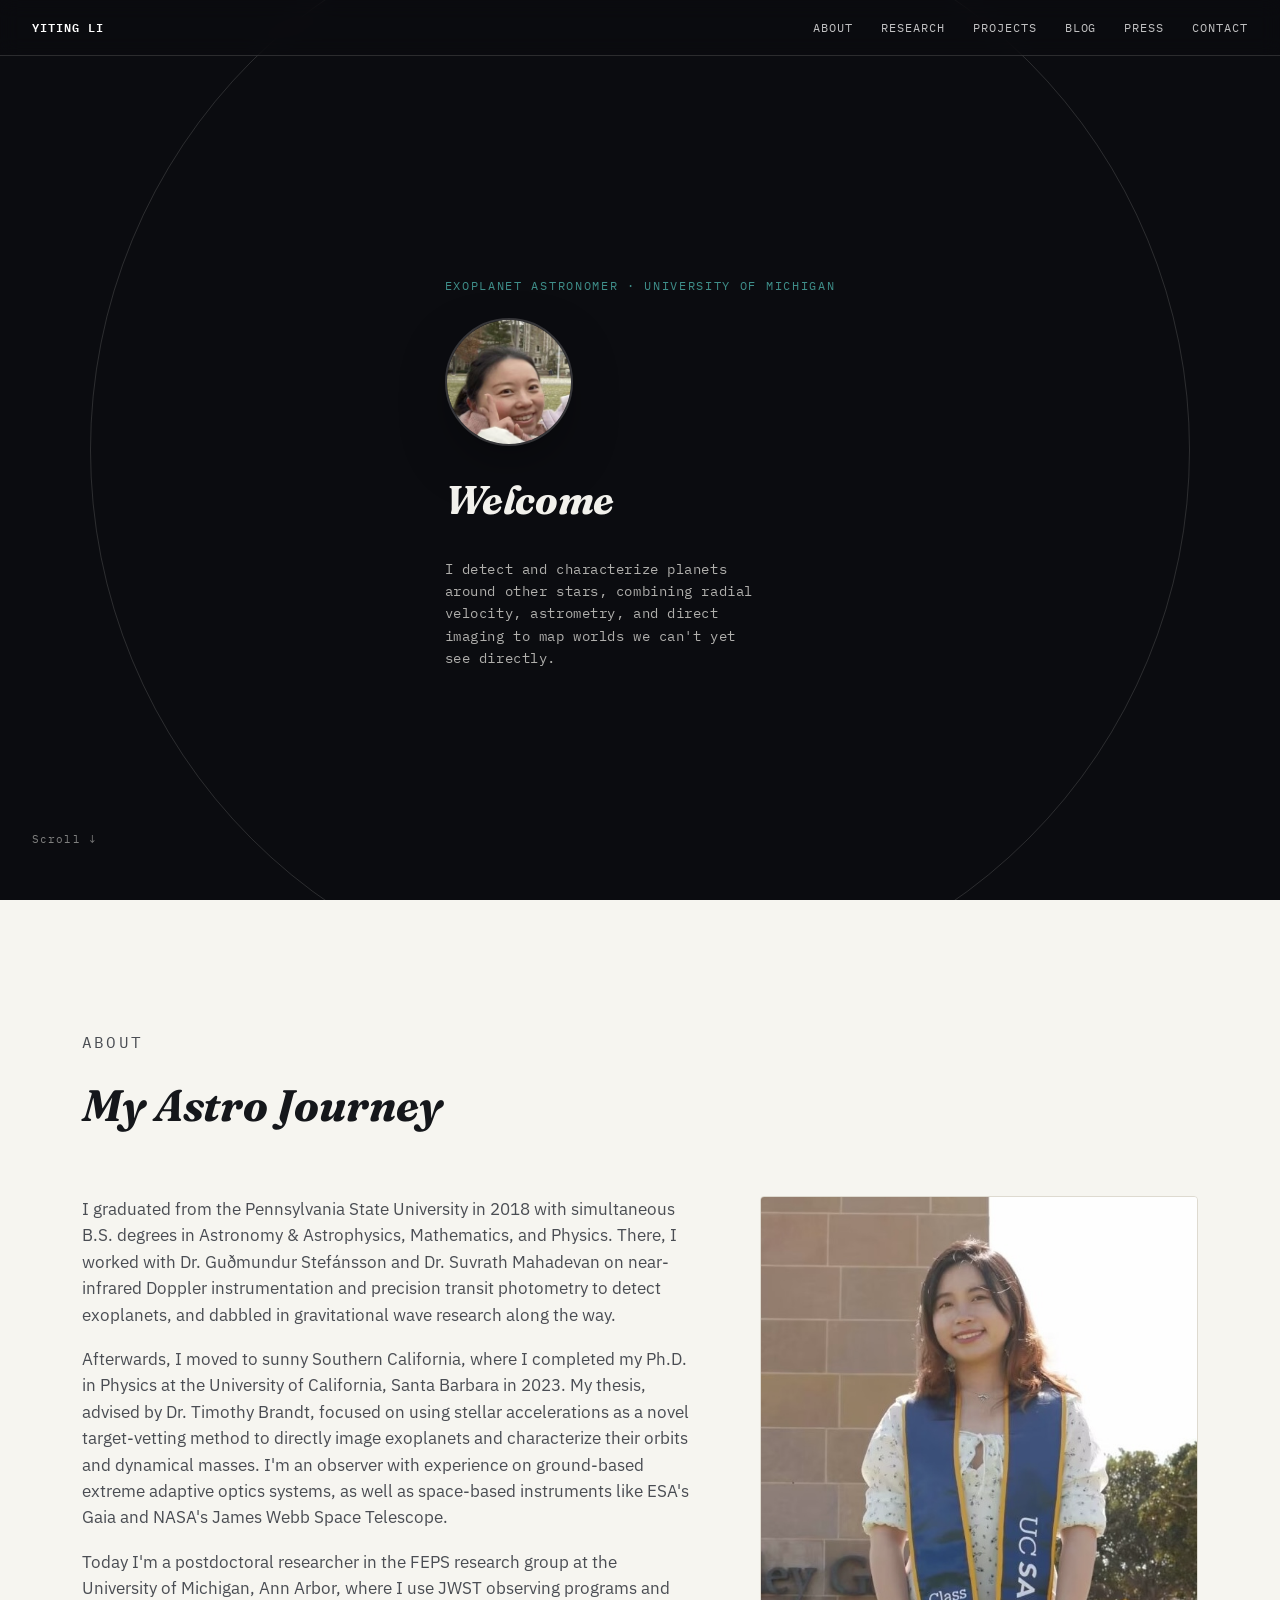
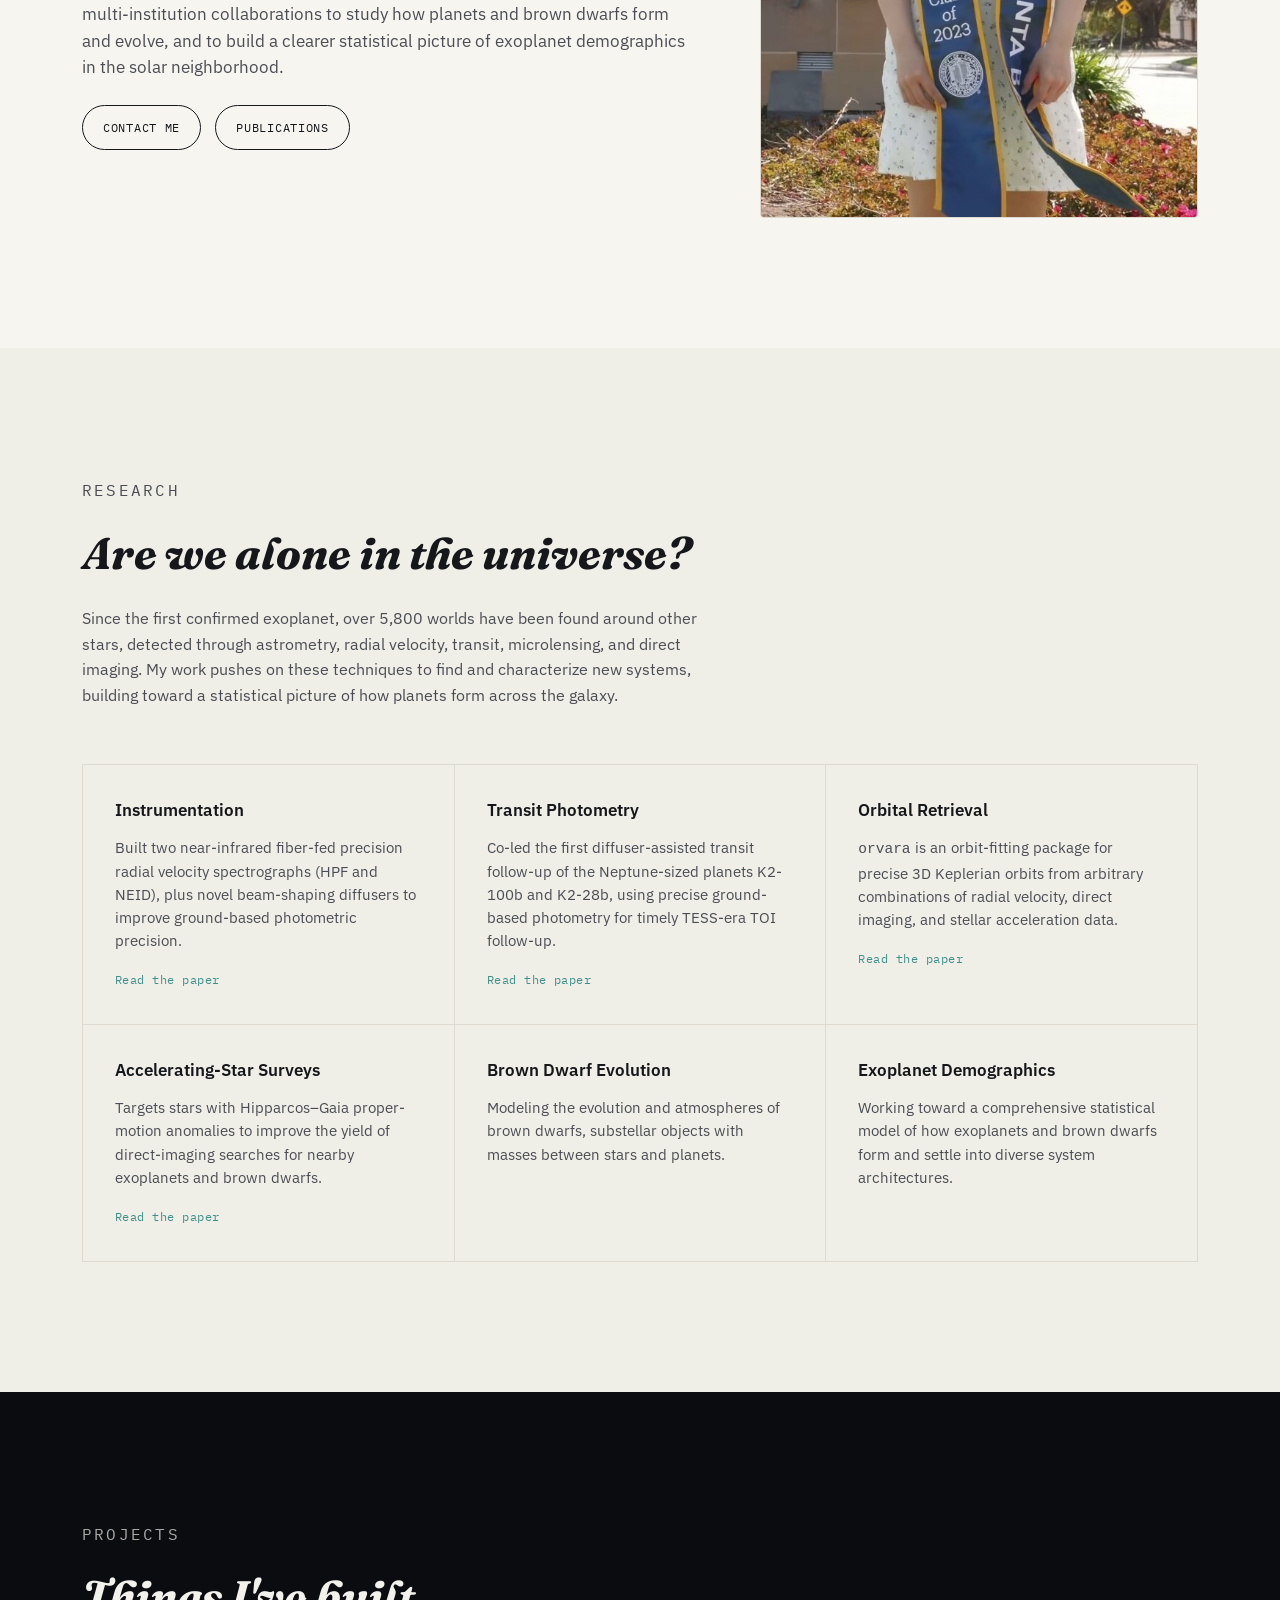
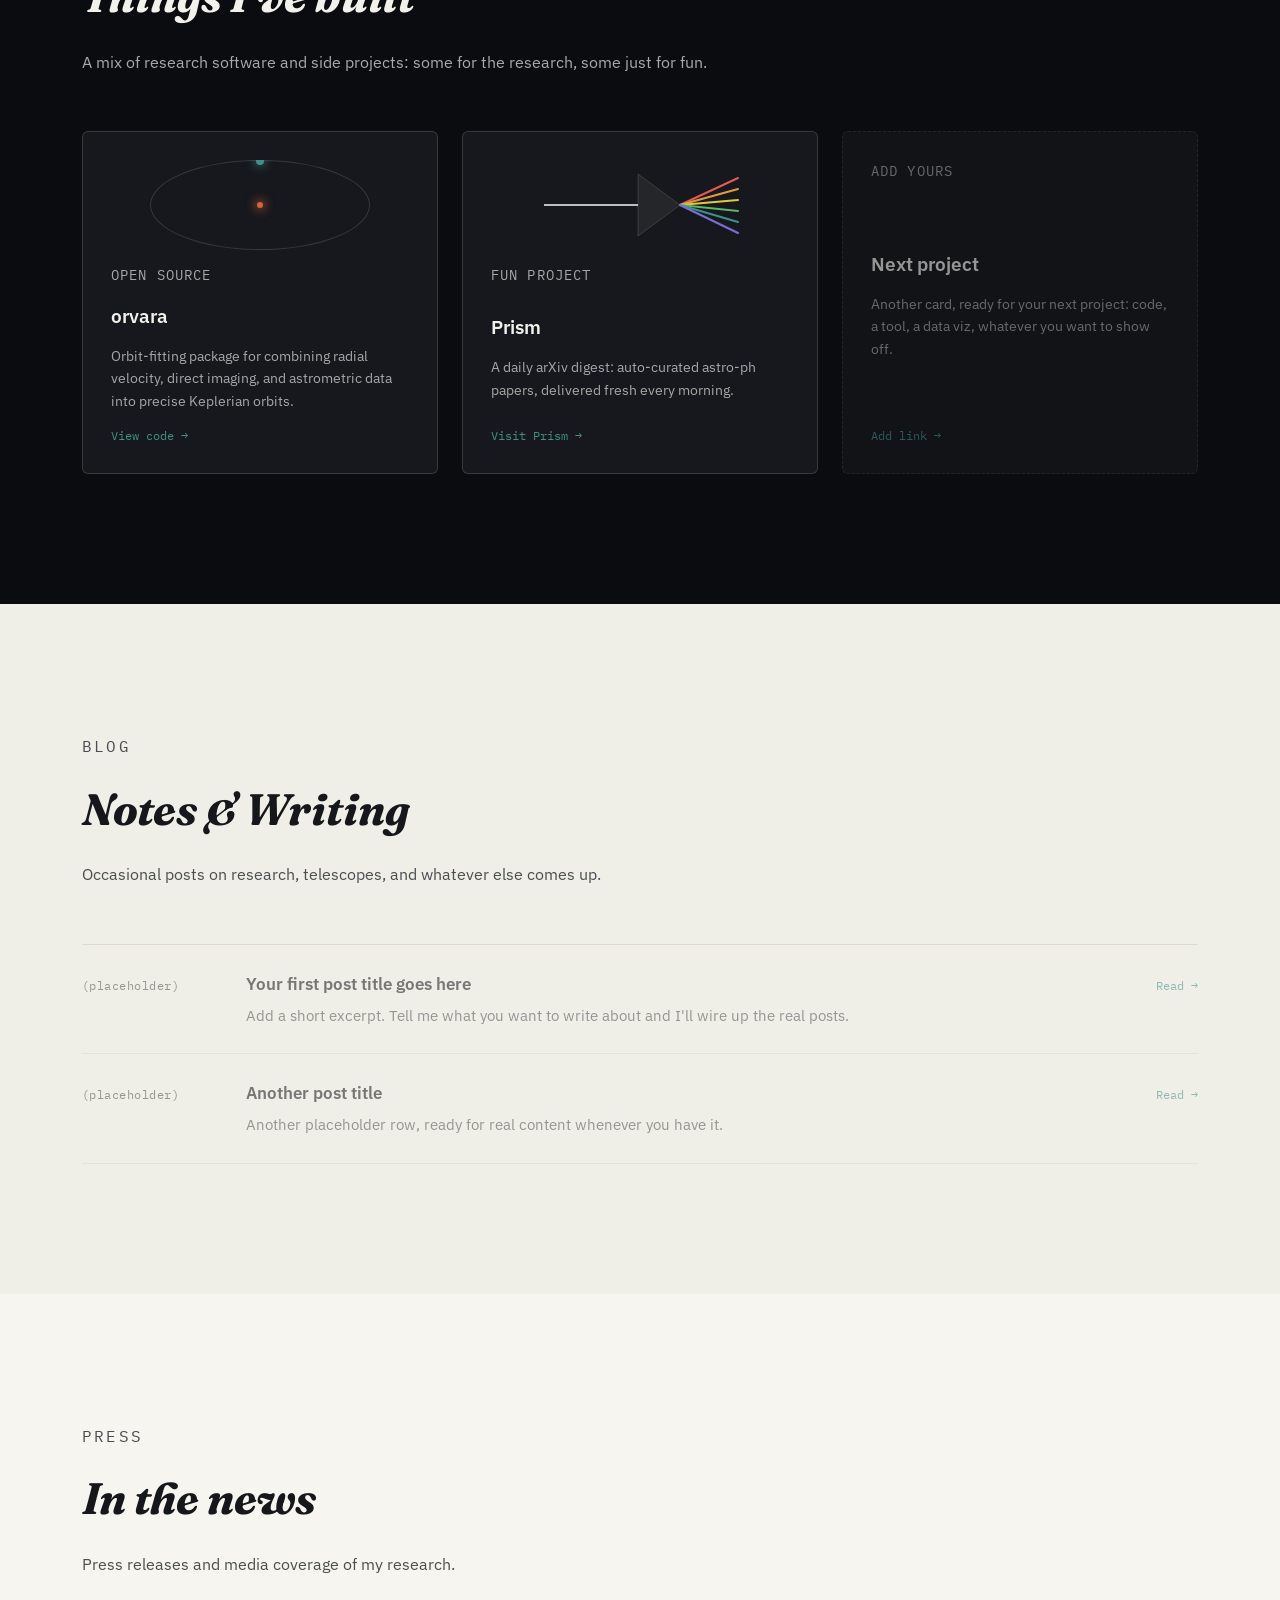
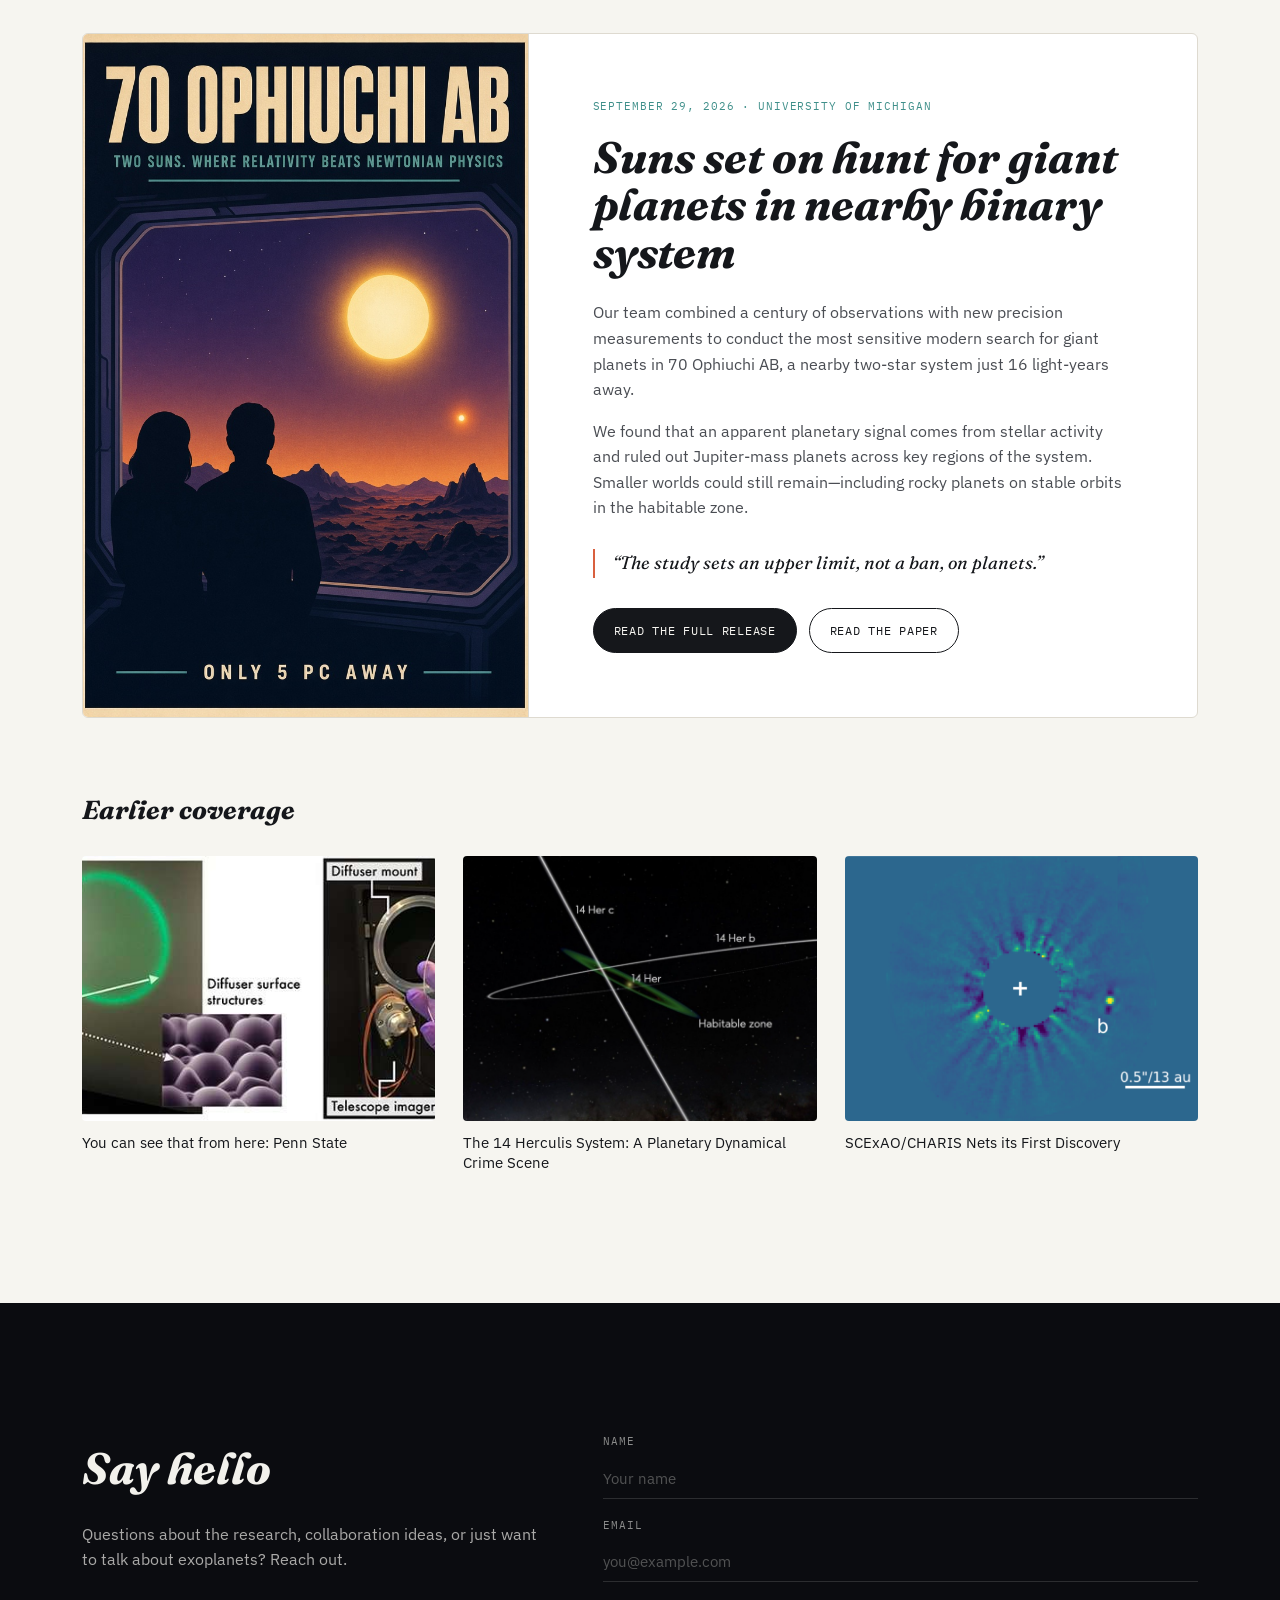
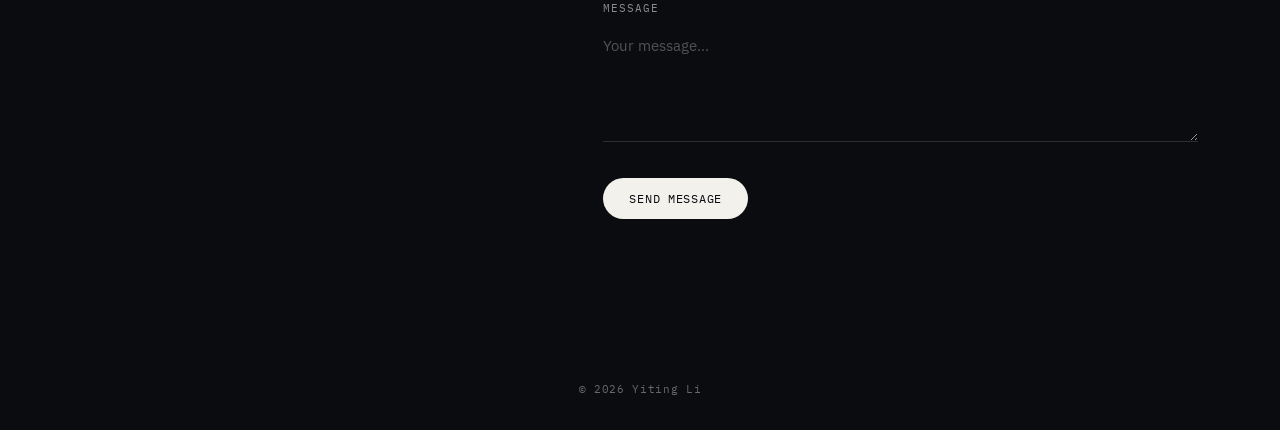
==== commit fab618a8: "Use 70 Ophiuchi poster in press feature" ====
--- a/index.html
+++ b/index.html
@@ -186,14 +186,9 @@
       </div>
 
       <article class="press-feature">
-        <div class="binary-art" aria-hidden="true">
-          <span class="binary-star binary-star-a"></span>
-          <span class="binary-star binary-star-b"></span>
-          <span class="binary-orbit binary-orbit-a"></span>
-          <span class="binary-orbit binary-orbit-b"></span>
-          <span class="binary-planet"></span>
-          <span class="system-label">70 Ophiuchi AB</span>
-        </div>
+        <figure class="press-feature-visual">
+          <img src="assets/images/70-ophiuchi-poster.jpg" alt="Illustrated 70 Ophiuchi AB poster showing two suns above an alien landscape" loading="lazy" />
+        </figure>
         <div class="press-feature-copy">
           <p class="press-meta">September 29, 2026 · University of Michigan</p>
           <h3>Suns set on hunt for giant planets in nearby binary system</h3>
--- a/assets/css/redesign.css
+++ b/assets/css/redesign.css
@@ -377,92 +377,16 @@
   border-radius: 6px;
   background: #fff;
 }
-.binary-art {
-  position: relative;
-  min-height: 100%;
+.press-feature-visual {
+  margin: 0;
   overflow: hidden;
-  background:
-    radial-gradient(circle at 18% 16%, rgba(246, 245, 240, 0.65) 0 1px, transparent 1.5px),
-    radial-gradient(circle at 74% 30%, rgba(246, 245, 240, 0.45) 0 1px, transparent 1.5px),
-    radial-gradient(circle at 42% 76%, rgba(246, 245, 240, 0.38) 0 1px, transparent 1.5px),
-    radial-gradient(circle at 88% 84%, rgba(246, 245, 240, 0.5) 0 1px, transparent 1.5px),
-    linear-gradient(145deg, #16181d, #090a0d);
+  background: var(--void);
   border-right: 1px solid var(--line);
 }
-.binary-art::before,
-.binary-art::after {
-  content: "";
-  position: absolute;
-  inset: 16% -36%;
-  border: 1px solid rgba(246, 245, 240, 0.16);
-  border-radius: 50%;
-  transform: rotate(-18deg);
-}
-.binary-art::after {
-  inset: 30% -12%;
-  border-color: rgba(63, 143, 138, 0.35);
-  transform: rotate(24deg);
-}
-.binary-star,
-.binary-planet {
-  position: absolute;
-  display: block;
-  border-radius: 50%;
-}
-.binary-star-a {
-  top: 39%;
-  left: 37%;
-  width: 44px;
-  height: 44px;
-  background: #f0b361;
-  box-shadow: 0 0 22px 7px rgba(240, 179, 97, 0.28), 0 0 70px 12px rgba(217, 96, 63, 0.18);
-}
-.binary-star-b {
-  top: 57%;
-  left: 59%;
-  width: 28px;
-  height: 28px;
-  background: #db7c4d;
-  box-shadow: 0 0 18px 5px rgba(219, 124, 77, 0.28);
-}
-.binary-orbit {
-  position: absolute;
-  display: block;
-  border: 1px solid rgba(246, 245, 240, 0.2);
-  border-radius: 50%;
-}
-.binary-orbit-a {
-  top: 32%;
-  left: 23%;
-  width: 58%;
-  height: 36%;
-  transform: rotate(25deg);
-}
-.binary-orbit-b {
-  top: 21%;
-  left: 12%;
-  width: 78%;
-  height: 60%;
-  border-color: rgba(63, 143, 138, 0.38);
-  transform: rotate(-14deg);
-}
-.binary-planet {
-  top: 30%;
-  right: 18%;
-  width: 9px;
-  height: 9px;
-  background: var(--blueshift);
-  box-shadow: 0 0 12px 3px rgba(63, 143, 138, 0.45);
-}
-.system-label {
-  position: absolute;
-  left: 28px;
-  bottom: 24px;
-  font-family: var(--mono);
-  font-size: 11px;
-  letter-spacing: 0.12em;
-  text-transform: uppercase;
-  color: rgba(246, 245, 240, 0.55);
+.press-feature-visual img {
+  width: 100%;
+  height: 100%;
+  object-fit: cover;
 }
 .press-feature-copy { padding: clamp(34px, 5vw, 64px); }
 .press-meta {
@@ -594,16 +518,17 @@
   font-size: clamp(18px, 2vw, 22px);
   color: rgba(246, 245, 240, 0.68);
 }
-.article-visual-wrap { margin-top: -135px; }
-.article-system-art {
-  height: 410px;
-  min-height: 0;
-  border: 1px solid rgba(246, 245, 240, 0.12);
+.article-poster-wrap { margin-top: -135px; }
+.article-poster {
+  max-width: 660px;
+  margin: 0 auto;
+  overflow: hidden;
+  border: 1px solid rgba(246, 245, 240, 0.18);
   border-radius: 6px;
-}
-.article-system-art .binary-star-a { top: 42%; left: 42%; width: 58px; height: 58px; }
-.article-system-art .binary-star-b { top: 58%; left: 57%; width: 36px; height: 36px; }
-.article-system-art .binary-planet { top: 23%; right: 24%; }
+  background: var(--void);
+  box-shadow: 0 30px 80px -45px rgba(0, 0, 0, 0.6);
+}
+.article-poster img { width: 100%; height: auto; }
 .article-layout {
   display: grid;
   grid-template-columns: minmax(0, 1fr) 280px;
@@ -670,7 +595,8 @@
 
 @media (max-width: 900px) {
   .press-feature { grid-template-columns: 1fr; }
-  .binary-art { min-height: 340px; border-right: 0; border-bottom: 1px solid var(--line); }
+  .press-feature-visual { border-right: 0; border-bottom: 1px solid var(--line); }
+  .press-feature-visual img { height: auto; }
   .press-coverage-head { grid-template-columns: 1fr; gap: 12px; }
   .press-grid { grid-template-columns: 1fr; }
   .article-layout { grid-template-columns: 1fr; gap: 60px; }
@@ -680,14 +606,11 @@
 @media (max-width: 640px) {
   .coverage-links { grid-template-columns: 1fr; }
   .coverage-links li:nth-child(odd) { border-right: 0; }
-  .binary-art { min-height: 280px; }
   .press-feature-copy { padding: 30px 24px 34px; }
   .press-feature-copy h3 { max-width: none; }
   .article-header { padding: 110px 0 150px; }
   .article-back { margin-bottom: 46px; }
-  .article-visual-wrap { margin-top: -90px; }
-  .article-system-art { height: 270px; min-height: 0; }
-  .article-system-art .system-label { left: 20px; bottom: 18px; }
+  .article-poster-wrap { margin-top: -90px; }
   .article-layout { padding-top: 64px; padding-bottom: 80px; }
   .article-prose p { font-size: 16px; }
   .article-prose .article-lead { font-size: 21px; }
